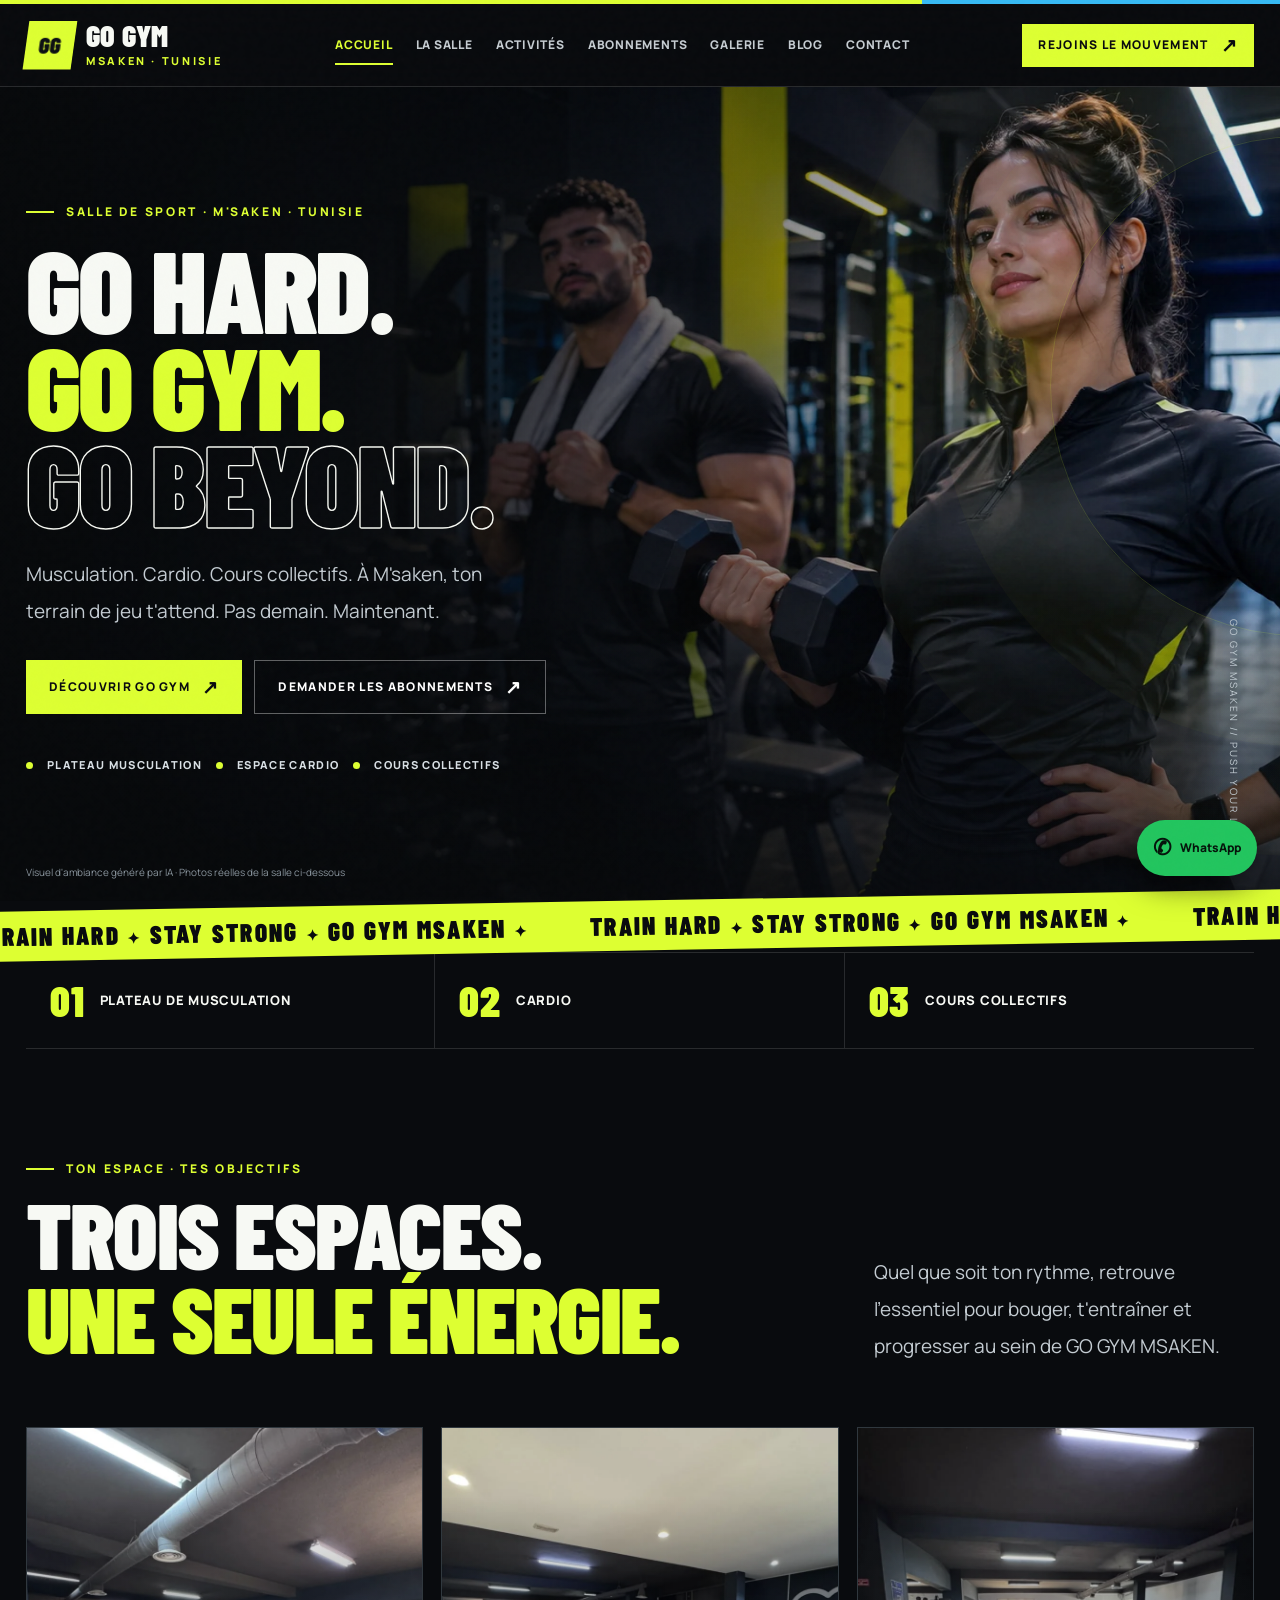
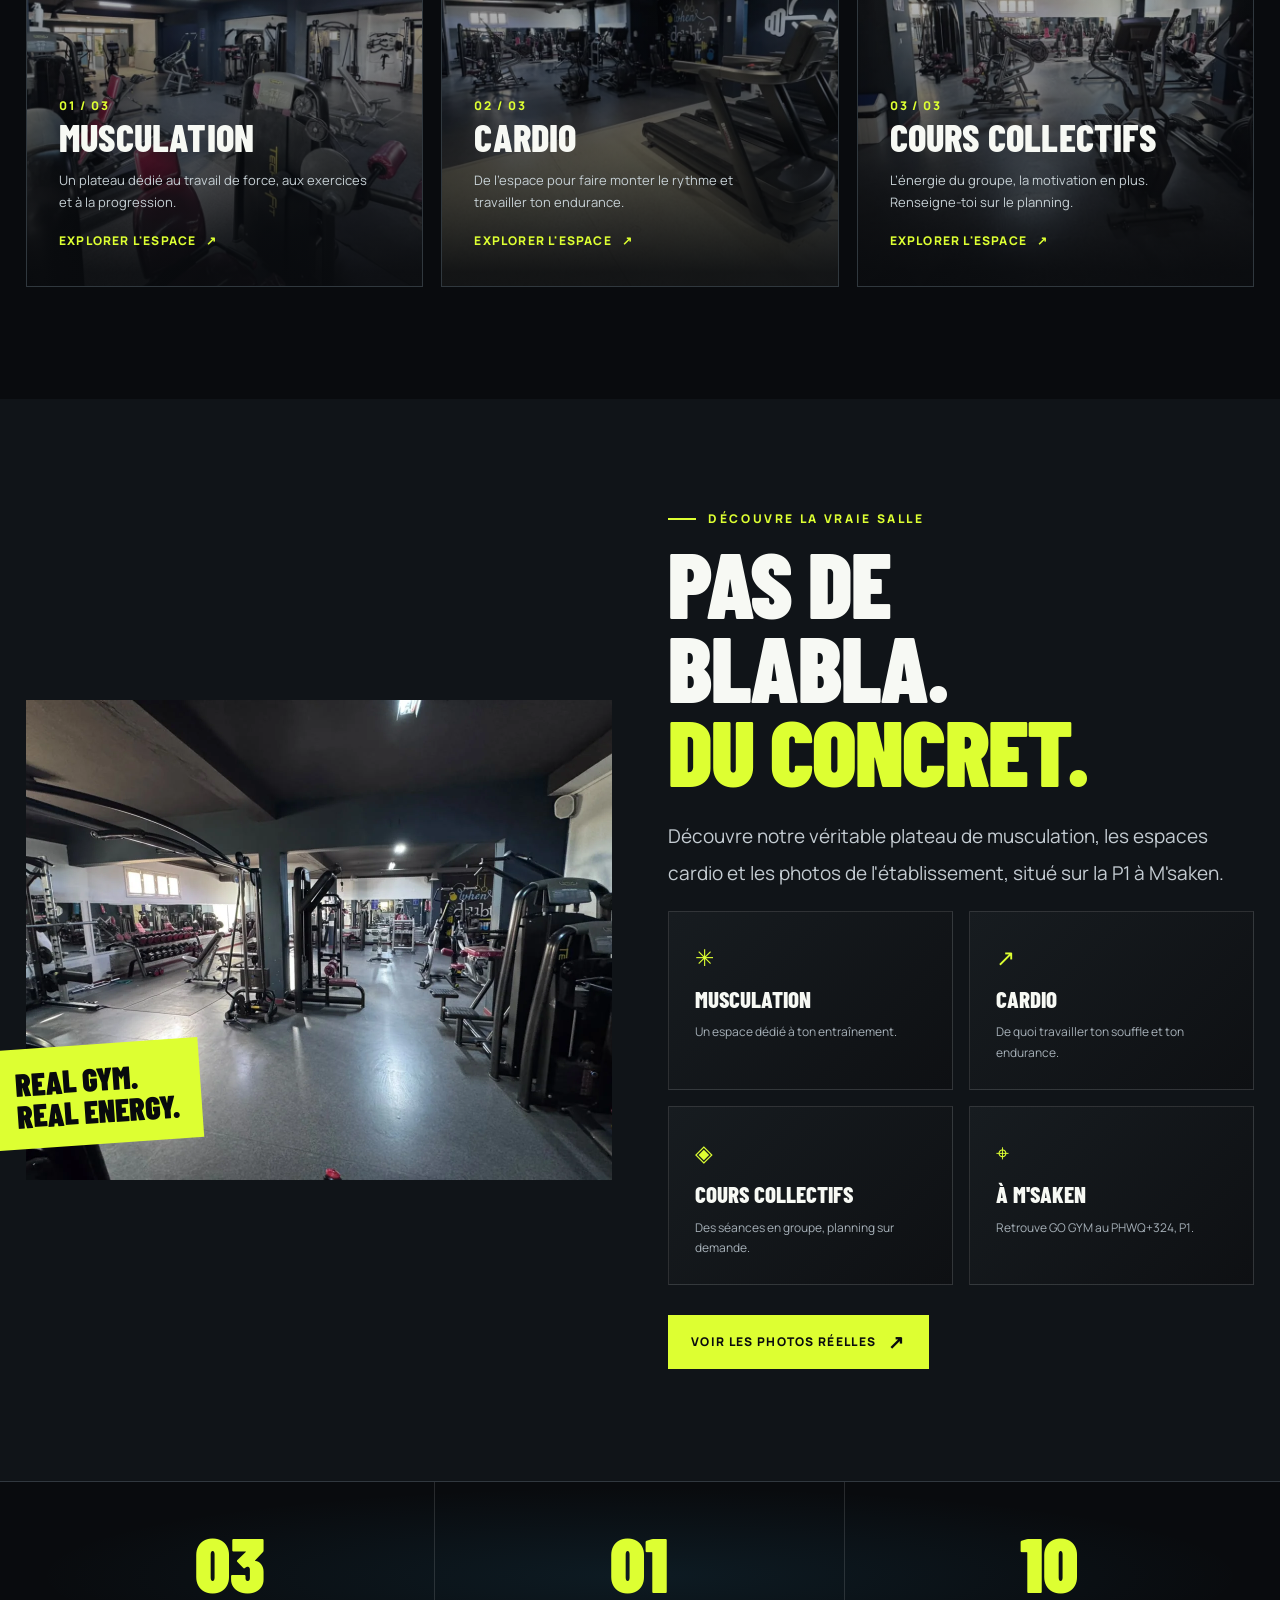
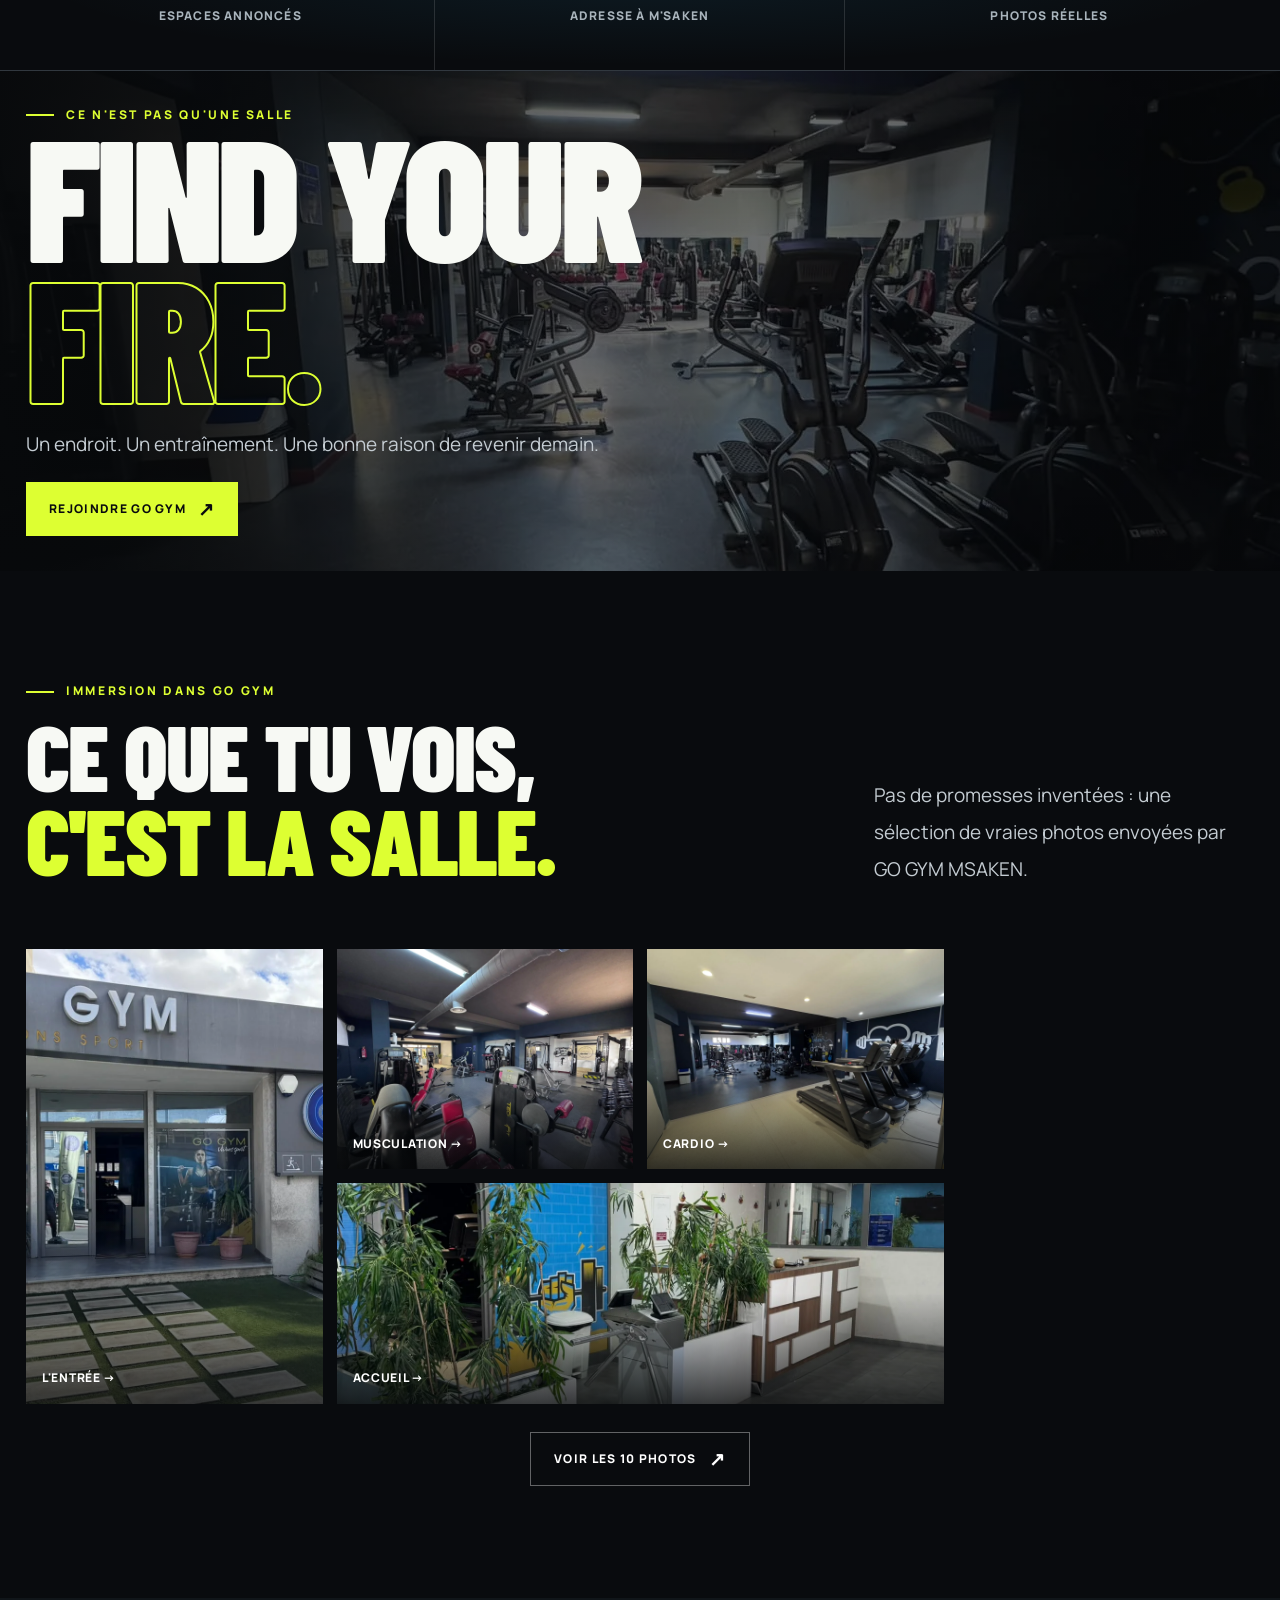
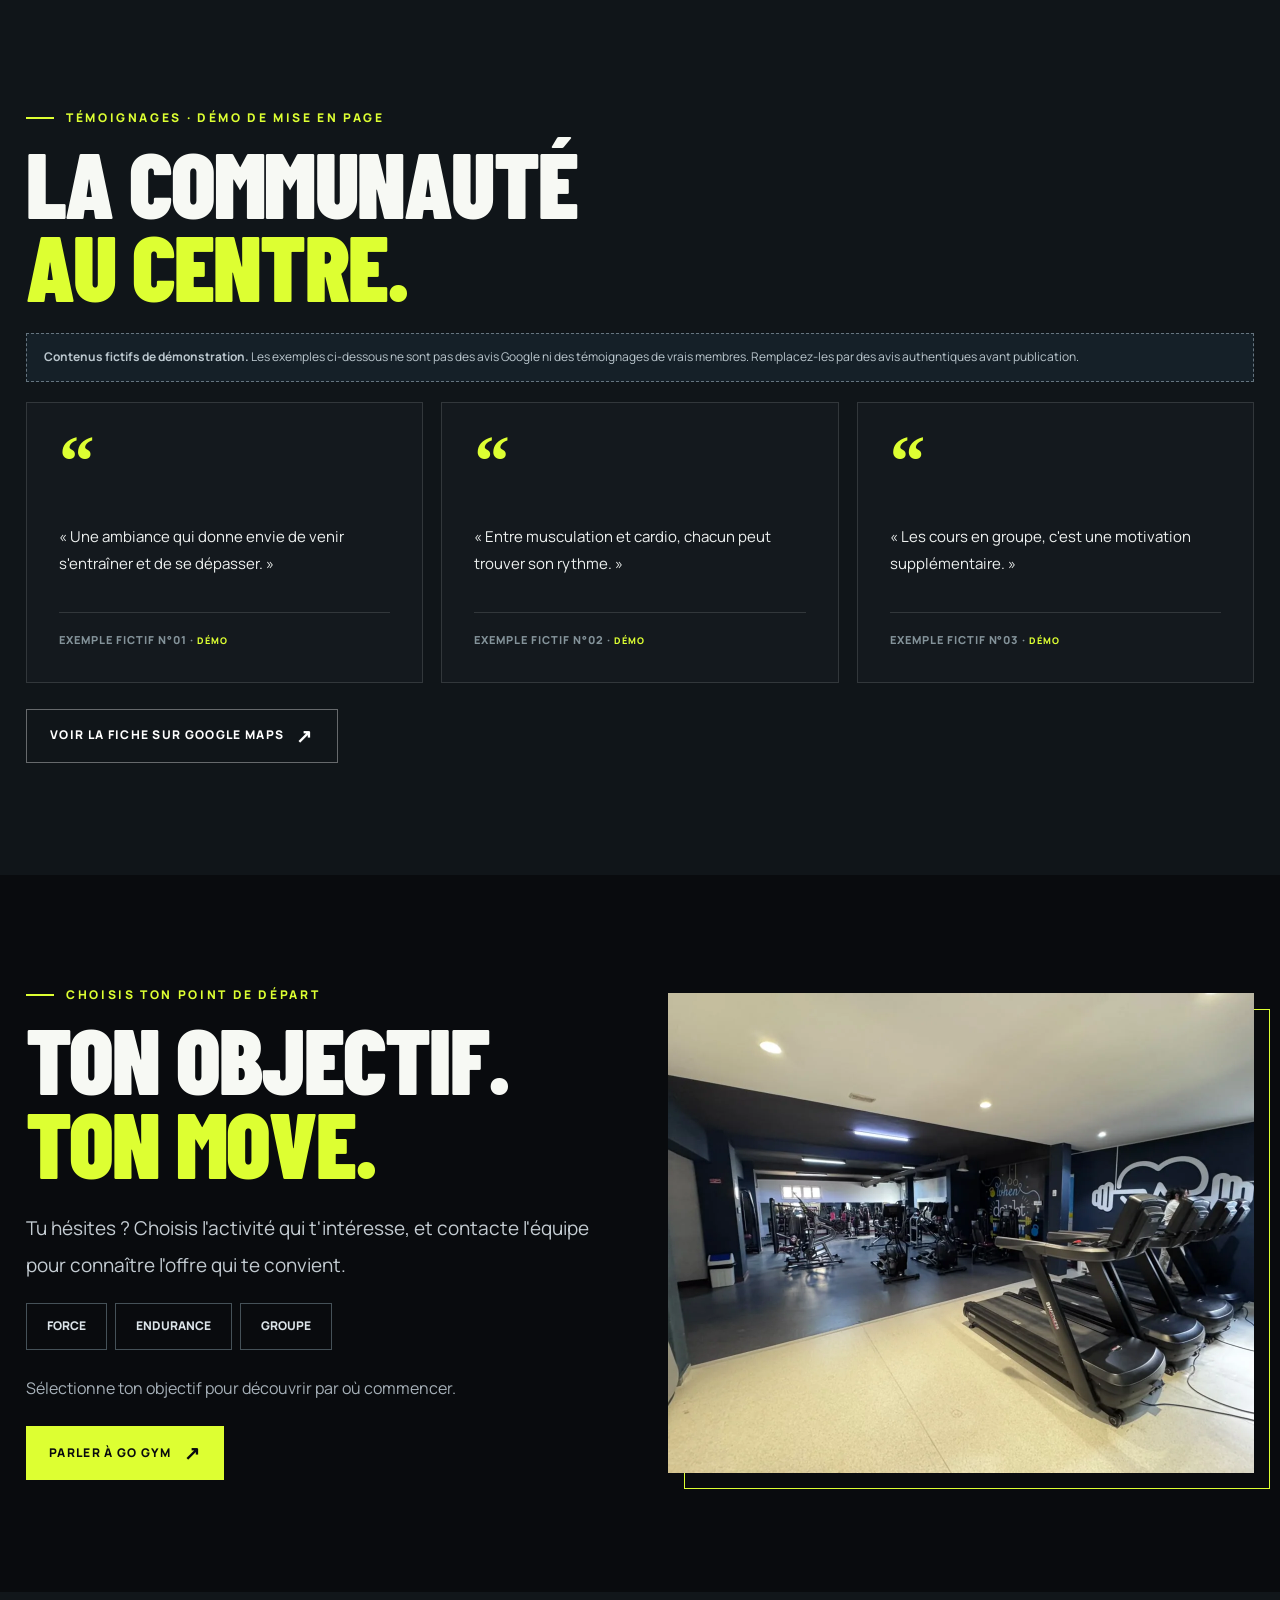
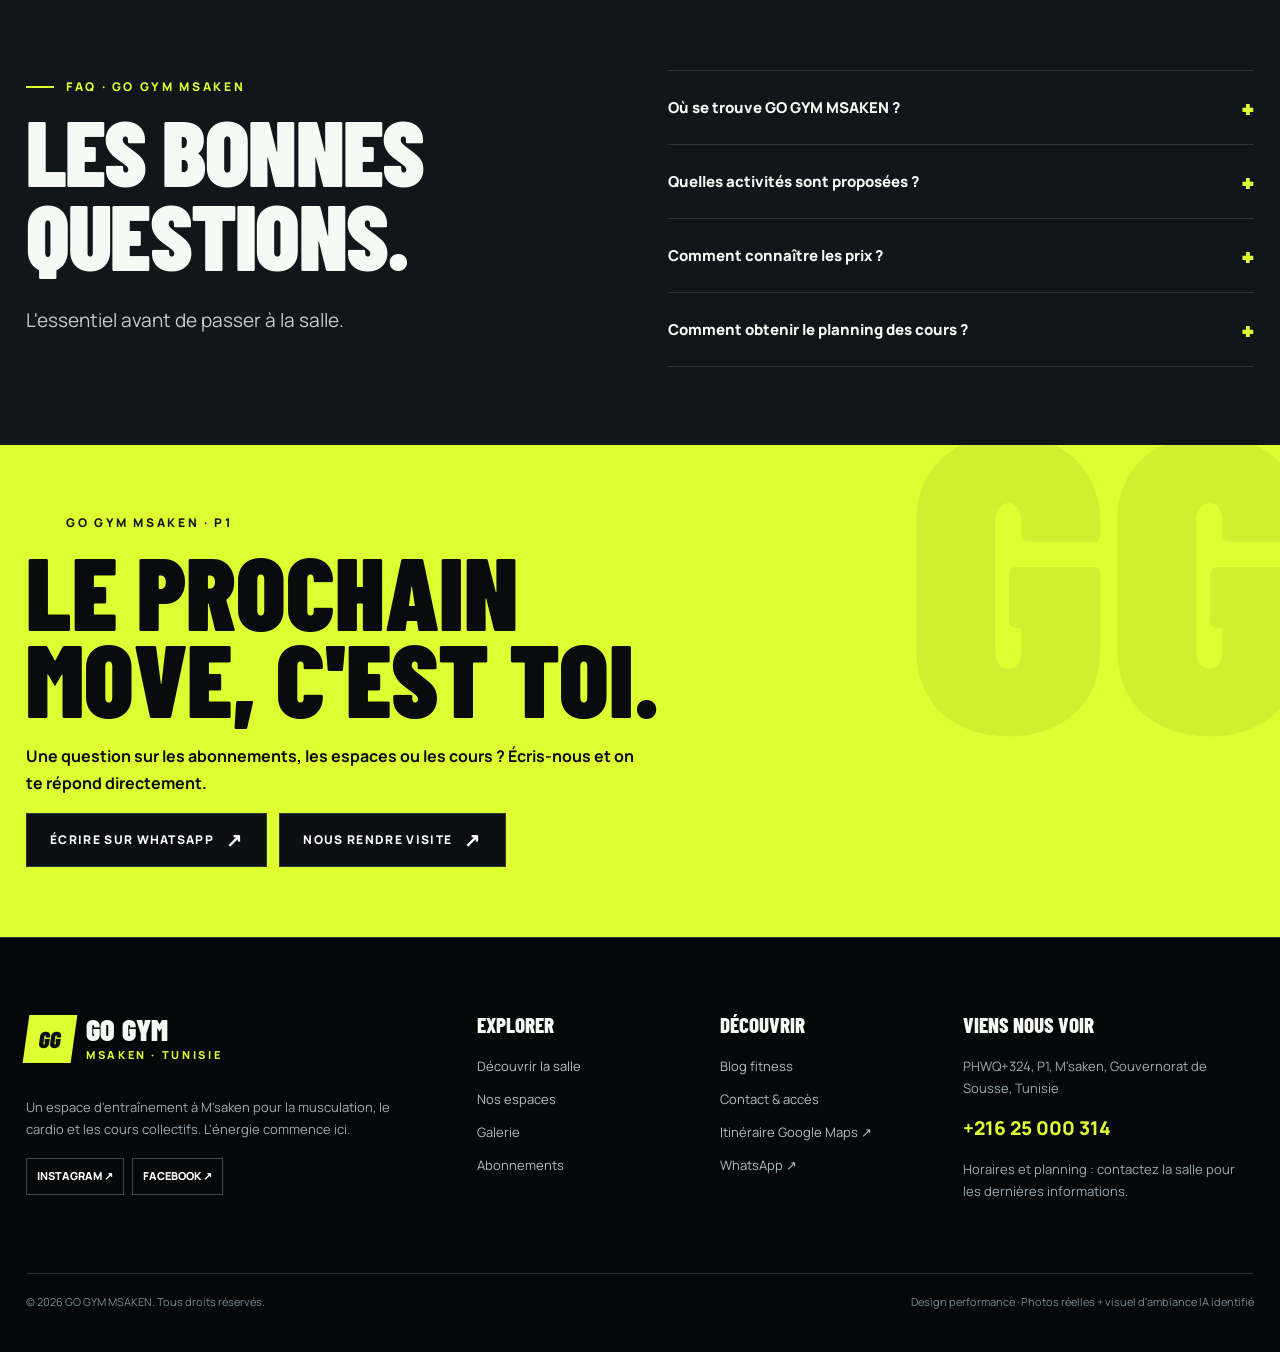
==== index.html @ ee223e33 "commit" ====
<!doctype html>
<html lang="fr-TN"><head><meta charset="utf-8"><meta name="viewport" content="width=device-width, initial-scale=1"><meta name="theme-color" content="#090b0e"><meta name="description" content="GO GYM MSAKEN, salle de sport à M&#x27;saken sur la P1 : plateau de musculation, cardio et cours collectifs. Découvrez la salle, les photos et contactez-nous."><meta name="robots" content="index,follow,max-image-preview:large"><title>Salle de sport à M&#x27;saken : musculation, cardio &amp; cours collectifs | GO GYM MSAKEN</title><meta property="og:type" content="website"><meta property="og:site_name" content="GO GYM MSAKEN"><meta property="og:locale" content="fr_TN"><meta property="og:title" content="Salle de sport à M&#x27;saken : musculation, cardio &amp; cours collectifs | GO GYM MSAKEN"><meta property="og:description" content="GO GYM MSAKEN, salle de sport à M&#x27;saken sur la P1 : plateau de musculation, cardio et cours collectifs. Découvrez la salle, les photos et contactez-nous."><meta name="twitter:card" content="summary_large_image"><link rel="icon" type="image/svg+xml" href="assets/icons/favicon.svg"><link rel="preconnect" href="https://fonts.googleapis.com"><link rel="preconnect" href="https://fonts.gstatic.com" crossorigin><link rel="stylesheet" href="css/style.css"><script type="application/ld+json">{
  "@context": "https://schema.org",
  "@type": "ExerciseGym",
  "name": "GO GYM MSAKEN",
  "description": "Salle de sport à M’saken avec plateau de musculation, cardio et salle de cours collectifs.",
  "telephone": "+21625000314",
  "address": {
    "@type": "PostalAddress",
    "streetAddress": "PHWQ+324, P1",
    "addressLocality": "M'saken",
    "addressRegion": "Sousse",
    "addressCountry": "TN"
  },
  "hasMap": "https://www.google.com/maps/search/?api=1&query=Go%20Gym%20Msaken%20PHWQ%2B324",
  "sameAs": [
    "https://www.instagram.com/gogym.msaken/",
    "https://www.facebook.com/gogym.tn/?locale=fr_FR"
  ],
  "availableLanguage": [
    "fr",
    "ar"
  ]
}</script></head><body>
<a href="#contenu" class="skip">Aller au contenu</a><div class="topline"></div><header class="header"><nav class="nav container" aria-label="Navigation principale"><a class="brand" href="index.html" aria-label="GO GYM MSAKEN accueil"><span class="brand-mark" aria-hidden="true">GG</span><span class="brand-type">GO GYM<span>MSAKEN · TUNISIE</span></span></a><div class="nav-links" id="main-nav"><a href="index.html" class="active" aria-current=page>Accueil</a><a href="la-salle.html" class="" >La salle</a><a href="activites.html" class="" >Activités</a><a href="abonnements.html" class="" >Abonnements</a><a href="galerie.html" class="" >Galerie</a><a href="blog/index.html" class="" >Blog</a><a href="contact.html" class="" >Contact</a></div><div class="nav-actions"><a class="btn btn-primary" href="https://wa.me/21625000314?text=Bonjour%20GO%20GYM%20MSAKEN%2C%20je%20souhaite%20des%20informations%20sur%20la%20salle." target="_blank" rel="noopener noreferrer">Rejoins le mouvement <span class="arrow" aria-hidden="true">↗</span></a><button class="menu-toggle" aria-controls="main-nav" aria-expanded="false" aria-label="Ouvrir le menu">☰</button></div></nav></header><main id="contenu"><section class="hero" aria-label="GO GYM MSAKEN"><div class="hero-image" style="background-image:url('assets/images/hero-ai.webp')"></div><div class="container hero-inner"><div class="eyebrow">SALLE DE SPORT · M'SAKEN · TUNISIE</div><h1 class="heading">GO HARD.<br><span class="accent">GO GYM.</span><br><span class="outline-word">GO BEYOND.</span></h1><p class="lede">Musculation. Cardio. Cours collectifs. À M'saken, ton terrain de jeu t'attend. Pas demain. Maintenant.</p><div class="button-pair"><a class="btn btn-primary" href="la-salle.html" >Découvrir GO GYM <span class="arrow" aria-hidden="true">↗</span></a><a class="btn btn-outline" href="https://wa.me/21625000314?text=Bonjour%20GO%20GYM%20MSAKEN%2C%20je%20souhaite%20des%20informations%20sur%20la%20salle." target="_blank" rel="noopener noreferrer">Demander les abonnements <span class="arrow" aria-hidden="true">↗</span></a></div><div class="hero-badges"><span class="dot"></span> Plateau musculation <span class="dot"></span> Espace cardio <span class="dot"></span> Cours collectifs</div></div><div class="hero-rail">GO GYM MSAKEN // PUSH YOUR LIMITS</div><span class="hero-disclaimer">Visuel d'ambiance généré par IA · Photos réelles de la salle ci-dessous</span></section>
<div class="ticker" aria-hidden="true"><div class="ticker-track"><span>TRAIN HARD <b>✦</b> STAY STRONG <b>✦</b> GO GYM MSAKEN <b>✦</b></span> <span>TRAIN HARD <b>✦</b> STAY STRONG <b>✦</b> GO GYM MSAKEN <b>✦</b></span> <span>TRAIN HARD <b>✦</b> STAY STRONG <b>✦</b> GO GYM MSAKEN <b>✦</b></span> <span>TRAIN HARD <b>✦</b> STAY STRONG <b>✦</b> GO GYM MSAKEN <b>✦</b></span></div></div>
<section class="container trust-strip" aria-label="Nos trois espaces"><div class="trust-item"><span class="trust-icon">01</span> Plateau de musculation</div><div class="trust-item"><span class="trust-icon">02</span> Cardio</div><div class="trust-item"><span class="trust-icon">03</span> Cours collectifs</div></section>
<section class="section container" id="espaces"><div class="section-head reveal"><div><div class="eyebrow">Ton espace · Tes objectifs</div><h2 class="h2">TROIS ESPACES.<br><span class="accent">UNE SEULE ÉNERGIE.</span></h2></div><p class="lede">Quel que soit ton rythme, retrouve l'essentiel pour bouger, t'entraîner et progresser au sein de GO GYM MSAKEN.</p></div><div class="three-cols"><a href="activites.html#musculation" class="service-card reveal"><img src="assets/images/musculation-machines.webp" loading="lazy" decoding="async" alt="Musculation à GO GYM MSAKEN" ><div class="service-content"><span class="service-number">01 / 03</span><h3 class="h3">Musculation</h3><p>Un plateau dédié au travail de force, aux exercices et à la progression.</p><span class="card-link">Explorer l'espace <span aria-hidden="true">↗</span></span></div></a><a href="activites.html#cardio" class="service-card reveal"><img src="assets/images/cardio-tapis.webp" loading="lazy" decoding="async" alt="Cardio à GO GYM MSAKEN" ><div class="service-content"><span class="service-number">02 / 03</span><h3 class="h3">Cardio</h3><p>De l’espace pour faire monter le rythme et travailler ton endurance.</p><span class="card-link">Explorer l'espace <span aria-hidden="true">↗</span></span></div></a><a href="activites.html#cours" class="service-card reveal"><img src="assets/images/cardio-espace.webp" loading="lazy" decoding="async" alt="Cours collectifs à GO GYM MSAKEN" ><div class="service-content"><span class="service-number">03 / 03</span><h3 class="h3">Cours collectifs</h3><p>L’énergie du groupe, la motivation en plus. Renseigne-toi sur le planning.</p><span class="card-link">Explorer l'espace <span aria-hidden="true">↗</span></span></div></a></div></section>
<section class="section" style="background:#101418"><div class="container two-cols"><div class="photo-frame reveal"><img src="assets/images/musculation-interieur.webp" loading="lazy" decoding="async" alt="Photo réelle du plateau de musculation GO GYM MSAKEN" ><div class="photo-stamp">REAL GYM.<br>REAL ENERGY.</div></div><div class="reveal"><div class="eyebrow">Découvre la vraie salle</div><h2 class="h2">PAS DE<br>BLABLA.<br><span class="accent">DU CONCRET.</span></h2><p class="lede">Découvre notre véritable plateau de musculation, les espaces cardio et les photos de l'établissement, situé sur la P1 à M'saken.</p><div class="feature-grid"><div class="feature"><span class="glyph">✳</span><b>Musculation</b><p>Un espace dédié à ton entraînement.</p></div><div class="feature"><span class="glyph">↗</span><b>Cardio</b><p>De quoi travailler ton souffle et ton endurance.</p></div><div class="feature"><span class="glyph">◈</span><b>Cours collectifs</b><p>Des séances en groupe, planning sur demande.</p></div><div class="feature"><span class="glyph">⌖</span><b>À M'saken</b><p>Retrouve GO GYM au PHWQ+324, P1.</p></div></div><div style="margin-top:30px"><a class="btn btn-primary" href="galerie.html" >Voir les photos réelles <span class="arrow" aria-hidden="true">↗</span></a></div></div></div></section>
<section class="stats"><div class="container stats-grid"><div class="stat"><strong>03</strong><span>Espaces annoncés</span></div><div class="stat"><strong>01</strong><span>Adresse à M'saken</span></div><div class="stat"><strong>10</strong><span>Photos réelles</span></div></div></section>
<section class="showcase"><img src="assets/images/cardio-espace.webp" loading="lazy" decoding="async" alt="Salle de cardio et de musculation GO GYM MSAKEN" ><div class="container reveal"><div class="eyebrow">Ce n'est pas qu'une salle</div><div class="big-text">FIND YOUR<br><em>FIRE.</em></div><p class="lede">Un endroit. Un entraînement. Une bonne raison de revenir demain.</p><a class="btn btn-primary" href="https://wa.me/21625000314?text=Bonjour%20GO%20GYM%20MSAKEN%2C%20je%20souhaite%20des%20informations%20sur%20la%20salle." target="_blank" rel="noopener noreferrer">Rejoindre GO GYM <span class="arrow" aria-hidden="true">↗</span></a></div></section>
<section class="section container"><div class="section-head reveal"><div><div class="eyebrow">Immersion dans GO GYM</div><h2 class="h2">CE QUE TU VOIS,<br><span class="accent">C'EST LA SALLE.</span></h2></div><p class="lede">Pas de promesses inventées : une sélection de vraies photos envoyées par GO GYM MSAKEN.</p></div><div class="gallery-grid"><a href="galerie.html" class="gallery-item tall" aria-label="Voir la salle de musculation"><img src="assets/images/facade-go-gym.webp" loading="lazy" decoding="async" alt="Façade réelle de GO GYM MSAKEN" ><span class="gallery-tag">L'entrée →</span></a><a href="galerie.html" class="gallery-item" aria-label="Voir le plateau de musculation"><img src="assets/images/musculation-machines.webp" loading="lazy" decoding="async" alt="Machines de musculation de GO GYM" ><span class="gallery-tag">Musculation →</span></a><a href="galerie.html" class="gallery-item" aria-label="Voir le cardio"><img src="assets/images/cardio-tapis.webp" loading="lazy" decoding="async" alt="Tapis de course chez GO GYM" ><span class="gallery-tag">Cardio →</span></a><a href="galerie.html" class="gallery-item wide" aria-label="Voir la réception"><img src="assets/images/accueil-reception.webp" loading="lazy" decoding="async" alt="Réception de GO GYM MSAKEN" ><span class="gallery-tag">Accueil →</span></a></div><div style="text-align:center;margin-top:28px"><a class="btn btn-outline" href="galerie.html" >Voir les 10 photos <span class="arrow" aria-hidden="true">↗</span></a></div></section>
<section class="section" style="background:#101519"><div class="container"><div class="eyebrow">Témoignages · démo de mise en page</div><h2 class="h2">LA COMMUNAUTÉ<br><span class="accent">AU CENTRE.</span></h2><div class="demo-banner"><strong>Contenus fictifs de démonstration.</strong> Les exemples ci-dessous ne sont pas des avis Google ni des témoignages de vrais membres. Remplacez-les par des avis authentiques avant publication.</div><div class="three-cols"><article class="quote-card reveal"><span class="qmark">“</span><p>« Une ambiance qui donne envie de venir s'entraîner et de se dépasser. »</p><div class="quote-foot">Exemple fictif n°01 · <small>démo</small></div></article><article class="quote-card reveal"><span class="qmark">“</span><p>« Entre musculation et cardio, chacun peut trouver son rythme. »</p><div class="quote-foot">Exemple fictif n°02 · <small>démo</small></div></article><article class="quote-card reveal"><span class="qmark">“</span><p>« Les cours en groupe, c'est une motivation supplémentaire. »</p><div class="quote-foot">Exemple fictif n°03 · <small>démo</small></div></article></div><div style="margin-top:26px"><a class="btn btn-outline" href="https://www.google.com/maps/search/?api=1&amp;query=Go%20Gym%20Msaken%20PHWQ%2B324" target="_blank" rel="noopener noreferrer">Voir la fiche sur Google Maps <span class="arrow" aria-hidden="true">↗</span></a></div></div></section>
<section class="section container"><div class="two-cols"><div class="reveal"><div class="eyebrow">Choisis ton point de départ</div><h2 class="h2">TON OBJECTIF.<br><span class="accent">TON MOVE.</span></h2><p class="lede">Tu hésites ? Choisis l'activité qui t'intéresse, et contacte l'équipe pour connaître l'offre qui te convient.</p><div class="filters" role="group" aria-label="Choisir une activité"><button class="filter" data-goal="musculation" aria-pressed="false">Force</button><button class="filter" data-goal="cardio" aria-pressed="false">Endurance</button><button class="filter" data-goal="collectif" aria-pressed="false">Groupe</button></div><p id="goal-result" class="muted" aria-live="polite">Sélectionne ton objectif pour découvrir par où commencer.</p><div style="margin-top:24px"><a class="btn btn-primary" href="https://wa.me/21625000314?text=Bonjour%20GO%20GYM%20MSAKEN%2C%20je%20souhaite%20des%20informations%20sur%20la%20salle." target="_blank" rel="noopener noreferrer">Parler à GO GYM <span class="arrow" aria-hidden="true">↗</span></a></div></div><div class="photo-frame reveal"><img src="assets/images/cardio-tapis.webp" loading="lazy" decoding="async" alt="Espace cardio et tapis de course à GO GYM MSAKEN" ></div></div></section>
<section class="section tight" style="background:#11161a"><div class="container two-cols"><div><div class="eyebrow">FAQ · GO GYM MSAKEN</div><h2 class="h2">LES BONNES<br>QUESTIONS.</h2><p class="lede">L'essentiel avant de passer à la salle.</p></div><div class="faq"><details><summary>Où se trouve GO GYM MSAKEN ?</summary><p>Sur la route P1 à M'saken, à l'adresse PHWQ+324. Utilise le bouton Itinéraire pour ouvrir Google Maps.</p></details><details><summary>Quelles activités sont proposées ?</summary><p>GO GYM MSAKEN propose un plateau de musculation, du cardio et une salle de cours collectifs.</p></details><details><summary>Comment connaître les prix ?</summary><p>Les tarifs peuvent changer. Contacte directement la salle au +216 25 000 314 ou sur WhatsApp pour les offres à jour.</p></details><details><summary>Comment obtenir le planning des cours ?</summary><p>Le planning précis n'a pas été communiqué. Demande les horaires actuels auprès de GO GYM sur WhatsApp.</p></details></div></div></section><section class="cta-band"><div class="container"><div class="eyebrow" style="color:#141818">GO GYM MSAKEN · P1</div><h2>LE PROCHAIN<br>MOVE, C'EST TOI.</h2><p>Une question sur les abonnements, les espaces ou les cours ? Écris-nous et on te répond directement.</p><div class="button-pair"><a class="btn btn-dark" href="https://wa.me/21625000314?text=Bonjour%20GO%20GYM%20MSAKEN%2C%20je%20souhaite%20des%20informations%20sur%20la%20salle." target="_blank" rel="noopener noreferrer">Écrire sur WhatsApp <span class="arrow" aria-hidden="true">↗</span></a><a class="btn btn-dark" href="https://www.google.com/maps/search/?api=1&amp;query=Go%20Gym%20Msaken%20PHWQ%2B324" target="_blank" rel="noopener noreferrer">Nous rendre visite <span class="arrow" aria-hidden="true">↗</span></a></div></div></section></main><footer class="footer"><div class="container"><div class="footer-grid"><div><a class="brand" href="index.html"><span class="brand-mark">GG</span><span class="brand-type">GO GYM<span>MSAKEN · TUNISIE</span></span></a><p>Un espace d'entraînement à M'saken pour la musculation, le cardio et les cours collectifs. L'énergie commence ici.</p><div class="social-row"><a href="https://www.instagram.com/gogym.msaken/" target="_blank" rel="noopener noreferrer">Instagram ↗</a><a href="https://www.facebook.com/gogym.tn/?locale=fr_FR" target="_blank" rel="noopener noreferrer">Facebook ↗</a></div></div><div><h4>Explorer</h4><a href="la-salle.html">Découvrir la salle</a><a href="activites.html">Nos espaces</a><a href="galerie.html">Galerie</a><a href="abonnements.html">Abonnements</a></div><div><h4>Découvrir</h4><a href="blog/index.html">Blog fitness</a><a href="contact.html">Contact & accès</a><a href="https://www.google.com/maps/search/?api=1&query=Go%20Gym%20Msaken%20PHWQ%2B324" target="_blank" rel="noopener noreferrer">Itinéraire Google Maps ↗</a><a href="https://wa.me/21625000314?text=Bonjour%20GO%20GYM%20MSAKEN%2C%20je%20souhaite%20des%20informations%20sur%20la%20salle." target="_blank" rel="noopener noreferrer">WhatsApp ↗</a></div><div><h4>Viens nous voir</h4><p>PHWQ+324, P1, M'saken, Gouvernorat de Sousse, Tunisie</p><a href="tel:+21625000314" style="font-weight:900;color:var(--accent);font-size:19px">+216 25 000 314</a><p>Horaires et planning : contactez la salle pour les dernières informations.</p></div></div><div class="footer-bottom"><span>© <span data-current-year>2026</span> GO GYM MSAKEN. Tous droits réservés.</span><span>Design performance · Photos réelles + visuel d'ambiance IA identifié</span></div></div></footer><a href="https://wa.me/21625000314?text=Bonjour%20GO%20GYM%20MSAKEN%2C%20je%20souhaite%20des%20informations%20sur%20la%20salle." class="whatsapp-float" target="_blank" rel="noopener noreferrer" aria-label="Contacter GO GYM MSAKEN sur WhatsApp"><span class="whatsapp-icon" aria-hidden="true">✆</span><span>WhatsApp</span></a><script src="js/main.js" defer></script></body></html>
---- css/style.css ----
@import url('https://fonts.googleapis.com/css2?family=Barlow+Condensed:wght@500;600;700;800;900&family=Manrope:wght@400;500;600;700;800&display=swap');
:root{--bg:#090b0e;--surface:#11151a;--surface2:#171d23;--line:rgba(255,255,255,.13);--ink:#f7f9f4;--muted:#a6b0b8;--accent:#ddff32;--blue:#37baf4;--r:18px;--max:1260px;--fonthead:'Barlow Condensed','Arial Narrow',Impact,sans-serif;--fontbody:Manrope,Arial,sans-serif}
*,*::before,*::after{box-sizing:border-box}html{scroll-behavior:smooth;scroll-padding-top:94px}body{margin:0;background:var(--bg);color:var(--ink);font-family:var(--fontbody);line-height:1.7;overflow-x:hidden}body::before{content:'';position:fixed;inset:0;pointer-events:none;z-index:1000;opacity:.075;background-image:url("data:image/svg+xml,%3Csvg viewBox='0 0 180 180' xmlns='http://www.w3.org/2000/svg'%3E%3Cfilter id='noise'%3E%3CfeTurbulence type='fractalNoise' baseFrequency='.75' numOctaves='3' stitchTiles='stitch'/%3E%3C/filter%3E%3Crect width='100%25' height='100%25' filter='url(%23noise)' opacity='.23'/%3E%3C/svg%3E")}
img{max-width:100%;display:block}a{color:inherit;text-decoration:none}button,input,textarea,select{font:inherit}button{cursor:pointer}button:focus-visible,a:focus-visible,input:focus-visible,select:focus-visible{outline:3px solid var(--blue);outline-offset:3px}::selection{background:var(--accent);color:#080a0d}.container{width:min(calc(100% - 52px),var(--max));margin-inline:auto}.section{padding:112px 0}.section.tight{padding:78px 0}.eyebrow{font:800 12px/1.4 var(--fontbody);color:var(--accent);text-transform:uppercase;letter-spacing:.22em;display:flex;align-items:center;gap:12px}.eyebrow::before{content:'';width:28px;height:2px;background:var(--accent)}.heading{font-family:var(--fonthead);font-weight:900;font-size:clamp(64px,9vw,133px);line-height:.84;letter-spacing:-.026em;margin:20px 0 25px;text-transform:uppercase}.h2{font-family:var(--fonthead);font-weight:900;font-size:clamp(52px,7.2vw,99px);line-height:.91;letter-spacing:-.019em;margin:14px 0 25px;text-transform:uppercase}.h3{font:800 clamp(26px,3vw,39px)/1 var(--fonthead);text-transform:uppercase;letter-spacing:.005em;margin:0 0 12px}.lede{font-size:clamp(16px,1.8vw,19px);color:#c4ccd2;line-height:1.95;max-width:650px}.muted{color:var(--muted)}.accent{color:var(--accent)}.blue{color:var(--blue)}.outline-word{-webkit-text-stroke:1.4px #f5f7f1;color:transparent}.btn{border:0;display:inline-flex;gap:12px;align-items:center;justify-content:center;min-height:54px;padding:12px 23px;font-size:12px;letter-spacing:.11em;text-transform:uppercase;font-weight:900;line-height:1.2;transition:transform .25s,background .25s,color .25s,border-color .25s}.btn:hover{transform:translateY(-3px)}.btn-primary{background:var(--accent);color:#090b0e}.btn-primary:hover{background:#fff}.btn-outline{background:transparent;color:white;border:1px solid rgba(255,255,255,.36)}.btn-outline:hover{border-color:var(--accent);color:var(--accent)}.btn-dark{background:#13171a;color:#fff;border:1px solid #30383f}.btn-blue{background:var(--blue);color:#050b10}.btn .arrow{font-size:19px;line-height:0}.button-pair{display:flex;gap:12px;flex-wrap:wrap}.two-cols{display:grid;grid-template-columns:1fr 1fr;gap:56px;align-items:center}.three-cols{display:grid;grid-template-columns:repeat(3,minmax(0,1fr));gap:18px}.four-cols{display:grid;grid-template-columns:repeat(4,1fr);gap:16px}.section-head{display:flex;justify-content:space-between;align-items:end;gap:40px;margin-bottom:42px}.section-head .lede{max-width:380px}.overline{color:var(--accent);font-size:11px;letter-spacing:.23em;font-weight:900}.chip{display:inline-flex;padding:8px 12px;background:rgba(221,255,50,.09);color:var(--accent);border:1px solid rgba(221,255,50,.3);font-size:11px;font-weight:800;text-transform:uppercase;letter-spacing:.08em}
/* Header */
.topline{height:4px;background:linear-gradient(90deg,var(--accent) 0 72%,var(--blue) 72%)}.header{position:sticky;top:0;z-index:100;background:rgba(9,11,14,.89);backdrop-filter:blur(24px);border-bottom:1px solid var(--line)}.nav{height:82px;display:flex;align-items:center;justify-content:space-between;gap:28px}.brand{display:inline-flex;align-items:center;gap:12px;flex-shrink:0}.brand-mark{display:grid;place-items:center;color:#0c1013;font:900 23px/1 var(--fonthead);width:48px;height:48px;background:var(--accent);transform:skew(-8deg)}.brand-type{display:flex;flex-direction:column;line-height:.88;font:900 30px/1 var(--fonthead);letter-spacing:.015em}.brand-type span:last-child{color:var(--accent);font:800 11px/1.8 var(--fontbody);letter-spacing:.24em;margin-top:1px}.nav-links{display:flex;gap:23px;align-items:center}.nav-links a{position:relative;color:#c5ccd1;font-size:12px;font-weight:800;text-transform:uppercase;letter-spacing:.065em;transition:color .2s}.nav-links a:hover,.nav-links a.active{color:var(--accent)}.nav-links a.active::after{content:'';position:absolute;height:2px;width:100%;left:0;bottom:-10px;background:var(--accent)}.nav-actions{display:flex;align-items:center;gap:12px}.nav-actions .btn{min-height:43px;padding:11px 16px}.menu-toggle{display:none;background:transparent;color:#fff;border:1px solid #3b4348;padding:9px 12px;font-size:22px;line-height:1}.lang-label{color:#8d99a4;font-size:10px;font-weight:800;letter-spacing:.12em}
/* Hero */
.hero{min-height:min(850px,calc(100svh - 86px));position:relative;display:flex;align-items:center;isolation:isolate;overflow:hidden;background:#121418}.hero-image{position:absolute;inset:0;z-index:-3;background-size:cover;background-position:center 33%;transform:scale(1.035);animation:heroZoom 14s ease-out both}.hero::before{position:absolute;inset:0;content:'';z-index:-2;background:linear-gradient(90deg,rgba(7,9,11,.99) 0%,rgba(7,9,11,.90) 29%,rgba(7,9,11,.24) 78%,rgba(7,9,11,.10)),linear-gradient(0deg,rgba(9,11,14,.84),transparent 37%)}.hero::after{content:'';height:500px;width:500px;border:1px solid rgba(221,255,50,.15);border-radius:50%;position:absolute;right:-270px;top:6%;z-index:-1;box-shadow:0 0 0 110px rgba(221,255,50,.025),0 0 0 220px rgba(221,255,50,.018)}.hero-inner{padding:85px 0 95px;position:relative;z-index:1}.hero h1{max-width:790px}.hero .lede{max-width:510px;margin-bottom:30px}.hero-badges{display:flex;gap:14px;align-items:center;margin-top:42px;color:#d9e0e5;font-size:11px;letter-spacing:.12em;text-transform:uppercase;font-weight:800}.hero-badges .dot{width:7px;height:7px;border-radius:100%;background:var(--accent)}.hero-rail{position:absolute;right:3%;bottom:42px;writing-mode:vertical-rl;text-transform:uppercase;font-size:10px;letter-spacing:.2em;color:#c3cdd3}.hero-disclaimer{position:absolute;bottom:20px;left:26px;font-size:10px;color:#89949d;z-index:2}.ticker{overflow:hidden;background:var(--accent);color:#090b0e;transform:rotate(-1deg) scale(1.02);position:relative;z-index:2}.ticker-track{display:flex;gap:60px;align-items:center;width:max-content;padding:12px 0;animation:marquee 28s linear infinite;font:900 25px/1 var(--fonthead);letter-spacing:.08em;text-transform:uppercase}.ticker-track b{font-size:15px}.trust-strip{display:grid;grid-template-columns:repeat(3,1fr);border-block:1px solid var(--line);margin-top:2px}.trust-item{padding:26px 24px;border-right:1px solid var(--line);display:flex;align-items:center;gap:15px;font-size:13px;font-weight:800;text-transform:uppercase;letter-spacing:.06em}.trust-item:last-child{border:0}.trust-icon{font:900 43px/1 var(--fonthead);color:var(--accent)}
/* Cards */
.service-card{border:1px solid #30383e;background:var(--surface);position:relative;min-height:460px;overflow:hidden;display:flex;align-items:end;isolation:isolate;transition:border-color .3s,transform .3s}.service-card:hover{border-color:var(--accent);transform:translateY(-5px)}.service-card img{position:absolute;inset:0;width:100%;height:100%;object-fit:cover;z-index:-3;filter:saturate(.75);transition:transform .7s ease,filter .7s ease}.service-card:hover img{transform:scale(1.08);filter:saturate(1)}.service-card::before{content:'';position:absolute;inset:0;z-index:-2;background:linear-gradient(0deg,#090b0ef2 3%,#090b0e7a 48%,transparent 85%)}.service-card .service-content{padding:32px;width:100%}.service-number{color:var(--accent);font-size:12px;font-weight:900;letter-spacing:.16em}.service-card p{font-size:13px;color:#c6d0d5;max-width:310px}.service-card .card-link{display:inline-flex;align-items:center;gap:10px;color:var(--accent);font-size:12px;font-weight:900;letter-spacing:.1em;text-transform:uppercase}.service-card .card-link:hover{gap:17px}.photo-frame{position:relative}.photo-frame>img{width:100%;min-height:480px;max-height:630px;object-fit:cover}.photo-frame::after{content:'';position:absolute;inset:16px -16px -16px 16px;border:1px solid var(--accent);z-index:-1}.photo-stamp{position:absolute;left:-32px;bottom:36px;background:var(--accent);color:#080a0d;padding:18px 22px;font:900 32px/1 var(--fonthead);text-transform:uppercase;transform:rotate(-4deg)}.feature-grid{display:grid;grid-template-columns:repeat(2,1fr);gap:16px}.feature{padding:26px;border:1px solid var(--line);background:linear-gradient(135deg,#171c20,#0e1013);min-height:172px}.feature b{font:800 23px/1.1 var(--fonthead);text-transform:uppercase;display:block;margin:10px 0}.feature p{font-size:12px;color:var(--muted);margin:0}.feature .glyph{color:var(--accent);font-size:23px}.stats{border-top:1px solid #31383f;border-bottom:1px solid #31383f;background:radial-gradient(ellipse at center,rgba(55,186,244,.09),transparent 67%)}.stats-grid{display:grid;grid-template-columns:repeat(3,1fr)}.stat{padding:42px;border-right:1px solid var(--line);text-align:center}.stat:last-child{border:0}.stat strong{display:block;font:900 clamp(55px,6vw,91px)/1 var(--fonthead);color:var(--accent)}.stat span{font-size:12px;font-weight:800;text-transform:uppercase;letter-spacing:.1em;color:#a9b4bc}
/* Atmosphere */
.showcase{position:relative;min-height:500px;display:flex;align-items:center;overflow:hidden;isolation:isolate}.showcase::before{content:'';position:absolute;inset:0;background:linear-gradient(90deg,#07090bf2,rgba(7,9,11,.42),#07090b96);z-index:-1}.showcase>img{position:absolute;inset:0;height:100%;width:100%;object-fit:cover;z-index:-2;opacity:.73}.showcase .big-text{font:900 clamp(76px,13.5vw,185px)/.82 var(--fonthead);text-transform:uppercase;letter-spacing:-.03em}.showcase .big-text em{font-style:normal;-webkit-text-stroke:2px var(--accent);color:transparent}
/* Testimonials */
.demo-banner{padding:13px 17px;border:1px dashed #65747f;color:#bbc7ce;background:#152028;font-size:12px;margin-bottom:20px}.quote-card{background:#14191e;padding:32px;border:1px solid var(--line);min-height:270px;display:flex;flex-direction:column;gap:20px}.quote-card .qmark{font:900 71px/.75 Georgia,serif;color:var(--accent)}.quote-card p{font-size:15px;line-height:1.8;color:#edf0ef;flex:1}.quote-card .quote-foot{font-size:11px;color:#84939a;font-weight:800;text-transform:uppercase;letter-spacing:.09em;border-top:1px solid var(--line);padding-top:18px}.quote-card small{color:var(--accent)}
/* Gallery */
.gallery-grid{display:grid;grid-template-columns:repeat(4,1fr);gap:14px}.gallery-item{position:relative;overflow:hidden;min-height:220px;border:0;background:#1a2229;padding:0;text-align:left;color:#fff;cursor:zoom-in}.gallery-item img{width:100%;height:100%;position:absolute;inset:0;object-fit:cover;transition:transform .55s,filter .55s}.gallery-item:hover img{transform:scale(1.08);filter:brightness(.78)}.gallery-item::after{content:'';position:absolute;inset:0;background:linear-gradient(transparent 50%,#050708c9)}.gallery-item .gallery-tag{position:absolute;z-index:2;bottom:15px;left:16px;font-weight:900;text-transform:uppercase;font-size:12px;letter-spacing:.06em}.gallery-item.tall{grid-row:span 2;min-height:455px}.gallery-item.wide{grid-column:span 2}.filters{display:flex;gap:8px;flex-wrap:wrap;margin-bottom:25px}.filter{font-size:12px;font-weight:800;color:#dce4e9;background:transparent;border:1px solid #455158;padding:12px 20px;text-transform:uppercase}.filter[aria-pressed='true'],.filter:hover{background:var(--accent);color:#0a0c10;border-color:var(--accent)}.gallery-item[hidden]{display:none}.lightbox{position:fixed;inset:0;z-index:600;display:none;align-items:center;justify-content:center;background:rgba(2,4,6,.95);padding:60px 18px 24px}.lightbox.is-open{display:flex}.lightbox img{max-height:80vh;max-width:94vw;object-fit:contain}.lightbox-close{position:absolute;top:20px;right:24px;background:var(--accent);border:0;color:#090b0d;font-size:23px;font-weight:900;width:48px;height:48px}.lightbox-title{position:absolute;bottom:12px;left:20px;font-size:12px;color:#ced8df}
/* Plans */
.plan{background:#111519;border:1px solid #303942;padding:30px;position:relative;display:flex;flex-direction:column;gap:12px}.plan.featured{border-color:var(--accent);background:linear-gradient(135deg,rgba(221,255,50,.1),#12171b 42%)}.plan-tag{font-size:11px;color:var(--accent);letter-spacing:.15em;text-transform:uppercase;font-weight:900}.plan h3{font:900 46px/1 var(--fonthead);margin:4px 0 6px;text-transform:uppercase}.plan .price{font:900 28px/1.1 var(--fonthead);color:var(--accent)}.plan p,.plan li{font-size:13px;color:#bcc8d1}.plan ul{padding-left:20px;margin:6px 0 20px;flex:1}.plan .btn{align-self:stretch}.mini-note{font-size:12px;color:#adb8bf;border-left:2px solid var(--blue);padding-left:15px;margin-top:24px}
/* Info & FAQ */
.faq{border-top:1px solid var(--line)}.faq details{border-bottom:1px solid var(--line)}.faq summary{cursor:pointer;list-style:none;display:flex;justify-content:space-between;align-items:center;gap:16px;padding:23px 0;font-weight:800;font-size:15px}.faq summary::-webkit-details-marker{display:none}.faq summary::after{content:'+';font:900 27px/1 var(--fonthead);color:var(--accent)}.faq details[open] summary::after{content:'−'}.faq details p{font-size:14px;color:var(--muted);margin:0 0 22px;max-width:760px}.info-list{list-style:none;margin:22px 0;padding:0}.info-list li{border-bottom:1px solid var(--line);padding:18px 0;font-size:15px}.info-list li small{display:block;font-size:10px;letter-spacing:.16em;text-transform:uppercase;font-weight:900;color:var(--accent)}.info-list li strong{font-size:16px}.map-frame{width:100%;height:420px;border:1px solid var(--line);filter:grayscale(.5)}.contact-box{background:#13191d;border:1px solid #394149;padding:32px}.contact-box .bigphone{font:900 clamp(28px,3vw,44px)/1.1 var(--fonthead);color:var(--accent);display:block;margin:10px 0 26px}.contact-form{display:grid;gap:14px}.field{display:grid;gap:7px}.field label{font-size:11px;font-weight:800;text-transform:uppercase;letter-spacing:.11em;color:#b8c4ca}.field input,.field select,.field textarea{width:100%;background:#0d1114;color:#fff;border:1px solid #43505a;padding:13px 15px;min-height:48px;border-radius:0}.field textarea{min-height:122px;resize:vertical}.contact-form .btn{width:100%}
/* Page headers, articles */
.page-hero{padding:98px 0 82px;min-height:360px;position:relative;overflow:hidden;border-bottom:1px solid var(--line);isolation:isolate;background:linear-gradient(120deg,#0e1116,#19232a)}.page-hero::before{content:'GO';position:absolute;right:-2vw;top:-90px;font:900 370px/1 var(--fonthead);color:rgba(255,255,255,.025);z-index:-1}.page-hero h1{font:900 clamp(70px,11vw,150px)/.84 var(--fonthead);margin:17px 0 20px;text-transform:uppercase}.breadcrumbs{font-size:11px;text-transform:uppercase;letter-spacing:.14em;color:#aebac2}.breadcrumbs a{color:var(--accent)}.split-feature{display:grid;grid-template-columns:1fr 1fr;align-items:center;gap:50px;padding-block:65px;border-bottom:1px solid var(--line)}.split-feature:nth-child(even) .split-feature-photo{order:2}.split-feature-photo{width:100%;height:440px;object-fit:cover}.split-feature p{font-size:16px;color:#b6c4cb;line-height:1.95}.list-check{list-style:none;padding:0;margin:24px 0}.list-check li{padding:9px 0;font-size:14px;color:#d4dce1}.list-check li::before{content:'✓';margin-right:12px;color:var(--accent);font-weight:900}.article-list{display:grid;grid-template-columns:repeat(3,1fr);gap:18px}.article-card{border:1px solid var(--line);background:#131a20;display:flex;flex-direction:column}.article-card img{width:100%;height:240px;object-fit:cover}.article-card .article-body{padding:24px;display:flex;flex-direction:column;flex:1}.article-card .article-body p{font-size:13px;color:#aebac2;flex:1}.article-card .read-more{font-size:12px;color:var(--accent);font-weight:900;text-transform:uppercase;letter-spacing:.1em}.article-container{max-width:800px;margin:0 auto;padding:80px 0 105px}.article-container h2{font:900 40px/1.1 var(--fonthead);text-transform:uppercase;margin:42px 0 14px}.article-container p,.article-container li{color:#c1ccd3;font-size:16px;line-height:2}.article-container ul{padding-left:25px}.article-container img{max-width:100%;width:100%;height:auto;margin:32px 0}.article-meta{color:var(--accent);text-transform:uppercase;font-size:11px;font-weight:800;letter-spacing:.15em}.callout{padding:25px;background:#141d21;border-left:4px solid var(--accent);margin:36px 0}.callout p{margin:0}.cta-band{background:var(--accent);color:#090b0d;padding:70px 0;position:relative;overflow:hidden}.cta-band h2{font:900 clamp(60px,8vw,110px)/.85 var(--fonthead);text-transform:uppercase;max-width:940px;margin:15px 0 22px}.cta-band p{font-weight:700;max-width:620px}.cta-band .btn{background:#0c0e11;color:#fff}.cta-band .btn:hover{background:#2b3439}.cta-band::after{content:'GG';position:absolute;right:-30px;top:-90px;font:900 420px/1 var(--fonthead);opacity:.055;pointer-events:none}.footer{background:#060708;border-top:1px solid #34383a;padding:76px 0 22px}.footer-grid{display:grid;grid-template-columns:2fr 1fr 1fr 1.4fr;gap:35px}.footer .brand{margin-bottom:18px}.footer h4{margin:0 0 20px;font:800 21px/1 var(--fonthead);text-transform:uppercase}.footer p{max-width:380px;color:#9dacb6;font-size:13px}.footer a:not(.brand):not(.btn){display:block;color:#b0bdc5;font-size:13px;margin-bottom:11px}.footer a:hover{color:var(--accent)}.footer-bottom{margin-top:58px;border-top:1px solid #293035;padding:19px 0;display:flex;justify-content:space-between;gap:15px;font-size:11px;color:#788a94}.social-row{display:flex;gap:8px;flex-wrap:wrap;margin-top:18px}.footer .social-row a{display:inline-flex!important;padding:8px 10px;border:1px solid #3d484d;color:white!important;margin:0!important;font-size:11px!important;text-transform:uppercase;font-weight:800}.whatsapp-float{position:fixed;bottom:24px;right:23px;z-index:200;background:#22c55e;color:#05140b;border-radius:100px;min-width:56px;height:56px;padding:0 16px;display:flex;align-items:center;gap:9px;font-size:12px;font-weight:900;box-shadow:0 10px 30px #0008;transition:transform .3s}.whatsapp-float:hover{transform:translateY(-5px)}.whatsapp-icon{font-size:22px}.skip{position:absolute;top:-200px;left:8px;background:#fff;color:#000;padding:12px;z-index:999}.skip:focus{top:9px}.reveal{opacity:0;transform:translateY(28px);transition:opacity .8s ease,transform .8s ease}.reveal.visible{opacity:1;transform:none}body.performance-mode{--accent:#36bff6;--blue:#e1ff43}body.performance-mode .hero::after{box-shadow:0 0 0 110px rgba(55,186,244,.025),0 0 0 220px rgba(55,186,244,.018)}@keyframes marquee{to{transform:translateX(-50%)}}@keyframes heroZoom{from{transform:scale(1.08)}to{transform:scale(1.015)}}
@media(max-width:1120px){.nav-links{gap:12px}.nav-links a{font-size:11px}.nav-actions .btn{display:none}.section{padding:83px 0}.service-card{min-height:400px}.hero{min-height:720px}.footer-grid{grid-template-columns:1.8fr 1fr 1fr}.footer-grid>div:last-child{grid-column:span 3}}
@media(max-width:790px){.container{width:min(calc(100% - 36px),var(--max))}.nav{height:72px}.brand-mark{width:40px;height:40px;font-size:19px}.brand-type{font-size:24px}.menu-toggle{display:block}.nav-links{display:none;position:absolute;top:76px;left:0;right:0;padding:20px;background:#090d10;border-bottom:1px solid #39444c;flex-direction:column;align-items:stretch;gap:0}.nav-links.open{display:flex}.nav-links a{padding:13px;font-size:14px}.nav-links a.active::after{display:none}.hero{min-height:710px}.hero::before{background:linear-gradient(90deg,#07090bef,#07090b83),linear-gradient(0deg,#07090beb,transparent 70%)}.hero-image{background-position:61% center}.hero-inner{padding:80px 0}.hero-badges{flex-wrap:wrap}.hero-rail{display:none}.trust-strip{grid-template-columns:1fr}.trust-item{padding:16px 0;border-bottom:1px solid var(--line);border-right:0}.two-cols,.three-cols,.four-cols,.split-feature,.article-list{grid-template-columns:1fr}.section-head{display:block}.service-card{min-height:420px}.feature-grid{grid-template-columns:1fr 1fr}.photo-frame>img{min-height:350px}.photo-stamp{left:-5px;bottom:20px}.stats-grid{grid-template-columns:1fr 1fr 1fr}.stat{padding:30px 9px}.stat strong{font-size:51px}.stat span{font-size:10px}.gallery-grid{grid-template-columns:1fr 1fr}.gallery-item.tall{grid-row:span 1;min-height:240px}.gallery-item.wide{grid-column:span 2}.gallery-item{min-height:235px}.footer-grid{grid-template-columns:1fr 1fr}.footer-grid>div:first-child,.footer-grid>div:last-child{grid-column:span 2}.split-feature:nth-child(even) .split-feature-photo{order:initial}.split-feature{gap:20px}.split-feature-photo{height:340px}.page-hero{min-height:290px;padding:70px 0}.article-container{padding:52px 18px}.hero-disclaimer{left:18px;bottom:10px}}
@media(max-width:490px){.heading{font-size:clamp(67px,16vw,95px)}.h2{font-size:61px}.hero{min-height:690px}.hero .lede{font-size:15px}.hero-badges{font-size:10px;gap:7px}.btn{width:100%}.button-pair{flex-direction:column}.feature-grid{grid-template-columns:1fr}.stats-grid{grid-template-columns:1fr 1fr 1fr}.stat{padding:25px 6px}.stat strong{font-size:45px}.trust-item{font-size:11px}.gallery-grid{grid-template-columns:1fr 1fr;gap:8px}.gallery-item{min-height:176px}.gallery-item.tall{min-height:176px}.gallery-item.wide{min-height:220px}.gallery-item .gallery-tag{font-size:10px;left:9px;bottom:7px}.footer-bottom{flex-direction:column}.whatsapp-float{height:51px;bottom:18px;right:15px;padding:0 15px}.showcase{min-height:420px}.quote-card{min-height:240px}.topline{height:3px}}
@media(prefers-reduced-motion:reduce){html{scroll-behavior:auto}*,*::before,*::after{animation-duration:.001ms!important;animation-iteration-count:1!important;transition-duration:.001ms!important}.reveal{opacity:1;transform:none}}
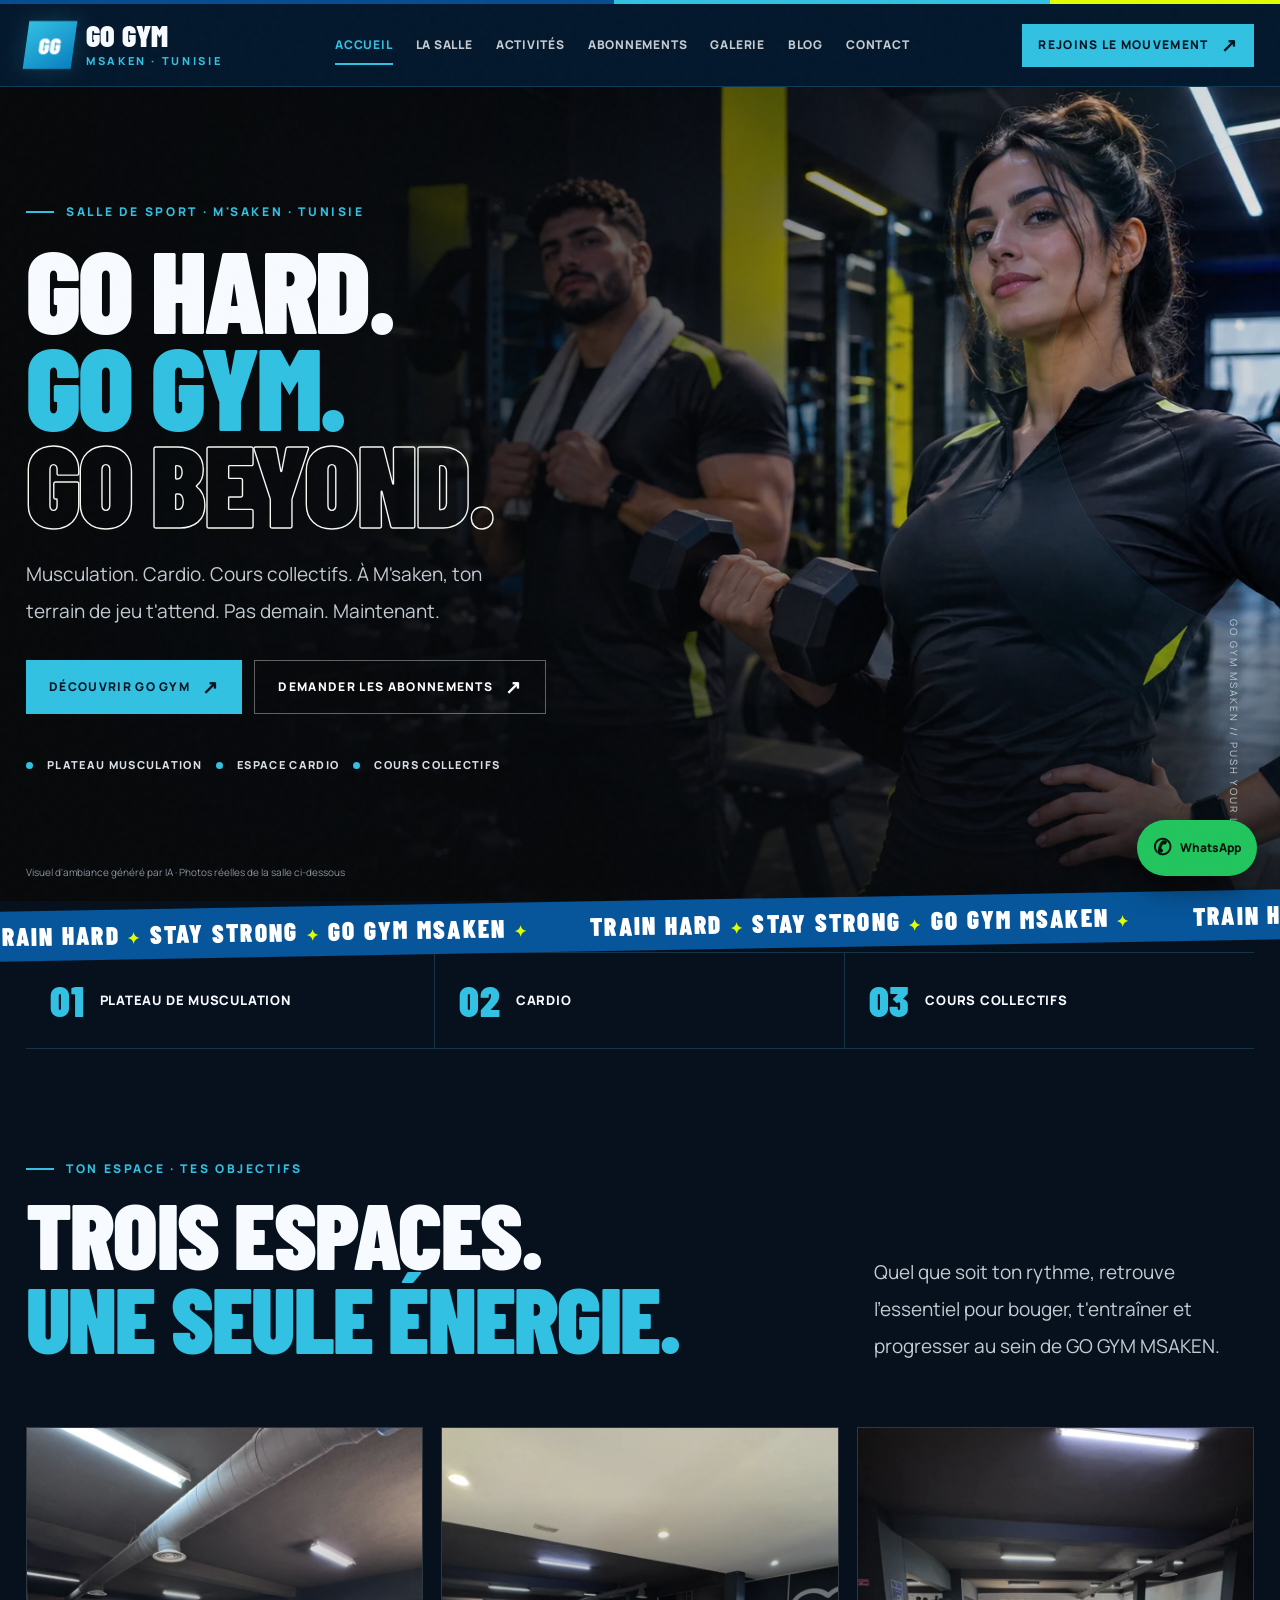
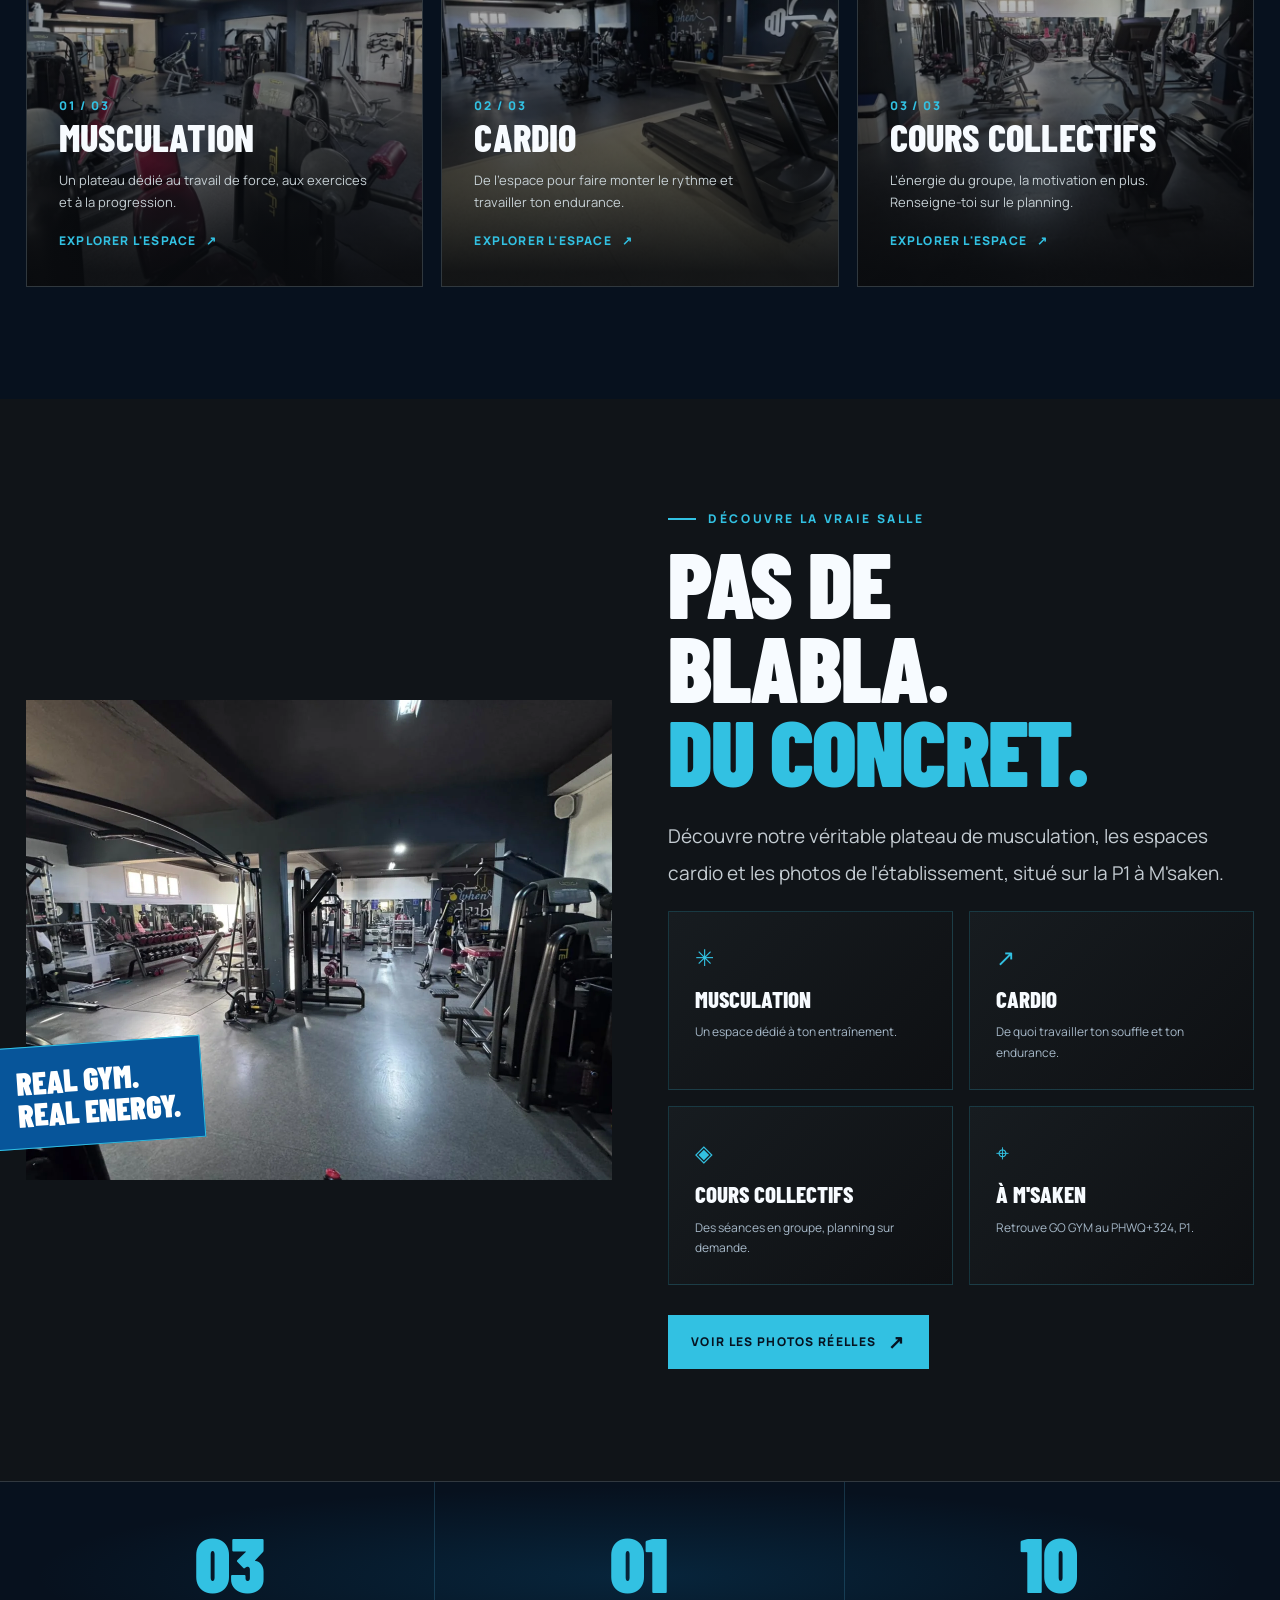
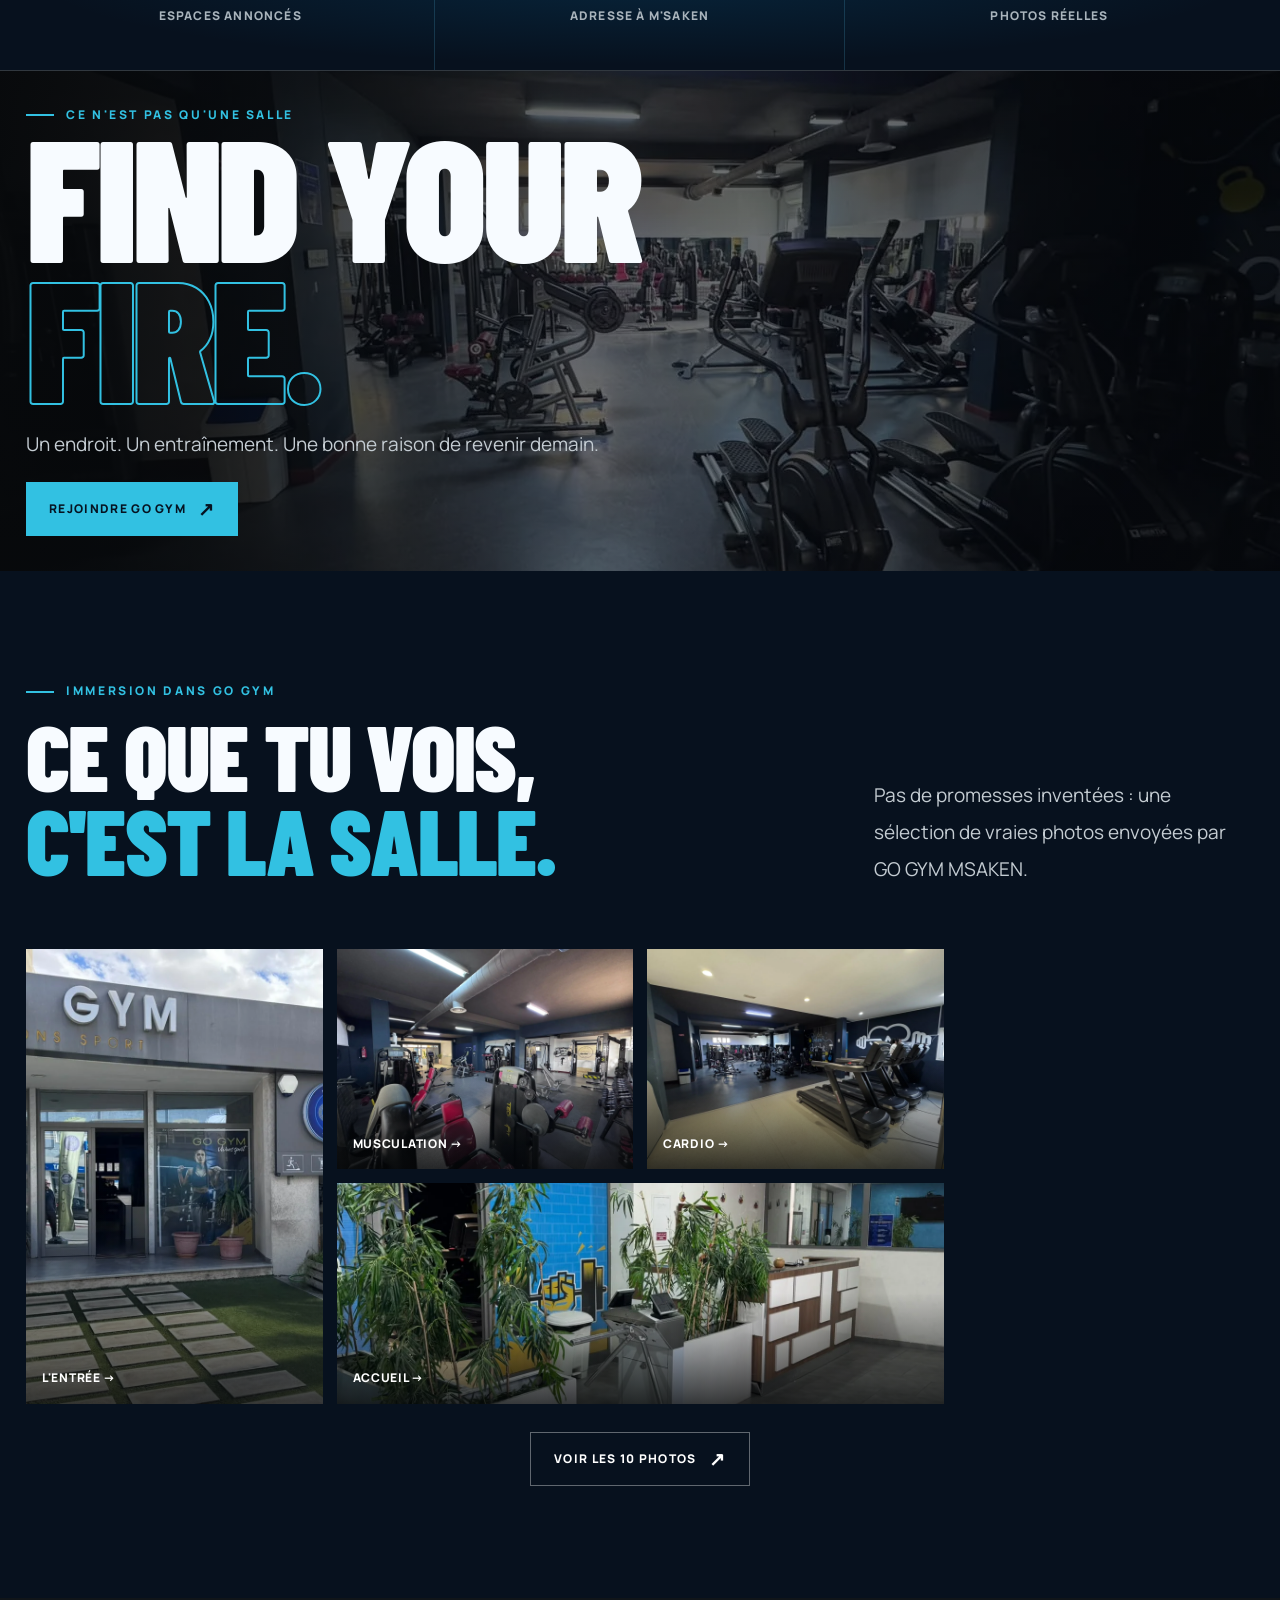
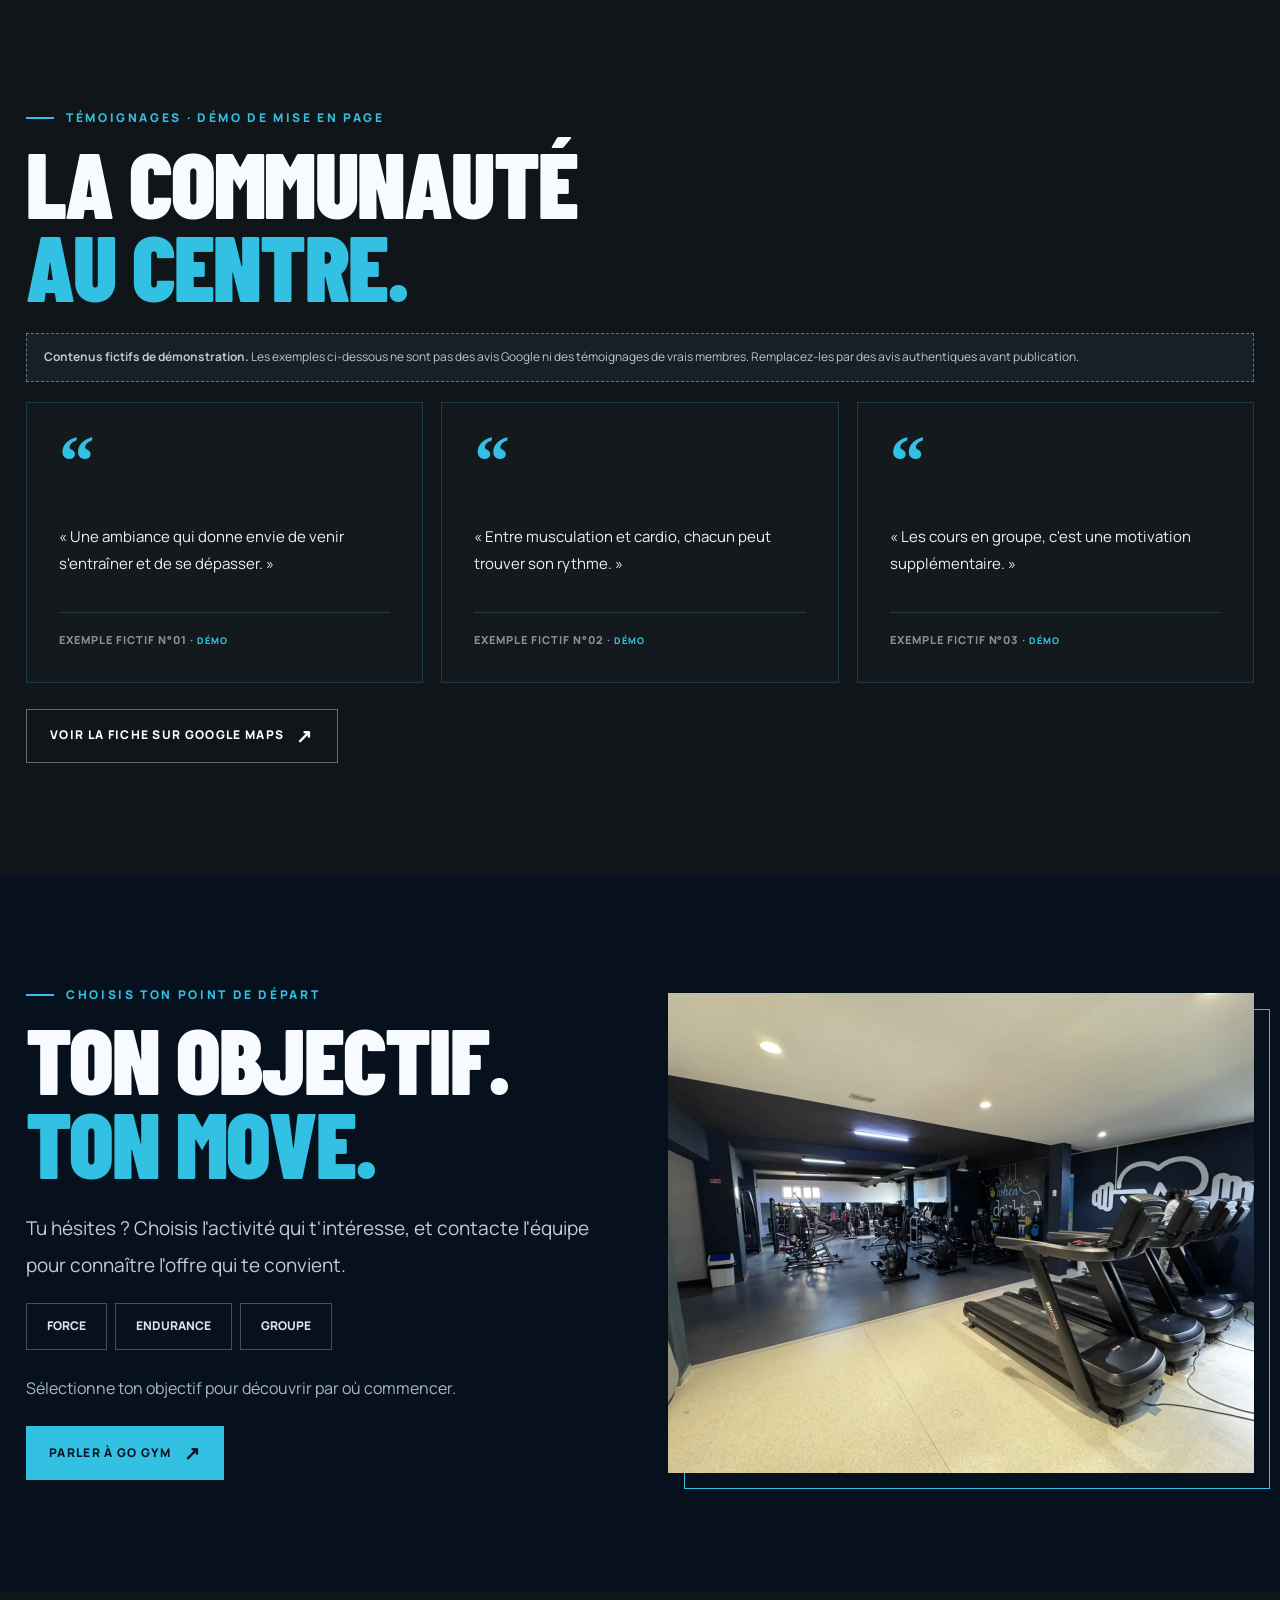
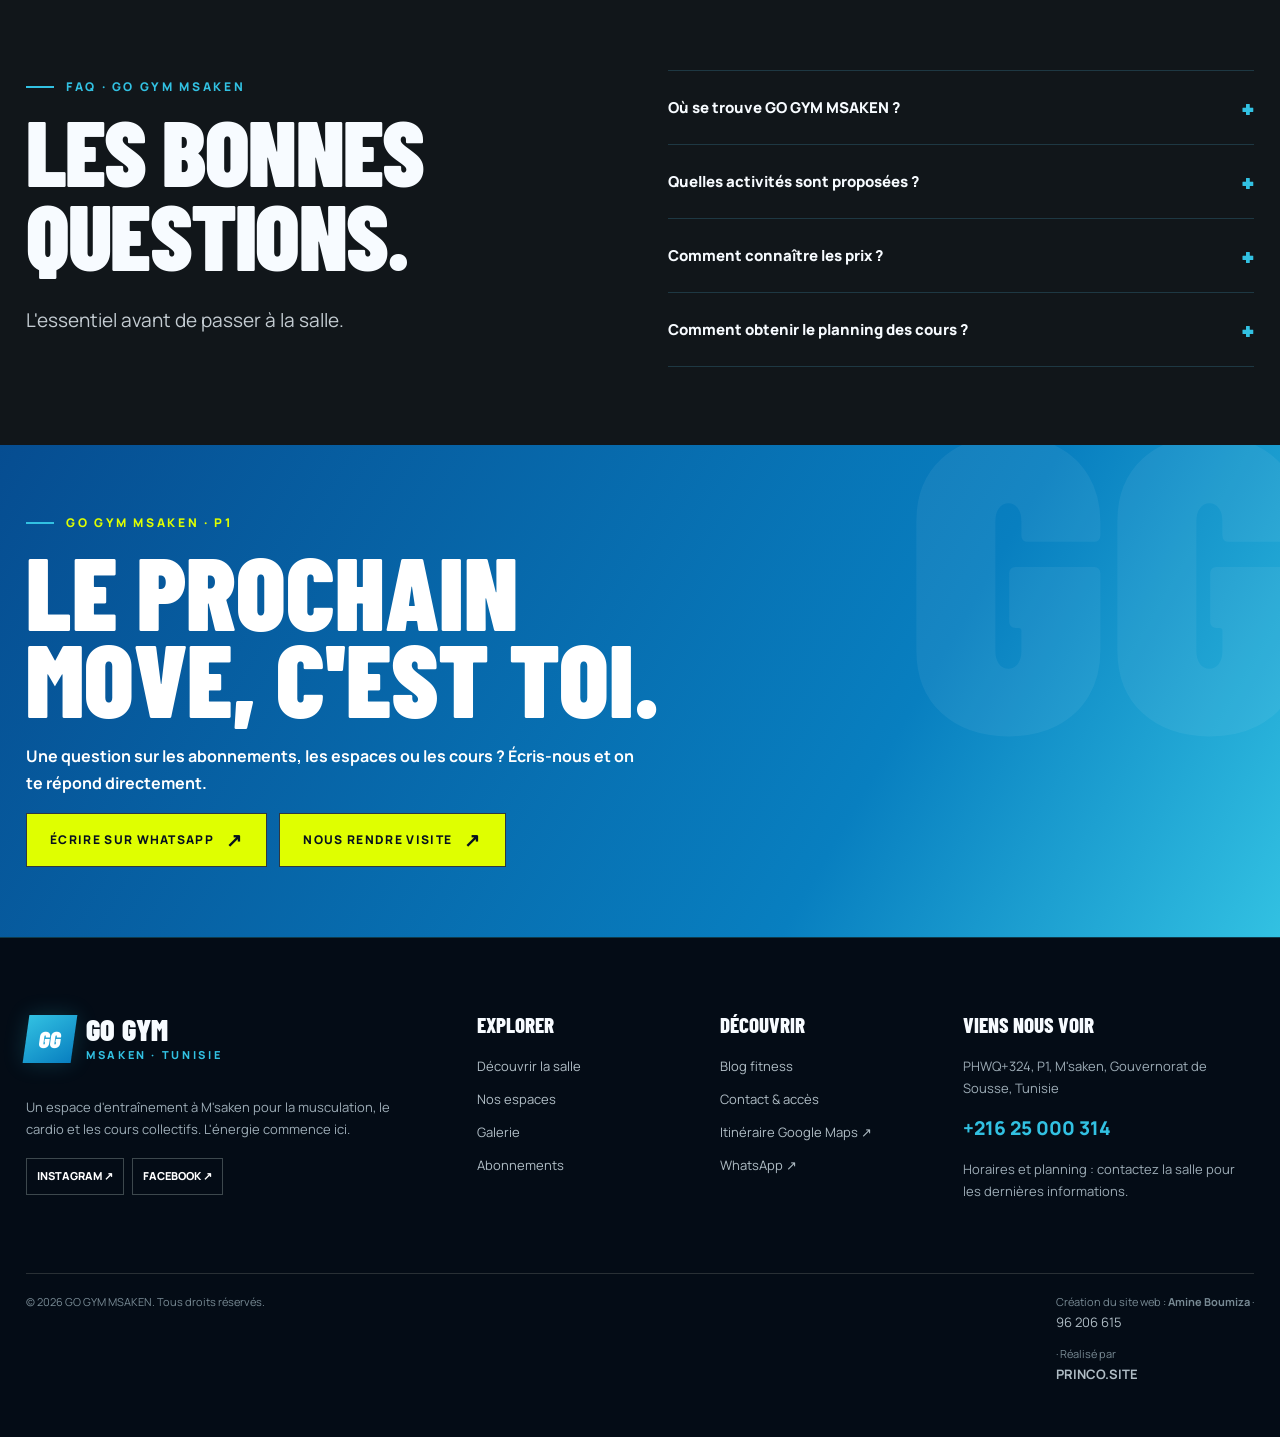
==== commit 98386435: "Replace design disclaimer with website creator credit" ====
--- a/index.html
+++ b/index.html
@@ -32,4 +32,4 @@
 <section class="section container"><div class="section-head reveal"><div><div class="eyebrow">Immersion dans GO GYM</div><h2 class="h2">CE QUE TU VOIS,<br><span class="accent">C'EST LA SALLE.</span></h2></div><p class="lede">Pas de promesses inventées : une sélection de vraies photos envoyées par GO GYM MSAKEN.</p></div><div class="gallery-grid"><a href="galerie.html" class="gallery-item tall" aria-label="Voir la salle de musculation"><img src="assets/images/facade-go-gym.webp" loading="lazy" decoding="async" alt="Façade réelle de GO GYM MSAKEN" ><span class="gallery-tag">L'entrée →</span></a><a href="galerie.html" class="gallery-item" aria-label="Voir le plateau de musculation"><img src="assets/images/musculation-machines.webp" loading="lazy" decoding="async" alt="Machines de musculation de GO GYM" ><span class="gallery-tag">Musculation →</span></a><a href="galerie.html" class="gallery-item" aria-label="Voir le cardio"><img src="assets/images/cardio-tapis.webp" loading="lazy" decoding="async" alt="Tapis de course chez GO GYM" ><span class="gallery-tag">Cardio →</span></a><a href="galerie.html" class="gallery-item wide" aria-label="Voir la réception"><img src="assets/images/accueil-reception.webp" loading="lazy" decoding="async" alt="Réception de GO GYM MSAKEN" ><span class="gallery-tag">Accueil →</span></a></div><div style="text-align:center;margin-top:28px"><a class="btn btn-outline" href="galerie.html" >Voir les 10 photos <span class="arrow" aria-hidden="true">↗</span></a></div></section>
 <section class="section" style="background:#101519"><div class="container"><div class="eyebrow">Témoignages · démo de mise en page</div><h2 class="h2">LA COMMUNAUTÉ<br><span class="accent">AU CENTRE.</span></h2><div class="demo-banner"><strong>Contenus fictifs de démonstration.</strong> Les exemples ci-dessous ne sont pas des avis Google ni des témoignages de vrais membres. Remplacez-les par des avis authentiques avant publication.</div><div class="three-cols"><article class="quote-card reveal"><span class="qmark">“</span><p>« Une ambiance qui donne envie de venir s'entraîner et de se dépasser. »</p><div class="quote-foot">Exemple fictif n°01 · <small>démo</small></div></article><article class="quote-card reveal"><span class="qmark">“</span><p>« Entre musculation et cardio, chacun peut trouver son rythme. »</p><div class="quote-foot">Exemple fictif n°02 · <small>démo</small></div></article><article class="quote-card reveal"><span class="qmark">“</span><p>« Les cours en groupe, c'est une motivation supplémentaire. »</p><div class="quote-foot">Exemple fictif n°03 · <small>démo</small></div></article></div><div style="margin-top:26px"><a class="btn btn-outline" href="https://www.google.com/maps/search/?api=1&amp;query=Go%20Gym%20Msaken%20PHWQ%2B324" target="_blank" rel="noopener noreferrer">Voir la fiche sur Google Maps <span class="arrow" aria-hidden="true">↗</span></a></div></div></section>
 <section class="section container"><div class="two-cols"><div class="reveal"><div class="eyebrow">Choisis ton point de départ</div><h2 class="h2">TON OBJECTIF.<br><span class="accent">TON MOVE.</span></h2><p class="lede">Tu hésites ? Choisis l'activité qui t'intéresse, et contacte l'équipe pour connaître l'offre qui te convient.</p><div class="filters" role="group" aria-label="Choisir une activité"><button class="filter" data-goal="musculation" aria-pressed="false">Force</button><button class="filter" data-goal="cardio" aria-pressed="false">Endurance</button><button class="filter" data-goal="collectif" aria-pressed="false">Groupe</button></div><p id="goal-result" class="muted" aria-live="polite">Sélectionne ton objectif pour découvrir par où commencer.</p><div style="margin-top:24px"><a class="btn btn-primary" href="https://wa.me/21625000314?text=Bonjour%20GO%20GYM%20MSAKEN%2C%20je%20souhaite%20des%20informations%20sur%20la%20salle." target="_blank" rel="noopener noreferrer">Parler à GO GYM <span class="arrow" aria-hidden="true">↗</span></a></div></div><div class="photo-frame reveal"><img src="assets/images/cardio-tapis.webp" loading="lazy" decoding="async" alt="Espace cardio et tapis de course à GO GYM MSAKEN" ></div></div></section>
-<section class="section tight" style="background:#11161a"><div class="container two-cols"><div><div class="eyebrow">FAQ · GO GYM MSAKEN</div><h2 class="h2">LES BONNES<br>QUESTIONS.</h2><p class="lede">L'essentiel avant de passer à la salle.</p></div><div class="faq"><details><summary>Où se trouve GO GYM MSAKEN ?</summary><p>Sur la route P1 à M'saken, à l'adresse PHWQ+324. Utilise le bouton Itinéraire pour ouvrir Google Maps.</p></details><details><summary>Quelles activités sont proposées ?</summary><p>GO GYM MSAKEN propose un plateau de musculation, du cardio et une salle de cours collectifs.</p></details><details><summary>Comment connaître les prix ?</summary><p>Les tarifs peuvent changer. Contacte directement la salle au +216 25 000 314 ou sur WhatsApp pour les offres à jour.</p></details><details><summary>Comment obtenir le planning des cours ?</summary><p>Le planning précis n'a pas été communiqué. Demande les horaires actuels auprès de GO GYM sur WhatsApp.</p></details></div></div></section><section class="cta-band"><div class="container"><div class="eyebrow" style="color:#141818">GO GYM MSAKEN · P1</div><h2>LE PROCHAIN<br>MOVE, C'EST TOI.</h2><p>Une question sur les abonnements, les espaces ou les cours ? Écris-nous et on te répond directement.</p><div class="button-pair"><a class="btn btn-dark" href="https://wa.me/21625000314?text=Bonjour%20GO%20GYM%20MSAKEN%2C%20je%20souhaite%20des%20informations%20sur%20la%20salle." target="_blank" rel="noopener noreferrer">Écrire sur WhatsApp <span class="arrow" aria-hidden="true">↗</span></a><a class="btn btn-dark" href="https://www.google.com/maps/search/?api=1&amp;query=Go%20Gym%20Msaken%20PHWQ%2B324" target="_blank" rel="noopener noreferrer">Nous rendre visite <span class="arrow" aria-hidden="true">↗</span></a></div></div></section></main><footer class="footer"><div class="container"><div class="footer-grid"><div><a class="brand" href="index.html"><span class="brand-mark">GG</span><span class="brand-type">GO GYM<span>MSAKEN · TUNISIE</span></span></a><p>Un espace d'entraînement à M'saken pour la musculation, le cardio et les cours collectifs. L'énergie commence ici.</p><div class="social-row"><a href="https://www.instagram.com/gogym.msaken/" target="_blank" rel="noopener noreferrer">Instagram ↗</a><a href="https://www.facebook.com/gogym.tn/?locale=fr_FR" target="_blank" rel="noopener noreferrer">Facebook ↗</a></div></div><div><h4>Explorer</h4><a href="la-salle.html">Découvrir la salle</a><a href="activites.html">Nos espaces</a><a href="galerie.html">Galerie</a><a href="abonnements.html">Abonnements</a></div><div><h4>Découvrir</h4><a href="blog/index.html">Blog fitness</a><a href="contact.html">Contact & accès</a><a href="https://www.google.com/maps/search/?api=1&query=Go%20Gym%20Msaken%20PHWQ%2B324" target="_blank" rel="noopener noreferrer">Itinéraire Google Maps ↗</a><a href="https://wa.me/21625000314?text=Bonjour%20GO%20GYM%20MSAKEN%2C%20je%20souhaite%20des%20informations%20sur%20la%20salle." target="_blank" rel="noopener noreferrer">WhatsApp ↗</a></div><div><h4>Viens nous voir</h4><p>PHWQ+324, P1, M'saken, Gouvernorat de Sousse, Tunisie</p><a href="tel:+21625000314" style="font-weight:900;color:var(--accent);font-size:19px">+216 25 000 314</a><p>Horaires et planning : contactez la salle pour les dernières informations.</p></div></div><div class="footer-bottom"><span>© <span data-current-year>2026</span> GO GYM MSAKEN. Tous droits réservés.</span><span>Design performance · Photos réelles + visuel d'ambiance IA identifié</span></div></div></footer><a href="https://wa.me/21625000314?text=Bonjour%20GO%20GYM%20MSAKEN%2C%20je%20souhaite%20des%20informations%20sur%20la%20salle." class="whatsapp-float" target="_blank" rel="noopener noreferrer" aria-label="Contacter GO GYM MSAKEN sur WhatsApp"><span class="whatsapp-icon" aria-hidden="true">✆</span><span>WhatsApp</span></a><script src="js/main.js" defer></script></body></html>+<section class="section tight" style="background:#11161a"><div class="container two-cols"><div><div class="eyebrow">FAQ · GO GYM MSAKEN</div><h2 class="h2">LES BONNES<br>QUESTIONS.</h2><p class="lede">L'essentiel avant de passer à la salle.</p></div><div class="faq"><details><summary>Où se trouve GO GYM MSAKEN ?</summary><p>Sur la route P1 à M'saken, à l'adresse PHWQ+324. Utilise le bouton Itinéraire pour ouvrir Google Maps.</p></details><details><summary>Quelles activités sont proposées ?</summary><p>GO GYM MSAKEN propose un plateau de musculation, du cardio et une salle de cours collectifs.</p></details><details><summary>Comment connaître les prix ?</summary><p>Les tarifs peuvent changer. Contacte directement la salle au +216 25 000 314 ou sur WhatsApp pour les offres à jour.</p></details><details><summary>Comment obtenir le planning des cours ?</summary><p>Le planning précis n'a pas été communiqué. Demande les horaires actuels auprès de GO GYM sur WhatsApp.</p></details></div></div></section><section class="cta-band"><div class="container"><div class="eyebrow" style="color:#141818">GO GYM MSAKEN · P1</div><h2>LE PROCHAIN<br>MOVE, C'EST TOI.</h2><p>Une question sur les abonnements, les espaces ou les cours ? Écris-nous et on te répond directement.</p><div class="button-pair"><a class="btn btn-dark" href="https://wa.me/21625000314?text=Bonjour%20GO%20GYM%20MSAKEN%2C%20je%20souhaite%20des%20informations%20sur%20la%20salle." target="_blank" rel="noopener noreferrer">Écrire sur WhatsApp <span class="arrow" aria-hidden="true">↗</span></a><a class="btn btn-dark" href="https://www.google.com/maps/search/?api=1&amp;query=Go%20Gym%20Msaken%20PHWQ%2B324" target="_blank" rel="noopener noreferrer">Nous rendre visite <span class="arrow" aria-hidden="true">↗</span></a></div></div></section></main><footer class="footer"><div class="container"><div class="footer-grid"><div><a class="brand" href="index.html"><span class="brand-mark">GG</span><span class="brand-type">GO GYM<span>MSAKEN · TUNISIE</span></span></a><p>Un espace d'entraînement à M'saken pour la musculation, le cardio et les cours collectifs. L'énergie commence ici.</p><div class="social-row"><a href="https://www.instagram.com/gogym.msaken/" target="_blank" rel="noopener noreferrer">Instagram ↗</a><a href="https://www.facebook.com/gogym.tn/?locale=fr_FR" target="_blank" rel="noopener noreferrer">Facebook ↗</a></div></div><div><h4>Explorer</h4><a href="la-salle.html">Découvrir la salle</a><a href="activites.html">Nos espaces</a><a href="galerie.html">Galerie</a><a href="abonnements.html">Abonnements</a></div><div><h4>Découvrir</h4><a href="blog/index.html">Blog fitness</a><a href="contact.html">Contact & accès</a><a href="https://www.google.com/maps/search/?api=1&query=Go%20Gym%20Msaken%20PHWQ%2B324" target="_blank" rel="noopener noreferrer">Itinéraire Google Maps ↗</a><a href="https://wa.me/21625000314?text=Bonjour%20GO%20GYM%20MSAKEN%2C%20je%20souhaite%20des%20informations%20sur%20la%20salle." target="_blank" rel="noopener noreferrer">WhatsApp ↗</a></div><div><h4>Viens nous voir</h4><p>PHWQ+324, P1, M'saken, Gouvernorat de Sousse, Tunisie</p><a href="tel:+21625000314" style="font-weight:900;color:var(--accent);font-size:19px">+216 25 000 314</a><p>Horaires et planning : contactez la salle pour les dernières informations.</p></div></div><div class="footer-bottom"><span>© <span data-current-year>2026</span> GO GYM MSAKEN. Tous droits réservés.</span><span class="site-credit">Création du site web : <strong>Amine Boumiza</strong> · <a href="tel:+21696206615">96 206 615</a> · Réalisé par <a href="https://princo.site" target="_blank" rel="noopener noreferrer"><strong>PRINCO.SITE</strong></a></span></div></div></footer><a href="https://wa.me/21625000314?text=Bonjour%20GO%20GYM%20MSAKEN%2C%20je%20souhaite%20des%20informations%20sur%20la%20salle." class="whatsapp-float" target="_blank" rel="noopener noreferrer" aria-label="Contacter GO GYM MSAKEN sur WhatsApp"><span class="whatsapp-icon" aria-hidden="true">✆</span><span>WhatsApp</span></a><script src="js/main.js" defer></script></body></html>
--- a/css/style.css
+++ b/css/style.css
@@ -1,11 +1,11 @@
 @import url('https://fonts.googleapis.com/css2?family=Barlow+Condensed:wght@500;600;700;800;900&family=Manrope:wght@400;500;600;700;800&display=swap');
-:root{--bg:#090b0e;--surface:#11151a;--surface2:#171d23;--line:rgba(255,255,255,.13);--ink:#f7f9f4;--muted:#a6b0b8;--accent:#ddff32;--blue:#37baf4;--r:18px;--max:1260px;--fonthead:'Barlow Condensed','Arial Narrow',Impact,sans-serif;--fontbody:Manrope,Arial,sans-serif}
+:root{--bg:#07111e;--surface:#0c1c2d;--surface2:#102a43;--line:rgba(83,191,230,.20);--ink:#f7fbff;--muted:#a6b8c8;--accent:#32c1e2;--blue:#dfff00;--r:18px;--max:1260px;--fonthead:'Barlow Condensed','Arial Narrow',Impact,sans-serif;--fontbody:Manrope,Arial,sans-serif}
 *,*::before,*::after{box-sizing:border-box}html{scroll-behavior:smooth;scroll-padding-top:94px}body{margin:0;background:var(--bg);color:var(--ink);font-family:var(--fontbody);line-height:1.7;overflow-x:hidden}body::before{content:'';position:fixed;inset:0;pointer-events:none;z-index:1000;opacity:.075;background-image:url("data:image/svg+xml,%3Csvg viewBox='0 0 180 180' xmlns='http://www.w3.org/2000/svg'%3E%3Cfilter id='noise'%3E%3CfeTurbulence type='fractalNoise' baseFrequency='.75' numOctaves='3' stitchTiles='stitch'/%3E%3C/filter%3E%3Crect width='100%25' height='100%25' filter='url(%23noise)' opacity='.23'/%3E%3C/svg%3E")}
-img{max-width:100%;display:block}a{color:inherit;text-decoration:none}button,input,textarea,select{font:inherit}button{cursor:pointer}button:focus-visible,a:focus-visible,input:focus-visible,select:focus-visible{outline:3px solid var(--blue);outline-offset:3px}::selection{background:var(--accent);color:#080a0d}.container{width:min(calc(100% - 52px),var(--max));margin-inline:auto}.section{padding:112px 0}.section.tight{padding:78px 0}.eyebrow{font:800 12px/1.4 var(--fontbody);color:var(--accent);text-transform:uppercase;letter-spacing:.22em;display:flex;align-items:center;gap:12px}.eyebrow::before{content:'';width:28px;height:2px;background:var(--accent)}.heading{font-family:var(--fonthead);font-weight:900;font-size:clamp(64px,9vw,133px);line-height:.84;letter-spacing:-.026em;margin:20px 0 25px;text-transform:uppercase}.h2{font-family:var(--fonthead);font-weight:900;font-size:clamp(52px,7.2vw,99px);line-height:.91;letter-spacing:-.019em;margin:14px 0 25px;text-transform:uppercase}.h3{font:800 clamp(26px,3vw,39px)/1 var(--fonthead);text-transform:uppercase;letter-spacing:.005em;margin:0 0 12px}.lede{font-size:clamp(16px,1.8vw,19px);color:#c4ccd2;line-height:1.95;max-width:650px}.muted{color:var(--muted)}.accent{color:var(--accent)}.blue{color:var(--blue)}.outline-word{-webkit-text-stroke:1.4px #f5f7f1;color:transparent}.btn{border:0;display:inline-flex;gap:12px;align-items:center;justify-content:center;min-height:54px;padding:12px 23px;font-size:12px;letter-spacing:.11em;text-transform:uppercase;font-weight:900;line-height:1.2;transition:transform .25s,background .25s,color .25s,border-color .25s}.btn:hover{transform:translateY(-3px)}.btn-primary{background:var(--accent);color:#090b0e}.btn-primary:hover{background:#fff}.btn-outline{background:transparent;color:white;border:1px solid rgba(255,255,255,.36)}.btn-outline:hover{border-color:var(--accent);color:var(--accent)}.btn-dark{background:#13171a;color:#fff;border:1px solid #30383f}.btn-blue{background:var(--blue);color:#050b10}.btn .arrow{font-size:19px;line-height:0}.button-pair{display:flex;gap:12px;flex-wrap:wrap}.two-cols{display:grid;grid-template-columns:1fr 1fr;gap:56px;align-items:center}.three-cols{display:grid;grid-template-columns:repeat(3,minmax(0,1fr));gap:18px}.four-cols{display:grid;grid-template-columns:repeat(4,1fr);gap:16px}.section-head{display:flex;justify-content:space-between;align-items:end;gap:40px;margin-bottom:42px}.section-head .lede{max-width:380px}.overline{color:var(--accent);font-size:11px;letter-spacing:.23em;font-weight:900}.chip{display:inline-flex;padding:8px 12px;background:rgba(221,255,50,.09);color:var(--accent);border:1px solid rgba(221,255,50,.3);font-size:11px;font-weight:800;text-transform:uppercase;letter-spacing:.08em}
+img{max-width:100%;display:block}a{color:inherit;text-decoration:none}button,input,textarea,select{font:inherit}button{cursor:pointer}button:focus-visible,a:focus-visible,input:focus-visible,select:focus-visible{outline:3px solid var(--blue);outline-offset:3px}::selection{background:var(--accent);color:#080a0d}.container{width:min(calc(100% - 52px),var(--max));margin-inline:auto}.section{padding:112px 0}.section.tight{padding:78px 0}.eyebrow{font:800 12px/1.4 var(--fontbody);color:var(--accent);text-transform:uppercase;letter-spacing:.22em;display:flex;align-items:center;gap:12px}.eyebrow::before{content:'';width:28px;height:2px;background:var(--accent)}.heading{font-family:var(--fonthead);font-weight:900;font-size:clamp(64px,9vw,133px);line-height:.84;letter-spacing:-.026em;margin:20px 0 25px;text-transform:uppercase}.h2{font-family:var(--fonthead);font-weight:900;font-size:clamp(52px,7.2vw,99px);line-height:.91;letter-spacing:-.019em;margin:14px 0 25px;text-transform:uppercase}.h3{font:800 clamp(26px,3vw,39px)/1 var(--fonthead);text-transform:uppercase;letter-spacing:.005em;margin:0 0 12px}.lede{font-size:clamp(16px,1.8vw,19px);color:#c4ccd2;line-height:1.95;max-width:650px}.muted{color:var(--muted)}.accent{color:var(--accent)}.blue{color:var(--blue)}.outline-word{-webkit-text-stroke:1.4px #f5f7f1;color:transparent}.btn{border:0;display:inline-flex;gap:12px;align-items:center;justify-content:center;min-height:54px;padding:12px 23px;font-size:12px;letter-spacing:.11em;text-transform:uppercase;font-weight:900;line-height:1.2;transition:transform .25s,background .25s,color .25s,border-color .25s}.btn:hover{transform:translateY(-3px)}.btn-primary{background:var(--accent);color:#090b0e}.btn-primary:hover{background:#fff}.btn-outline{background:transparent;color:white;border:1px solid rgba(255,255,255,.36)}.btn-outline:hover{border-color:var(--accent);color:var(--accent)}.btn-dark{background:#13171a;color:#fff;border:1px solid #30383f}.btn-blue{background:var(--blue);color:#050b10}.btn .arrow{font-size:19px;line-height:0}.button-pair{display:flex;gap:12px;flex-wrap:wrap}.two-cols{display:grid;grid-template-columns:1fr 1fr;gap:56px;align-items:center}.three-cols{display:grid;grid-template-columns:repeat(3,minmax(0,1fr));gap:18px}.four-cols{display:grid;grid-template-columns:repeat(4,1fr);gap:16px}.section-head{display:flex;justify-content:space-between;align-items:end;gap:40px;margin-bottom:42px}.section-head .lede{max-width:380px}.overline{color:var(--accent);font-size:11px;letter-spacing:.23em;font-weight:900}.chip{display:inline-flex;padding:8px 12px;background:rgba(50,193,226,.09);color:var(--accent);border:1px solid rgba(50,193,226,.3);font-size:11px;font-weight:800;text-transform:uppercase;letter-spacing:.08em}
 /* Header */
 .topline{height:4px;background:linear-gradient(90deg,var(--accent) 0 72%,var(--blue) 72%)}.header{position:sticky;top:0;z-index:100;background:rgba(9,11,14,.89);backdrop-filter:blur(24px);border-bottom:1px solid var(--line)}.nav{height:82px;display:flex;align-items:center;justify-content:space-between;gap:28px}.brand{display:inline-flex;align-items:center;gap:12px;flex-shrink:0}.brand-mark{display:grid;place-items:center;color:#0c1013;font:900 23px/1 var(--fonthead);width:48px;height:48px;background:var(--accent);transform:skew(-8deg)}.brand-type{display:flex;flex-direction:column;line-height:.88;font:900 30px/1 var(--fonthead);letter-spacing:.015em}.brand-type span:last-child{color:var(--accent);font:800 11px/1.8 var(--fontbody);letter-spacing:.24em;margin-top:1px}.nav-links{display:flex;gap:23px;align-items:center}.nav-links a{position:relative;color:#c5ccd1;font-size:12px;font-weight:800;text-transform:uppercase;letter-spacing:.065em;transition:color .2s}.nav-links a:hover,.nav-links a.active{color:var(--accent)}.nav-links a.active::after{content:'';position:absolute;height:2px;width:100%;left:0;bottom:-10px;background:var(--accent)}.nav-actions{display:flex;align-items:center;gap:12px}.nav-actions .btn{min-height:43px;padding:11px 16px}.menu-toggle{display:none;background:transparent;color:#fff;border:1px solid #3b4348;padding:9px 12px;font-size:22px;line-height:1}.lang-label{color:#8d99a4;font-size:10px;font-weight:800;letter-spacing:.12em}
 /* Hero */
-.hero{min-height:min(850px,calc(100svh - 86px));position:relative;display:flex;align-items:center;isolation:isolate;overflow:hidden;background:#121418}.hero-image{position:absolute;inset:0;z-index:-3;background-size:cover;background-position:center 33%;transform:scale(1.035);animation:heroZoom 14s ease-out both}.hero::before{position:absolute;inset:0;content:'';z-index:-2;background:linear-gradient(90deg,rgba(7,9,11,.99) 0%,rgba(7,9,11,.90) 29%,rgba(7,9,11,.24) 78%,rgba(7,9,11,.10)),linear-gradient(0deg,rgba(9,11,14,.84),transparent 37%)}.hero::after{content:'';height:500px;width:500px;border:1px solid rgba(221,255,50,.15);border-radius:50%;position:absolute;right:-270px;top:6%;z-index:-1;box-shadow:0 0 0 110px rgba(221,255,50,.025),0 0 0 220px rgba(221,255,50,.018)}.hero-inner{padding:85px 0 95px;position:relative;z-index:1}.hero h1{max-width:790px}.hero .lede{max-width:510px;margin-bottom:30px}.hero-badges{display:flex;gap:14px;align-items:center;margin-top:42px;color:#d9e0e5;font-size:11px;letter-spacing:.12em;text-transform:uppercase;font-weight:800}.hero-badges .dot{width:7px;height:7px;border-radius:100%;background:var(--accent)}.hero-rail{position:absolute;right:3%;bottom:42px;writing-mode:vertical-rl;text-transform:uppercase;font-size:10px;letter-spacing:.2em;color:#c3cdd3}.hero-disclaimer{position:absolute;bottom:20px;left:26px;font-size:10px;color:#89949d;z-index:2}.ticker{overflow:hidden;background:var(--accent);color:#090b0e;transform:rotate(-1deg) scale(1.02);position:relative;z-index:2}.ticker-track{display:flex;gap:60px;align-items:center;width:max-content;padding:12px 0;animation:marquee 28s linear infinite;font:900 25px/1 var(--fonthead);letter-spacing:.08em;text-transform:uppercase}.ticker-track b{font-size:15px}.trust-strip{display:grid;grid-template-columns:repeat(3,1fr);border-block:1px solid var(--line);margin-top:2px}.trust-item{padding:26px 24px;border-right:1px solid var(--line);display:flex;align-items:center;gap:15px;font-size:13px;font-weight:800;text-transform:uppercase;letter-spacing:.06em}.trust-item:last-child{border:0}.trust-icon{font:900 43px/1 var(--fonthead);color:var(--accent)}
+.hero{min-height:min(850px,calc(100svh - 86px));position:relative;display:flex;align-items:center;isolation:isolate;overflow:hidden;background:#121418}.hero-image{position:absolute;inset:0;z-index:-3;background-size:cover;background-position:center 33%;transform:scale(1.035);animation:heroZoom 14s ease-out both}.hero::before{position:absolute;inset:0;content:'';z-index:-2;background:linear-gradient(90deg,rgba(7,9,11,.99) 0%,rgba(7,9,11,.90) 29%,rgba(7,9,11,.24) 78%,rgba(7,9,11,.10)),linear-gradient(0deg,rgba(9,11,14,.84),transparent 37%)}.hero::after{content:'';height:500px;width:500px;border:1px solid rgba(50,193,226,.15);border-radius:50%;position:absolute;right:-270px;top:6%;z-index:-1;box-shadow:0 0 0 110px rgba(50,193,226,.025),0 0 0 220px rgba(50,193,226,.018)}.hero-inner{padding:85px 0 95px;position:relative;z-index:1}.hero h1{max-width:790px}.hero .lede{max-width:510px;margin-bottom:30px}.hero-badges{display:flex;gap:14px;align-items:center;margin-top:42px;color:#d9e0e5;font-size:11px;letter-spacing:.12em;text-transform:uppercase;font-weight:800}.hero-badges .dot{width:7px;height:7px;border-radius:100%;background:var(--accent)}.hero-rail{position:absolute;right:3%;bottom:42px;writing-mode:vertical-rl;text-transform:uppercase;font-size:10px;letter-spacing:.2em;color:#c3cdd3}.hero-disclaimer{position:absolute;bottom:20px;left:26px;font-size:10px;color:#89949d;z-index:2}.ticker{overflow:hidden;background:var(--accent);color:#090b0e;transform:rotate(-1deg) scale(1.02);position:relative;z-index:2}.ticker-track{display:flex;gap:60px;align-items:center;width:max-content;padding:12px 0;animation:marquee 28s linear infinite;font:900 25px/1 var(--fonthead);letter-spacing:.08em;text-transform:uppercase}.ticker-track b{font-size:15px}.trust-strip{display:grid;grid-template-columns:repeat(3,1fr);border-block:1px solid var(--line);margin-top:2px}.trust-item{padding:26px 24px;border-right:1px solid var(--line);display:flex;align-items:center;gap:15px;font-size:13px;font-weight:800;text-transform:uppercase;letter-spacing:.06em}.trust-item:last-child{border:0}.trust-icon{font:900 43px/1 var(--fonthead);color:var(--accent)}
 /* Cards */
 .service-card{border:1px solid #30383e;background:var(--surface);position:relative;min-height:460px;overflow:hidden;display:flex;align-items:end;isolation:isolate;transition:border-color .3s,transform .3s}.service-card:hover{border-color:var(--accent);transform:translateY(-5px)}.service-card img{position:absolute;inset:0;width:100%;height:100%;object-fit:cover;z-index:-3;filter:saturate(.75);transition:transform .7s ease,filter .7s ease}.service-card:hover img{transform:scale(1.08);filter:saturate(1)}.service-card::before{content:'';position:absolute;inset:0;z-index:-2;background:linear-gradient(0deg,#090b0ef2 3%,#090b0e7a 48%,transparent 85%)}.service-card .service-content{padding:32px;width:100%}.service-number{color:var(--accent);font-size:12px;font-weight:900;letter-spacing:.16em}.service-card p{font-size:13px;color:#c6d0d5;max-width:310px}.service-card .card-link{display:inline-flex;align-items:center;gap:10px;color:var(--accent);font-size:12px;font-weight:900;letter-spacing:.1em;text-transform:uppercase}.service-card .card-link:hover{gap:17px}.photo-frame{position:relative}.photo-frame>img{width:100%;min-height:480px;max-height:630px;object-fit:cover}.photo-frame::after{content:'';position:absolute;inset:16px -16px -16px 16px;border:1px solid var(--accent);z-index:-1}.photo-stamp{position:absolute;left:-32px;bottom:36px;background:var(--accent);color:#080a0d;padding:18px 22px;font:900 32px/1 var(--fonthead);text-transform:uppercase;transform:rotate(-4deg)}.feature-grid{display:grid;grid-template-columns:repeat(2,1fr);gap:16px}.feature{padding:26px;border:1px solid var(--line);background:linear-gradient(135deg,#171c20,#0e1013);min-height:172px}.feature b{font:800 23px/1.1 var(--fonthead);text-transform:uppercase;display:block;margin:10px 0}.feature p{font-size:12px;color:var(--muted);margin:0}.feature .glyph{color:var(--accent);font-size:23px}.stats{border-top:1px solid #31383f;border-bottom:1px solid #31383f;background:radial-gradient(ellipse at center,rgba(55,186,244,.09),transparent 67%)}.stats-grid{display:grid;grid-template-columns:repeat(3,1fr)}.stat{padding:42px;border-right:1px solid var(--line);text-align:center}.stat:last-child{border:0}.stat strong{display:block;font:900 clamp(55px,6vw,91px)/1 var(--fonthead);color:var(--accent)}.stat span{font-size:12px;font-weight:800;text-transform:uppercase;letter-spacing:.1em;color:#a9b4bc}
 /* Atmosphere */
@@ -15,7 +15,7 @@
 /* Gallery */
 .gallery-grid{display:grid;grid-template-columns:repeat(4,1fr);gap:14px}.gallery-item{position:relative;overflow:hidden;min-height:220px;border:0;background:#1a2229;padding:0;text-align:left;color:#fff;cursor:zoom-in}.gallery-item img{width:100%;height:100%;position:absolute;inset:0;object-fit:cover;transition:transform .55s,filter .55s}.gallery-item:hover img{transform:scale(1.08);filter:brightness(.78)}.gallery-item::after{content:'';position:absolute;inset:0;background:linear-gradient(transparent 50%,#050708c9)}.gallery-item .gallery-tag{position:absolute;z-index:2;bottom:15px;left:16px;font-weight:900;text-transform:uppercase;font-size:12px;letter-spacing:.06em}.gallery-item.tall{grid-row:span 2;min-height:455px}.gallery-item.wide{grid-column:span 2}.filters{display:flex;gap:8px;flex-wrap:wrap;margin-bottom:25px}.filter{font-size:12px;font-weight:800;color:#dce4e9;background:transparent;border:1px solid #455158;padding:12px 20px;text-transform:uppercase}.filter[aria-pressed='true'],.filter:hover{background:var(--accent);color:#0a0c10;border-color:var(--accent)}.gallery-item[hidden]{display:none}.lightbox{position:fixed;inset:0;z-index:600;display:none;align-items:center;justify-content:center;background:rgba(2,4,6,.95);padding:60px 18px 24px}.lightbox.is-open{display:flex}.lightbox img{max-height:80vh;max-width:94vw;object-fit:contain}.lightbox-close{position:absolute;top:20px;right:24px;background:var(--accent);border:0;color:#090b0d;font-size:23px;font-weight:900;width:48px;height:48px}.lightbox-title{position:absolute;bottom:12px;left:20px;font-size:12px;color:#ced8df}
 /* Plans */
-.plan{background:#111519;border:1px solid #303942;padding:30px;position:relative;display:flex;flex-direction:column;gap:12px}.plan.featured{border-color:var(--accent);background:linear-gradient(135deg,rgba(221,255,50,.1),#12171b 42%)}.plan-tag{font-size:11px;color:var(--accent);letter-spacing:.15em;text-transform:uppercase;font-weight:900}.plan h3{font:900 46px/1 var(--fonthead);margin:4px 0 6px;text-transform:uppercase}.plan .price{font:900 28px/1.1 var(--fonthead);color:var(--accent)}.plan p,.plan li{font-size:13px;color:#bcc8d1}.plan ul{padding-left:20px;margin:6px 0 20px;flex:1}.plan .btn{align-self:stretch}.mini-note{font-size:12px;color:#adb8bf;border-left:2px solid var(--blue);padding-left:15px;margin-top:24px}
+.plan{background:#111519;border:1px solid #303942;padding:30px;position:relative;display:flex;flex-direction:column;gap:12px}.plan.featured{border-color:var(--accent);background:linear-gradient(135deg,rgba(50,193,226,.1),#12171b 42%)}.plan-tag{font-size:11px;color:var(--accent);letter-spacing:.15em;text-transform:uppercase;font-weight:900}.plan h3{font:900 46px/1 var(--fonthead);margin:4px 0 6px;text-transform:uppercase}.plan .price{font:900 28px/1.1 var(--fonthead);color:var(--accent)}.plan p,.plan li{font-size:13px;color:#bcc8d1}.plan ul{padding-left:20px;margin:6px 0 20px;flex:1}.plan .btn{align-self:stretch}.mini-note{font-size:12px;color:#adb8bf;border-left:2px solid var(--blue);padding-left:15px;margin-top:24px}
 /* Info & FAQ */
 .faq{border-top:1px solid var(--line)}.faq details{border-bottom:1px solid var(--line)}.faq summary{cursor:pointer;list-style:none;display:flex;justify-content:space-between;align-items:center;gap:16px;padding:23px 0;font-weight:800;font-size:15px}.faq summary::-webkit-details-marker{display:none}.faq summary::after{content:'+';font:900 27px/1 var(--fonthead);color:var(--accent)}.faq details[open] summary::after{content:'−'}.faq details p{font-size:14px;color:var(--muted);margin:0 0 22px;max-width:760px}.info-list{list-style:none;margin:22px 0;padding:0}.info-list li{border-bottom:1px solid var(--line);padding:18px 0;font-size:15px}.info-list li small{display:block;font-size:10px;letter-spacing:.16em;text-transform:uppercase;font-weight:900;color:var(--accent)}.info-list li strong{font-size:16px}.map-frame{width:100%;height:420px;border:1px solid var(--line);filter:grayscale(.5)}.contact-box{background:#13191d;border:1px solid #394149;padding:32px}.contact-box .bigphone{font:900 clamp(28px,3vw,44px)/1.1 var(--fonthead);color:var(--accent);display:block;margin:10px 0 26px}.contact-form{display:grid;gap:14px}.field{display:grid;gap:7px}.field label{font-size:11px;font-weight:800;text-transform:uppercase;letter-spacing:.11em;color:#b8c4ca}.field input,.field select,.field textarea{width:100%;background:#0d1114;color:#fff;border:1px solid #43505a;padding:13px 15px;min-height:48px;border-radius:0}.field textarea{min-height:122px;resize:vertical}.contact-form .btn{width:100%}
 /* Page headers, articles */
@@ -24,3 +24,51 @@
 @media(max-width:790px){.container{width:min(calc(100% - 36px),var(--max))}.nav{height:72px}.brand-mark{width:40px;height:40px;font-size:19px}.brand-type{font-size:24px}.menu-toggle{display:block}.nav-links{display:none;position:absolute;top:76px;left:0;right:0;padding:20px;background:#090d10;border-bottom:1px solid #39444c;flex-direction:column;align-items:stretch;gap:0}.nav-links.open{display:flex}.nav-links a{padding:13px;font-size:14px}.nav-links a.active::after{display:none}.hero{min-height:710px}.hero::before{background:linear-gradient(90deg,#07090bef,#07090b83),linear-gradient(0deg,#07090beb,transparent 70%)}.hero-image{background-position:61% center}.hero-inner{padding:80px 0}.hero-badges{flex-wrap:wrap}.hero-rail{display:none}.trust-strip{grid-template-columns:1fr}.trust-item{padding:16px 0;border-bottom:1px solid var(--line);border-right:0}.two-cols,.three-cols,.four-cols,.split-feature,.article-list{grid-template-columns:1fr}.section-head{display:block}.service-card{min-height:420px}.feature-grid{grid-template-columns:1fr 1fr}.photo-frame>img{min-height:350px}.photo-stamp{left:-5px;bottom:20px}.stats-grid{grid-template-columns:1fr 1fr 1fr}.stat{padding:30px 9px}.stat strong{font-size:51px}.stat span{font-size:10px}.gallery-grid{grid-template-columns:1fr 1fr}.gallery-item.tall{grid-row:span 1;min-height:240px}.gallery-item.wide{grid-column:span 2}.gallery-item{min-height:235px}.footer-grid{grid-template-columns:1fr 1fr}.footer-grid>div:first-child,.footer-grid>div:last-child{grid-column:span 2}.split-feature:nth-child(even) .split-feature-photo{order:initial}.split-feature{gap:20px}.split-feature-photo{height:340px}.page-hero{min-height:290px;padding:70px 0}.article-container{padding:52px 18px}.hero-disclaimer{left:18px;bottom:10px}}
 @media(max-width:490px){.heading{font-size:clamp(67px,16vw,95px)}.h2{font-size:61px}.hero{min-height:690px}.hero .lede{font-size:15px}.hero-badges{font-size:10px;gap:7px}.btn{width:100%}.button-pair{flex-direction:column}.feature-grid{grid-template-columns:1fr}.stats-grid{grid-template-columns:1fr 1fr 1fr}.stat{padding:25px 6px}.stat strong{font-size:45px}.trust-item{font-size:11px}.gallery-grid{grid-template-columns:1fr 1fr;gap:8px}.gallery-item{min-height:176px}.gallery-item.tall{min-height:176px}.gallery-item.wide{min-height:220px}.gallery-item .gallery-tag{font-size:10px;left:9px;bottom:7px}.footer-bottom{flex-direction:column}.whatsapp-float{height:51px;bottom:18px;right:15px;padding:0 15px}.showcase{min-height:420px}.quote-card{min-height:240px}.topline{height:3px}}
 @media(prefers-reduced-motion:reduce){html{scroll-behavior:auto}*,*::before,*::after{animation-duration:.001ms!important;animation-iteration-count:1!important;transition-duration:.001ms!important}.reveal{opacity:1;transform:none}}
+
+
+/* GO GYM official identity: royal blue, electric cyan and lime */
+:root{
+  --bg:#07111e;
+  --surface:#0c1c2d;
+  --surface2:#102a43;
+  --line:rgba(83,191,230,.20);
+  --ink:#f7fbff;
+  --muted:#a6b8c8;
+  --accent:#32c1e2;
+  --blue:#dfff00;
+}
+::selection{background:#32c1e2;color:#061321}
+.topline{background:linear-gradient(90deg,#064d91 0 48%,#32c1e2 48% 82%,#dfff00 82%)}
+.header{background:rgba(5,25,47,.93);border-bottom-color:rgba(50,193,226,.22)}
+.brand-mark{background:linear-gradient(145deg,#32c1e2,#087fc0);color:#fff;box-shadow:0 0 22px rgba(50,193,226,.2)}
+.brand-type span:last-child{color:#32c1e2}
+.nav-links a:hover,.nav-links a.active{color:#32c1e2}
+.nav-links a.active::after{background:#32c1e2}
+.btn-primary{background:#32c1e2;color:#061321}
+.btn-primary:hover{background:#dfff00;color:#061321}
+.btn-outline:hover{border-color:#32c1e2;color:#32c1e2}
+.ticker{background:#07559a;color:#fff}
+.ticker-track b{color:#dfff00}
+.trust-icon,.stat strong,.service-number,.card-link,.feature .glyph,.plan-tag,.plan .price,
+.info-list li small,.article-meta,.article-card .read-more{color:#32c1e2}
+.service-card:hover{border-color:#32c1e2}
+.photo-frame::after{border-color:#32c1e2}
+.photo-stamp{background:#07559a;color:#fff;border:1px solid #32c1e2}
+.stats{background:radial-gradient(ellipse at center,rgba(8,127,192,.18),transparent 67%)}
+.plan.featured{border-color:#32c1e2;background:linear-gradient(135deg,rgba(8,127,192,.22),#0c1c2d 52%)}
+.filter[aria-pressed='true'],.filter:hover{background:#32c1e2;color:#061321;border-color:#32c1e2}
+.cta-band{background:linear-gradient(120deg,#064d91,#087fc0 68%,#32c1e2);color:#fff}
+.cta-band .eyebrow{color:#dfff00!important}
+.cta-band .btn{background:#dfff00;color:#07111e}
+.cta-band .btn:hover{background:#fff;color:#07111e}
+.footer{background:#040c16;border-top-color:rgba(50,193,226,.25)}
+.footer a:hover{color:#32c1e2}
+.whatsapp-float{box-shadow:0 10px 30px rgba(0,0,0,.5)}
+.page-hero{background:linear-gradient(120deg,#071a2e,#0b355b)}
+.page-hero .breadcrumbs a{color:#32c1e2}
+.contact-box,.feature,.quote-card{border-color:rgba(50,193,226,.2)}
+.faq summary::after{color:#32c1e2}
+@media(prefers-reduced-motion:no-preference){
+  .brand-mark{transition:transform .25s,box-shadow .25s}
+  .brand:hover .brand-mark{transform:skew(-8deg) scale(1.06);box-shadow:0 0 28px rgba(50,193,226,.4)}
+}
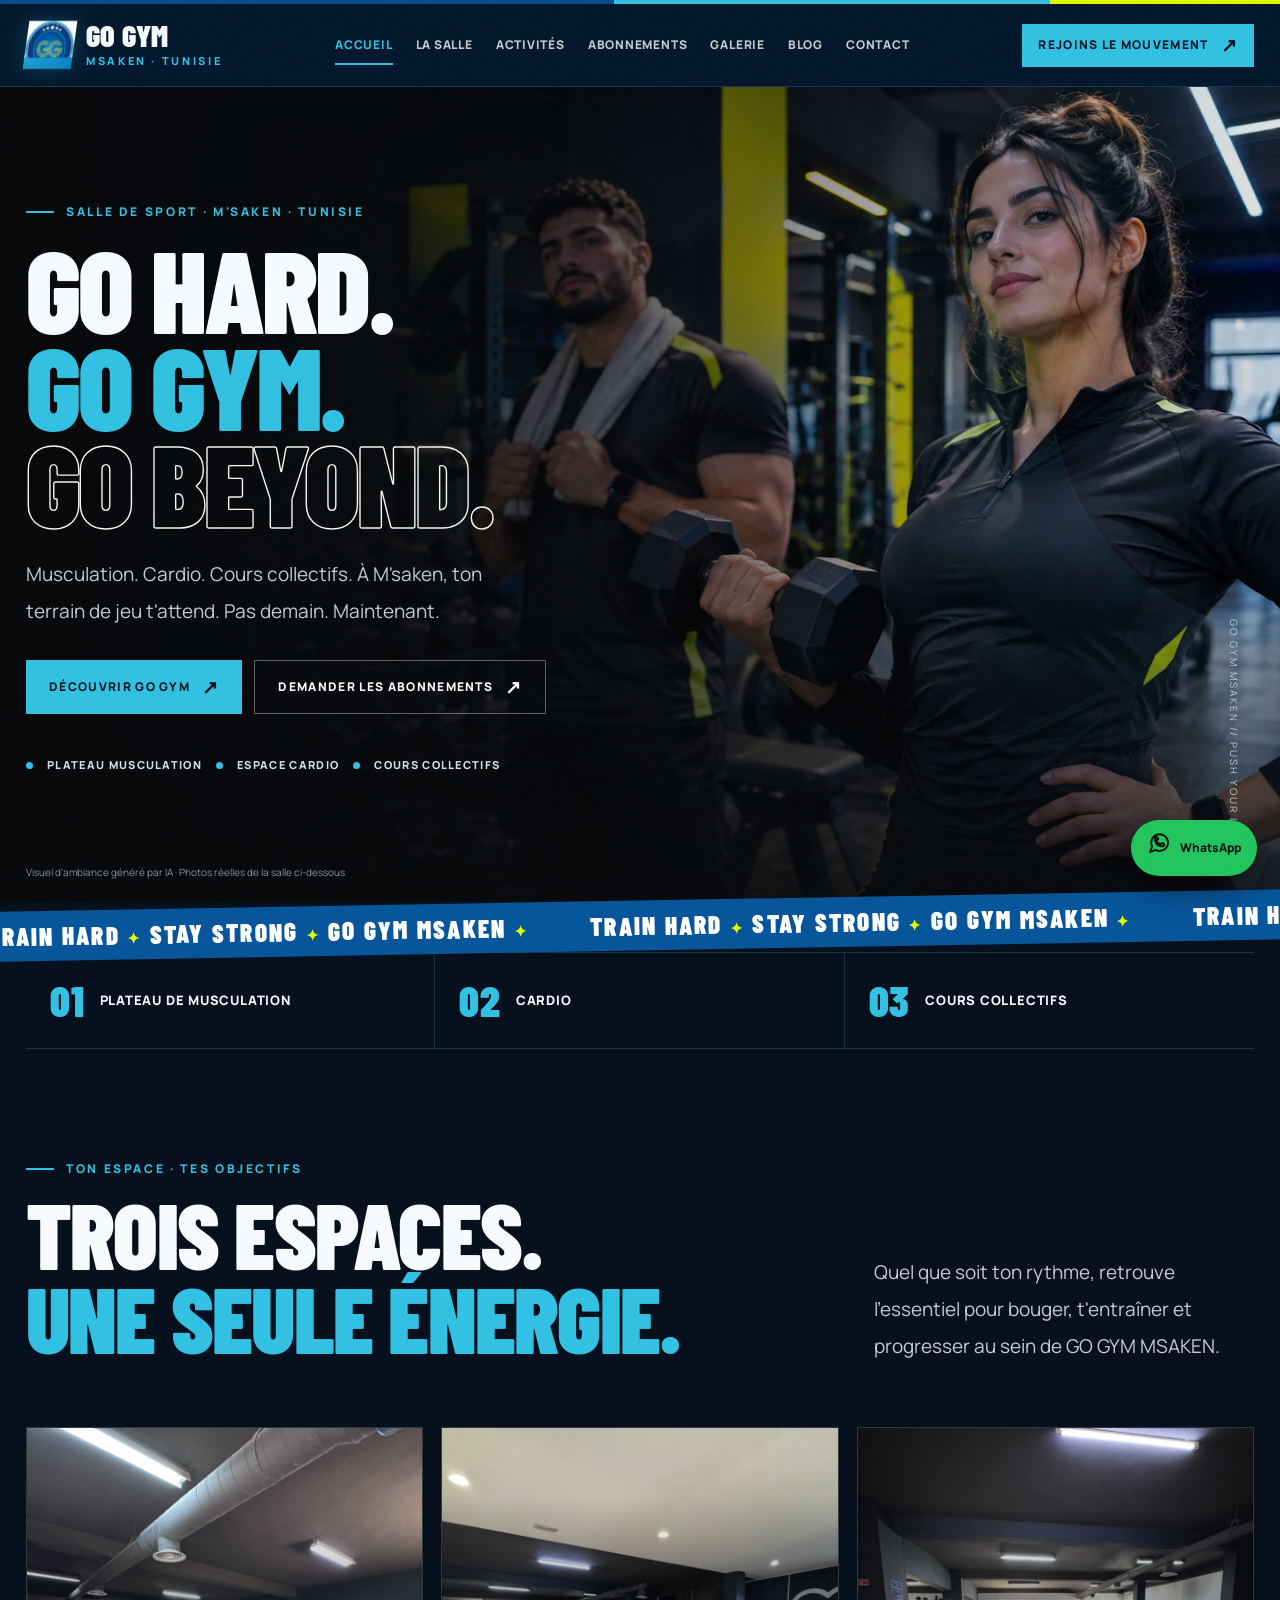
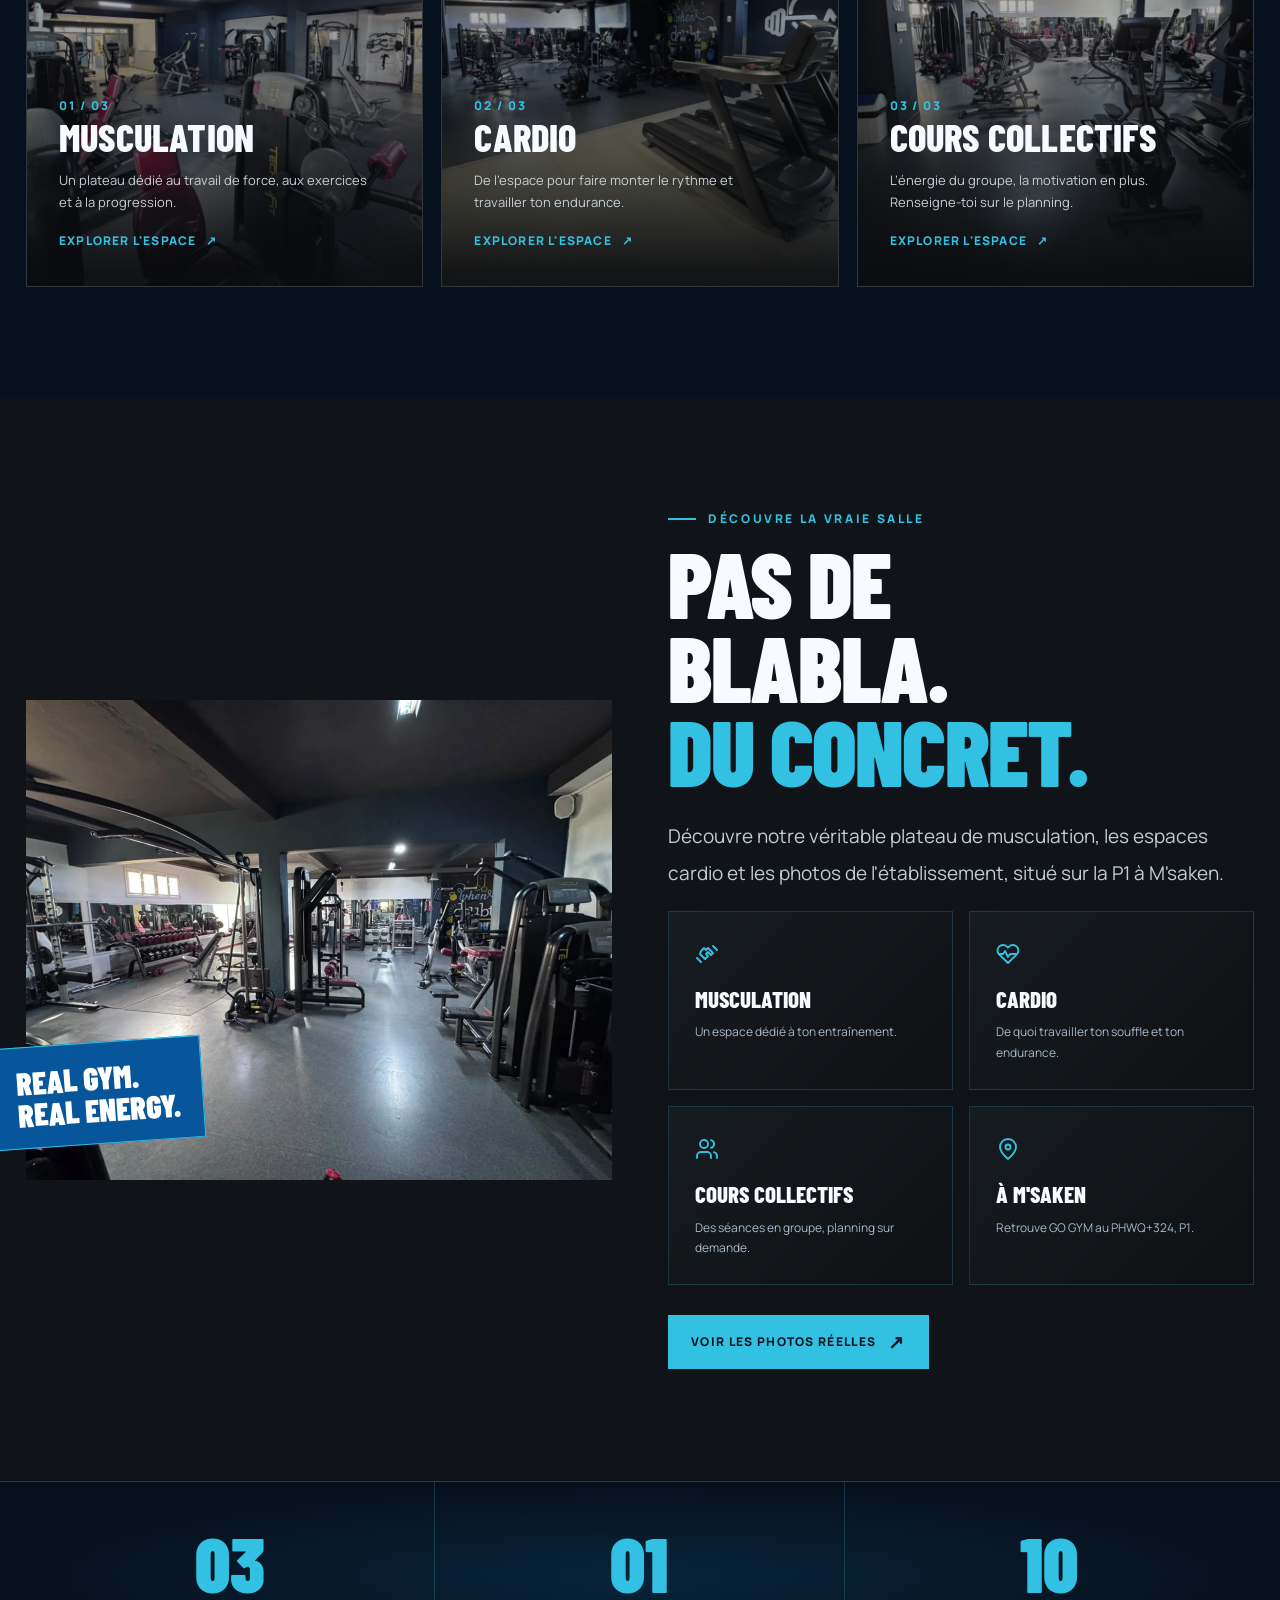
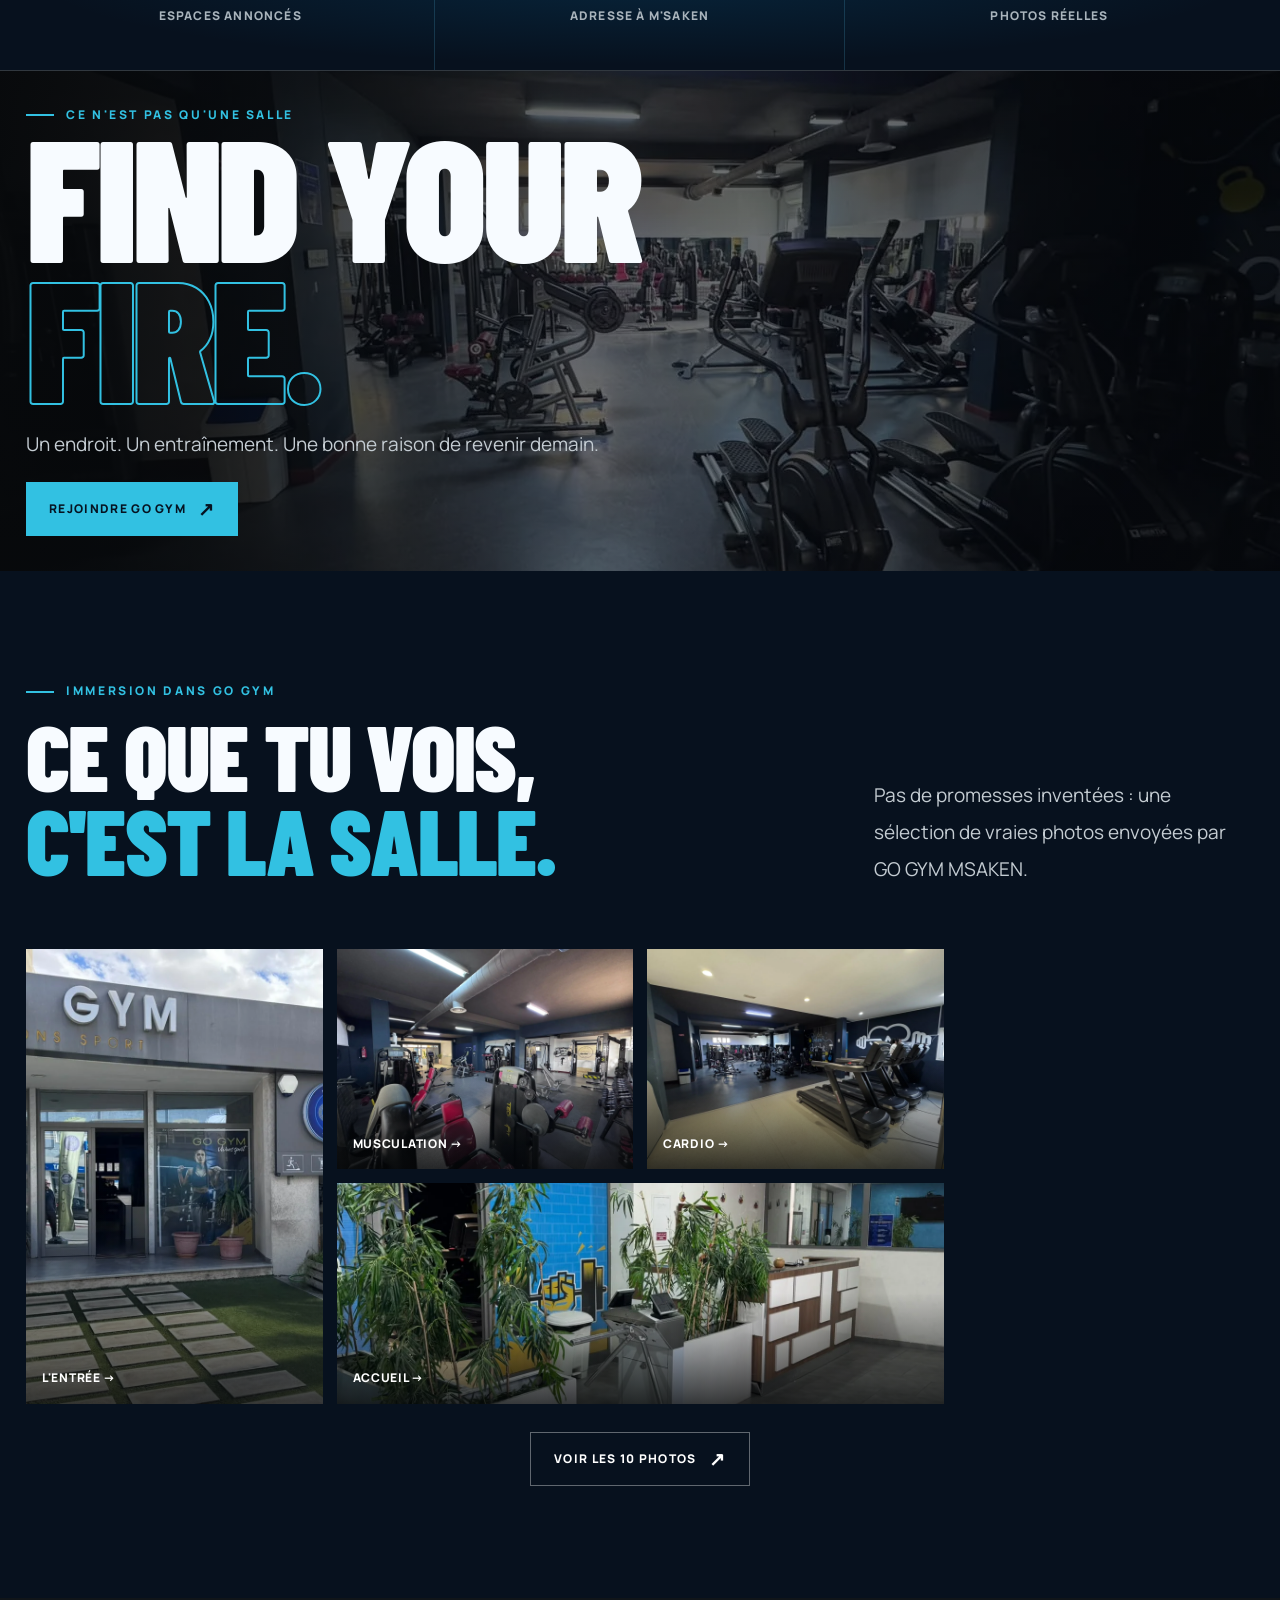
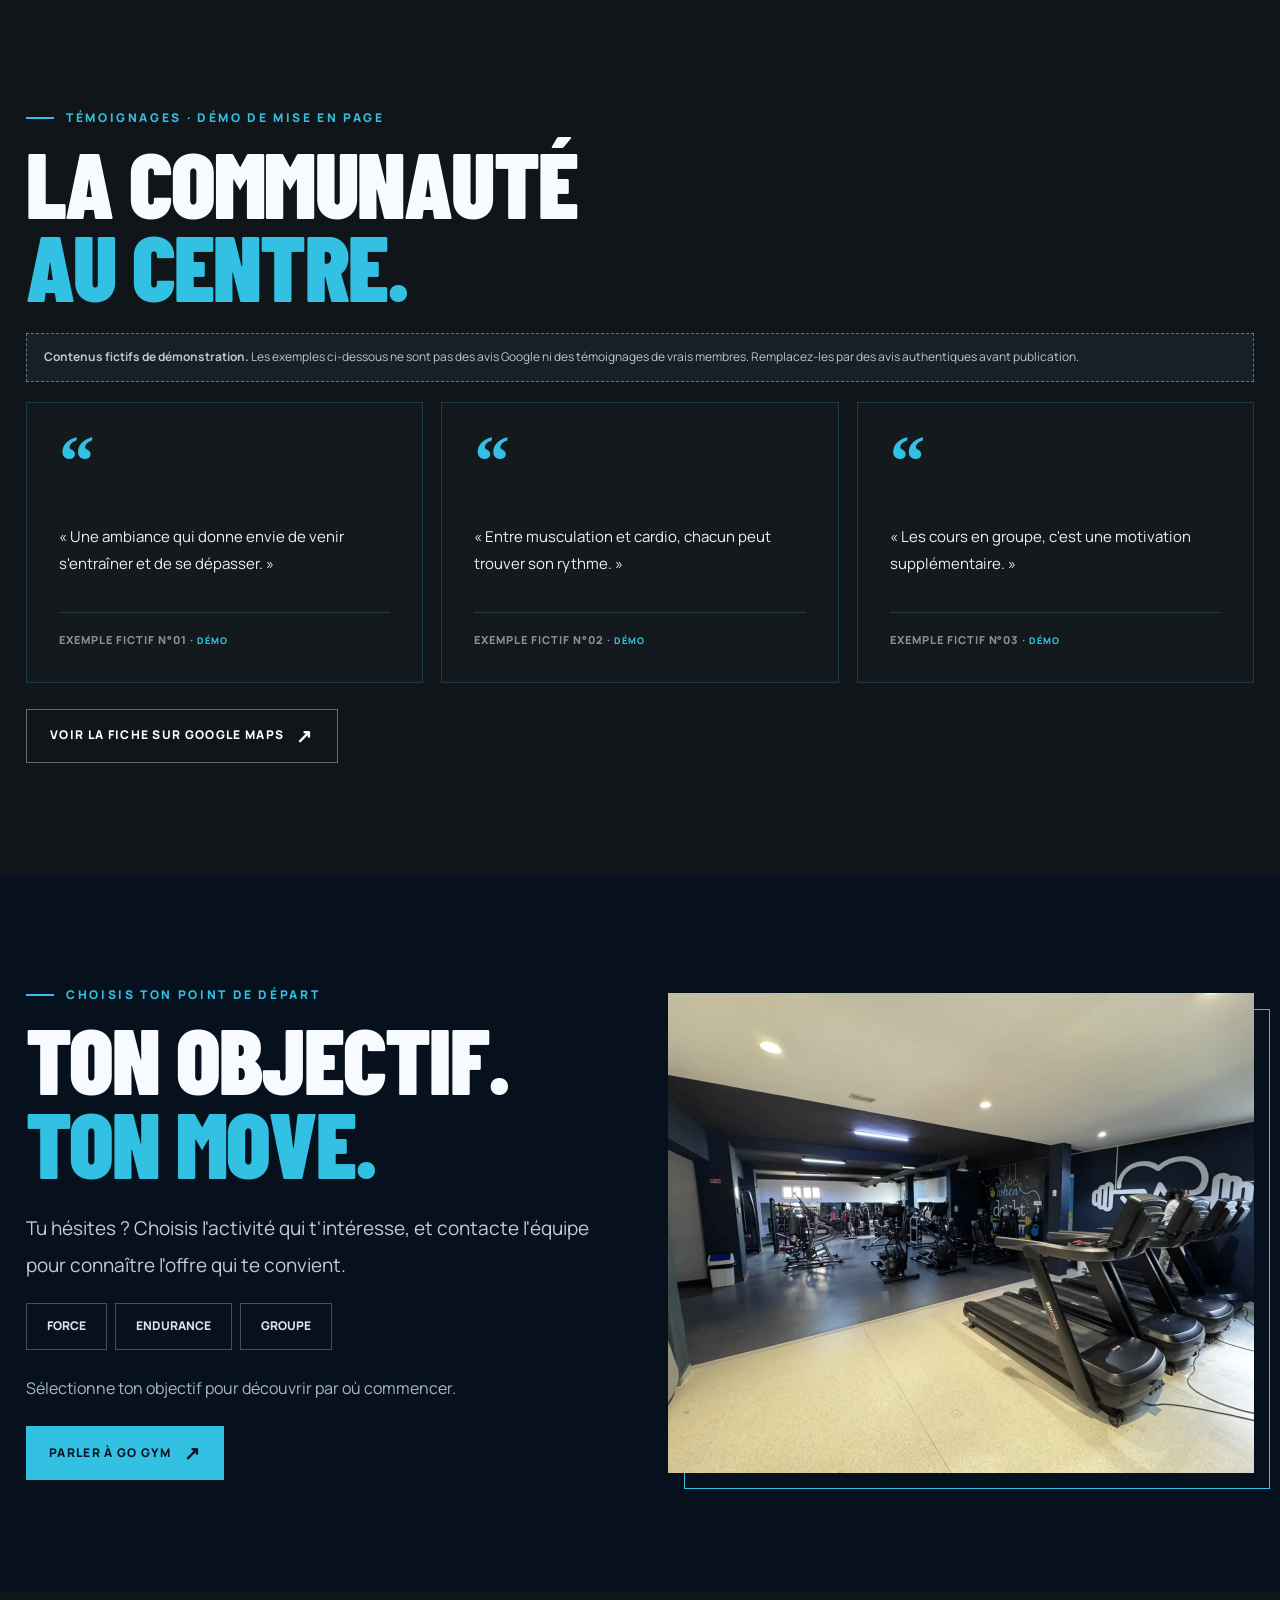
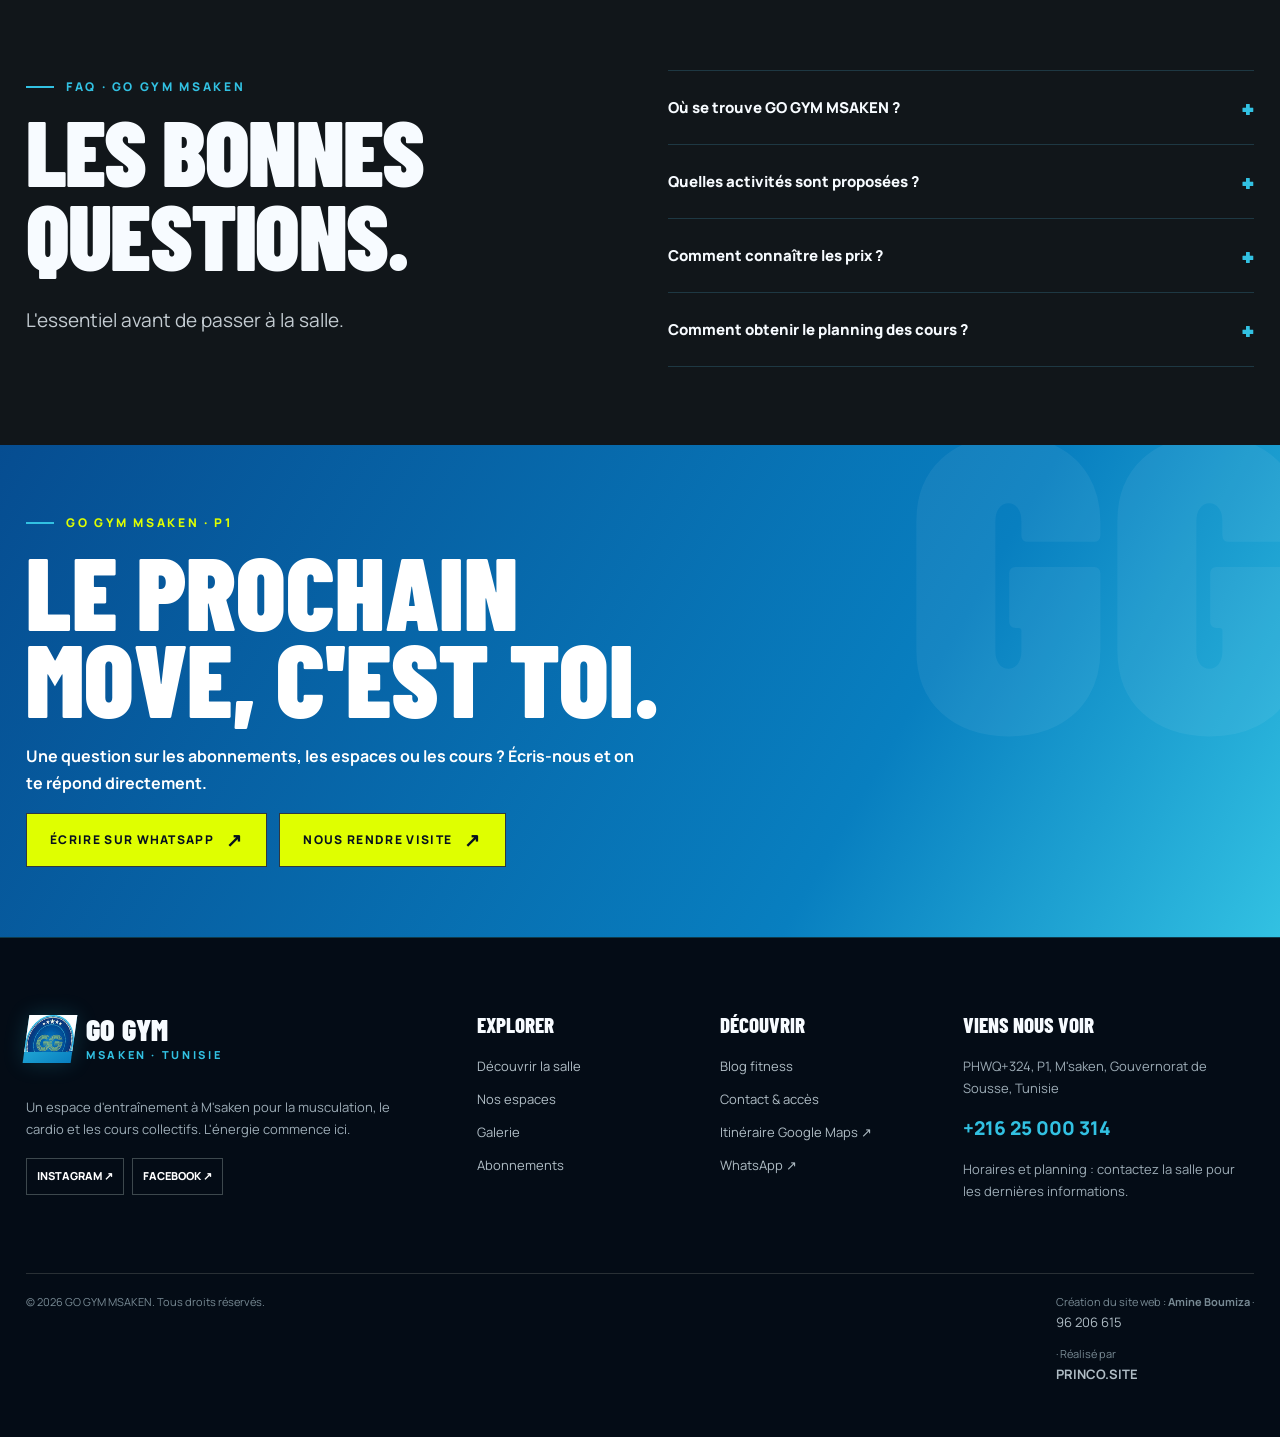
==== commit e44c3d8f: "Apply original GO GYM logo, icons and favicon SEO metadata to index.html" ====
--- a/index.html
+++ b/index.html
@@ -1,5 +1,5 @@
 <!doctype html>
-<html lang="fr-TN"><head><meta charset="utf-8"><meta name="viewport" content="width=device-width, initial-scale=1"><meta name="theme-color" content="#090b0e"><meta name="description" content="GO GYM MSAKEN, salle de sport à M&#x27;saken sur la P1 : plateau de musculation, cardio et cours collectifs. Découvrez la salle, les photos et contactez-nous."><meta name="robots" content="index,follow,max-image-preview:large"><title>Salle de sport à M&#x27;saken : musculation, cardio &amp; cours collectifs | GO GYM MSAKEN</title><meta property="og:type" content="website"><meta property="og:site_name" content="GO GYM MSAKEN"><meta property="og:locale" content="fr_TN"><meta property="og:title" content="Salle de sport à M&#x27;saken : musculation, cardio &amp; cours collectifs | GO GYM MSAKEN"><meta property="og:description" content="GO GYM MSAKEN, salle de sport à M&#x27;saken sur la P1 : plateau de musculation, cardio et cours collectifs. Découvrez la salle, les photos et contactez-nous."><meta name="twitter:card" content="summary_large_image"><link rel="icon" type="image/svg+xml" href="assets/icons/favicon.svg"><link rel="preconnect" href="https://fonts.googleapis.com"><link rel="preconnect" href="https://fonts.gstatic.com" crossorigin><link rel="stylesheet" href="css/style.css"><script type="application/ld+json">{
+<html lang="fr-TN"><head><meta charset="utf-8"><meta name="viewport" content="width=device-width, initial-scale=1"><meta name="theme-color" content="#090b0e"><meta name="description" content="GO GYM MSAKEN, salle de sport à M&#x27;saken sur la P1 : plateau de musculation, cardio et cours collectifs. Découvrez la salle, les photos et contactez-nous."><meta name="robots" content="index,follow,max-image-preview:large"><title>Salle de sport à M&#x27;saken : musculation, cardio &amp; cours collectifs | GO GYM MSAKEN</title><meta property="og:type" content="website"><meta property="og:site_name" content="GO GYM MSAKEN"><meta property="og:locale" content="fr_TN"><meta property="og:title" content="Salle de sport à M&#x27;saken : musculation, cardio &amp; cours collectifs | GO GYM MSAKEN"><meta property="og:description" content="GO GYM MSAKEN, salle de sport à M&#x27;saken sur la P1 : plateau de musculation, cardio et cours collectifs. Découvrez la salle, les photos et contactez-nous."><meta name="twitter:card" content="summary_large_image"><link rel="icon" type="image/png" sizes="96x96" href="assets/icons/favicon.png"><link rel="shortcut icon" href="assets/icons/favicon.png"><meta name="application-name" content="GO GYM MSAKEN"><link rel="preconnect" href="https://fonts.googleapis.com"><link rel="preconnect" href="https://fonts.gstatic.com" crossorigin><link rel="stylesheet" href="css/style.css"><script type="application/ld+json">{
   "@context": "https://schema.org",
   "@type": "ExerciseGym",
   "name": "GO GYM MSAKEN",
@@ -20,16 +20,19 @@
   "availableLanguage": [
     "fr",
     "ar"
-  ]
-}</script></head><body>
-<a href="#contenu" class="skip">Aller au contenu</a><div class="topline"></div><header class="header"><nav class="nav container" aria-label="Navigation principale"><a class="brand" href="index.html" aria-label="GO GYM MSAKEN accueil"><span class="brand-mark" aria-hidden="true">GG</span><span class="brand-type">GO GYM<span>MSAKEN · TUNISIE</span></span></a><div class="nav-links" id="main-nav"><a href="index.html" class="active" aria-current=page>Accueil</a><a href="la-salle.html" class="" >La salle</a><a href="activites.html" class="" >Activités</a><a href="abonnements.html" class="" >Abonnements</a><a href="galerie.html" class="" >Galerie</a><a href="blog/index.html" class="" >Blog</a><a href="contact.html" class="" >Contact</a></div><div class="nav-actions"><a class="btn btn-primary" href="https://wa.me/21625000314?text=Bonjour%20GO%20GYM%20MSAKEN%2C%20je%20souhaite%20des%20informations%20sur%20la%20salle." target="_blank" rel="noopener noreferrer">Rejoins le mouvement <span class="arrow" aria-hidden="true">↗</span></a><button class="menu-toggle" aria-controls="main-nav" aria-expanded="false" aria-label="Ouvrir le menu">☰</button></div></nav></header><main id="contenu"><section class="hero" aria-label="GO GYM MSAKEN"><div class="hero-image" style="background-image:url('assets/images/hero-ai.webp')"></div><div class="container hero-inner"><div class="eyebrow">SALLE DE SPORT · M'SAKEN · TUNISIE</div><h1 class="heading">GO HARD.<br><span class="accent">GO GYM.</span><br><span class="outline-word">GO BEYOND.</span></h1><p class="lede">Musculation. Cardio. Cours collectifs. À M'saken, ton terrain de jeu t'attend. Pas demain. Maintenant.</p><div class="button-pair"><a class="btn btn-primary" href="la-salle.html" >Découvrir GO GYM <span class="arrow" aria-hidden="true">↗</span></a><a class="btn btn-outline" href="https://wa.me/21625000314?text=Bonjour%20GO%20GYM%20MSAKEN%2C%20je%20souhaite%20des%20informations%20sur%20la%20salle." target="_blank" rel="noopener noreferrer">Demander les abonnements <span class="arrow" aria-hidden="true">↗</span></a></div><div class="hero-badges"><span class="dot"></span> Plateau musculation <span class="dot"></span> Espace cardio <span class="dot"></span> Cours collectifs</div></div><div class="hero-rail">GO GYM MSAKEN // PUSH YOUR LIMITS</div><span class="hero-disclaimer">Visuel d'ambiance généré par IA · Photos réelles de la salle ci-dessous</span></section>
+  ],
+  "url": "https://gogymmsaken.com/",
+  "logo": "https://gogymmsaken.com/assets/icons/go-gym-original.png",
+  "image": "https://gogymmsaken.com/assets/images/facade-go-gym.webp"
+}</script><link rel="canonical" href="https://gogymmsaken.com/"><meta property="og:url" content="https://gogymmsaken.com/"><meta property="og:image" content="https://gogymmsaken.com/assets/icons/go-gym-original.png"><meta property="og:image:alt" content="Logo officiel GO GYM MSAKEN"><meta name="twitter:image" content="https://gogymmsaken.com/assets/icons/go-gym-original.png"></head><body>
+<a href="#contenu" class="skip">Aller au contenu</a><div class="topline"></div><header class="header"><nav class="nav container" aria-label="Navigation principale"><a class="brand" href="index.html" aria-label="GO GYM MSAKEN accueil"><span class="brand-mark" aria-hidden="true"><img src="assets/icons/go-gym-original.png" width="56" height="56" alt="" decoding="async"></span><span class="brand-type">GO GYM<span>MSAKEN · TUNISIE</span></span></a><div class="nav-links" id="main-nav"><a href="index.html" class="active" aria-current=page>Accueil</a><a href="la-salle.html" class="" >La salle</a><a href="activites.html" class="" >Activités</a><a href="abonnements.html" class="" >Abonnements</a><a href="galerie.html" class="" >Galerie</a><a href="blog/index.html" class="" >Blog</a><a href="contact.html" class="" >Contact</a></div><div class="nav-actions"><a class="btn btn-primary" href="https://wa.me/21625000314?text=Bonjour%20GO%20GYM%20MSAKEN%2C%20je%20souhaite%20des%20informations%20sur%20la%20salle." target="_blank" rel="noopener noreferrer">Rejoins le mouvement <span class="arrow" aria-hidden="true">↗</span></a><button class="menu-toggle" aria-controls="main-nav" aria-expanded="false" aria-label="Ouvrir le menu">☰</button></div></nav></header><main id="contenu"><section class="hero" aria-label="GO GYM MSAKEN"><div class="hero-image" style="background-image:url('assets/images/hero-ai.webp')"></div><div class="container hero-inner"><div class="eyebrow">SALLE DE SPORT · M'SAKEN · TUNISIE</div><h1 class="heading">GO HARD.<br><span class="accent">GO GYM.</span><br><span class="outline-word">GO BEYOND.</span></h1><p class="lede">Musculation. Cardio. Cours collectifs. À M'saken, ton terrain de jeu t'attend. Pas demain. Maintenant.</p><div class="button-pair"><a class="btn btn-primary" href="la-salle.html" >Découvrir GO GYM <span class="arrow" aria-hidden="true">↗</span></a><a class="btn btn-outline" href="https://wa.me/21625000314?text=Bonjour%20GO%20GYM%20MSAKEN%2C%20je%20souhaite%20des%20informations%20sur%20la%20salle." target="_blank" rel="noopener noreferrer">Demander les abonnements <span class="arrow" aria-hidden="true">↗</span></a></div><div class="hero-badges"><span class="dot"></span> Plateau musculation <span class="dot"></span> Espace cardio <span class="dot"></span> Cours collectifs</div></div><div class="hero-rail">GO GYM MSAKEN // PUSH YOUR LIMITS</div><span class="hero-disclaimer">Visuel d'ambiance généré par IA · Photos réelles de la salle ci-dessous</span></section>
 <div class="ticker" aria-hidden="true"><div class="ticker-track"><span>TRAIN HARD <b>✦</b> STAY STRONG <b>✦</b> GO GYM MSAKEN <b>✦</b></span> <span>TRAIN HARD <b>✦</b> STAY STRONG <b>✦</b> GO GYM MSAKEN <b>✦</b></span> <span>TRAIN HARD <b>✦</b> STAY STRONG <b>✦</b> GO GYM MSAKEN <b>✦</b></span> <span>TRAIN HARD <b>✦</b> STAY STRONG <b>✦</b> GO GYM MSAKEN <b>✦</b></span></div></div>
 <section class="container trust-strip" aria-label="Nos trois espaces"><div class="trust-item"><span class="trust-icon">01</span> Plateau de musculation</div><div class="trust-item"><span class="trust-icon">02</span> Cardio</div><div class="trust-item"><span class="trust-icon">03</span> Cours collectifs</div></section>
 <section class="section container" id="espaces"><div class="section-head reveal"><div><div class="eyebrow">Ton espace · Tes objectifs</div><h2 class="h2">TROIS ESPACES.<br><span class="accent">UNE SEULE ÉNERGIE.</span></h2></div><p class="lede">Quel que soit ton rythme, retrouve l'essentiel pour bouger, t'entraîner et progresser au sein de GO GYM MSAKEN.</p></div><div class="three-cols"><a href="activites.html#musculation" class="service-card reveal"><img src="assets/images/musculation-machines.webp" loading="lazy" decoding="async" alt="Musculation à GO GYM MSAKEN" ><div class="service-content"><span class="service-number">01 / 03</span><h3 class="h3">Musculation</h3><p>Un plateau dédié au travail de force, aux exercices et à la progression.</p><span class="card-link">Explorer l'espace <span aria-hidden="true">↗</span></span></div></a><a href="activites.html#cardio" class="service-card reveal"><img src="assets/images/cardio-tapis.webp" loading="lazy" decoding="async" alt="Cardio à GO GYM MSAKEN" ><div class="service-content"><span class="service-number">02 / 03</span><h3 class="h3">Cardio</h3><p>De l’espace pour faire monter le rythme et travailler ton endurance.</p><span class="card-link">Explorer l'espace <span aria-hidden="true">↗</span></span></div></a><a href="activites.html#cours" class="service-card reveal"><img src="assets/images/cardio-espace.webp" loading="lazy" decoding="async" alt="Cours collectifs à GO GYM MSAKEN" ><div class="service-content"><span class="service-number">03 / 03</span><h3 class="h3">Cours collectifs</h3><p>L’énergie du groupe, la motivation en plus. Renseigne-toi sur le planning.</p><span class="card-link">Explorer l'espace <span aria-hidden="true">↗</span></span></div></a></div></section>
-<section class="section" style="background:#101418"><div class="container two-cols"><div class="photo-frame reveal"><img src="assets/images/musculation-interieur.webp" loading="lazy" decoding="async" alt="Photo réelle du plateau de musculation GO GYM MSAKEN" ><div class="photo-stamp">REAL GYM.<br>REAL ENERGY.</div></div><div class="reveal"><div class="eyebrow">Découvre la vraie salle</div><h2 class="h2">PAS DE<br>BLABLA.<br><span class="accent">DU CONCRET.</span></h2><p class="lede">Découvre notre véritable plateau de musculation, les espaces cardio et les photos de l'établissement, situé sur la P1 à M'saken.</p><div class="feature-grid"><div class="feature"><span class="glyph">✳</span><b>Musculation</b><p>Un espace dédié à ton entraînement.</p></div><div class="feature"><span class="glyph">↗</span><b>Cardio</b><p>De quoi travailler ton souffle et ton endurance.</p></div><div class="feature"><span class="glyph">◈</span><b>Cours collectifs</b><p>Des séances en groupe, planning sur demande.</p></div><div class="feature"><span class="glyph">⌖</span><b>À M'saken</b><p>Retrouve GO GYM au PHWQ+324, P1.</p></div></div><div style="margin-top:30px"><a class="btn btn-primary" href="galerie.html" >Voir les photos réelles <span class="arrow" aria-hidden="true">↗</span></a></div></div></div></section>
+<section class="section" style="background:#101418"><div class="container two-cols"><div class="photo-frame reveal"><img src="assets/images/musculation-interieur.webp" loading="lazy" decoding="async" alt="Photo réelle du plateau de musculation GO GYM MSAKEN" ><div class="photo-stamp">REAL GYM.<br>REAL ENERGY.</div></div><div class="reveal"><div class="eyebrow">Découvre la vraie salle</div><h2 class="h2">PAS DE<br>BLABLA.<br><span class="accent">DU CONCRET.</span></h2><p class="lede">Découvre notre véritable plateau de musculation, les espaces cardio et les photos de l'établissement, situé sur la P1 à M'saken.</p><div class="feature-grid"><div class="feature"><span class="glyph"><svg width="24" height="24" viewBox="0 0 24 24" fill="none" stroke="currentColor" stroke-width="1.9" stroke-linecap="round" stroke-linejoin="round" aria-hidden="true"><path d="m6 9 3-3 2 2 2-2 5 5-2 2-3-3-2 2 2 2-3 3-5-5z"/><path d="M2 16l4 4m12-16 4 4"/></svg></span><b>Musculation</b><p>Un espace dédié à ton entraînement.</p></div><div class="feature"><span class="glyph"><svg width="24" height="24" viewBox="0 0 24 24" fill="none" stroke="currentColor" stroke-width="1.9" stroke-linecap="round" stroke-linejoin="round" aria-hidden="true"><path d="M20.8 4.6a5.5 5.5 0 0 0-7.8 0L12 5.7l-1.1-1.1a5.5 5.5 0 0 0-7.8 7.8L12 21l8.8-8.6a5.5 5.5 0 0 0 0-7.8Z"/><path d="M3 12h4l2-3 3 6 2-3h6"/></svg></span><b>Cardio</b><p>De quoi travailler ton souffle et ton endurance.</p></div><div class="feature"><span class="glyph"><svg width="24" height="24" viewBox="0 0 24 24" fill="none" stroke="currentColor" stroke-width="1.9" stroke-linecap="round" stroke-linejoin="round" aria-hidden="true"><path d="M16 21v-2a4 4 0 0 0-4-4H6a4 4 0 0 0-4 4v2"/><circle cx="9" cy="7" r="4"/><path d="M22 21v-2a4 4 0 0 0-3-3.87M16 3.13a4 4 0 0 1 0 7.75"/></svg></span><b>Cours collectifs</b><p>Des séances en groupe, planning sur demande.</p></div><div class="feature"><span class="glyph"><svg width="24" height="24" viewBox="0 0 24 24" fill="none" stroke="currentColor" stroke-width="1.9" stroke-linecap="round" stroke-linejoin="round" aria-hidden="true"><path d="M20 10c0 5-8 12-8 12S4 15 4 10a8 8 0 1 1 16 0Z"/><circle cx="12" cy="10" r="2.5"/></svg></span><b>À M'saken</b><p>Retrouve GO GYM au PHWQ+324, P1.</p></div></div><div style="margin-top:30px"><a class="btn btn-primary" href="galerie.html" >Voir les photos réelles <span class="arrow" aria-hidden="true">↗</span></a></div></div></div></section>
 <section class="stats"><div class="container stats-grid"><div class="stat"><strong>03</strong><span>Espaces annoncés</span></div><div class="stat"><strong>01</strong><span>Adresse à M'saken</span></div><div class="stat"><strong>10</strong><span>Photos réelles</span></div></div></section>
 <section class="showcase"><img src="assets/images/cardio-espace.webp" loading="lazy" decoding="async" alt="Salle de cardio et de musculation GO GYM MSAKEN" ><div class="container reveal"><div class="eyebrow">Ce n'est pas qu'une salle</div><div class="big-text">FIND YOUR<br><em>FIRE.</em></div><p class="lede">Un endroit. Un entraînement. Une bonne raison de revenir demain.</p><a class="btn btn-primary" href="https://wa.me/21625000314?text=Bonjour%20GO%20GYM%20MSAKEN%2C%20je%20souhaite%20des%20informations%20sur%20la%20salle." target="_blank" rel="noopener noreferrer">Rejoindre GO GYM <span class="arrow" aria-hidden="true">↗</span></a></div></section>
 <section class="section container"><div class="section-head reveal"><div><div class="eyebrow">Immersion dans GO GYM</div><h2 class="h2">CE QUE TU VOIS,<br><span class="accent">C'EST LA SALLE.</span></h2></div><p class="lede">Pas de promesses inventées : une sélection de vraies photos envoyées par GO GYM MSAKEN.</p></div><div class="gallery-grid"><a href="galerie.html" class="gallery-item tall" aria-label="Voir la salle de musculation"><img src="assets/images/facade-go-gym.webp" loading="lazy" decoding="async" alt="Façade réelle de GO GYM MSAKEN" ><span class="gallery-tag">L'entrée →</span></a><a href="galerie.html" class="gallery-item" aria-label="Voir le plateau de musculation"><img src="assets/images/musculation-machines.webp" loading="lazy" decoding="async" alt="Machines de musculation de GO GYM" ><span class="gallery-tag">Musculation →</span></a><a href="galerie.html" class="gallery-item" aria-label="Voir le cardio"><img src="assets/images/cardio-tapis.webp" loading="lazy" decoding="async" alt="Tapis de course chez GO GYM" ><span class="gallery-tag">Cardio →</span></a><a href="galerie.html" class="gallery-item wide" aria-label="Voir la réception"><img src="assets/images/accueil-reception.webp" loading="lazy" decoding="async" alt="Réception de GO GYM MSAKEN" ><span class="gallery-tag">Accueil →</span></a></div><div style="text-align:center;margin-top:28px"><a class="btn btn-outline" href="galerie.html" >Voir les 10 photos <span class="arrow" aria-hidden="true">↗</span></a></div></section>
 <section class="section" style="background:#101519"><div class="container"><div class="eyebrow">Témoignages · démo de mise en page</div><h2 class="h2">LA COMMUNAUTÉ<br><span class="accent">AU CENTRE.</span></h2><div class="demo-banner"><strong>Contenus fictifs de démonstration.</strong> Les exemples ci-dessous ne sont pas des avis Google ni des témoignages de vrais membres. Remplacez-les par des avis authentiques avant publication.</div><div class="three-cols"><article class="quote-card reveal"><span class="qmark">“</span><p>« Une ambiance qui donne envie de venir s'entraîner et de se dépasser. »</p><div class="quote-foot">Exemple fictif n°01 · <small>démo</small></div></article><article class="quote-card reveal"><span class="qmark">“</span><p>« Entre musculation et cardio, chacun peut trouver son rythme. »</p><div class="quote-foot">Exemple fictif n°02 · <small>démo</small></div></article><article class="quote-card reveal"><span class="qmark">“</span><p>« Les cours en groupe, c'est une motivation supplémentaire. »</p><div class="quote-foot">Exemple fictif n°03 · <small>démo</small></div></article></div><div style="margin-top:26px"><a class="btn btn-outline" href="https://www.google.com/maps/search/?api=1&amp;query=Go%20Gym%20Msaken%20PHWQ%2B324" target="_blank" rel="noopener noreferrer">Voir la fiche sur Google Maps <span class="arrow" aria-hidden="true">↗</span></a></div></div></section>
 <section class="section container"><div class="two-cols"><div class="reveal"><div class="eyebrow">Choisis ton point de départ</div><h2 class="h2">TON OBJECTIF.<br><span class="accent">TON MOVE.</span></h2><p class="lede">Tu hésites ? Choisis l'activité qui t'intéresse, et contacte l'équipe pour connaître l'offre qui te convient.</p><div class="filters" role="group" aria-label="Choisir une activité"><button class="filter" data-goal="musculation" aria-pressed="false">Force</button><button class="filter" data-goal="cardio" aria-pressed="false">Endurance</button><button class="filter" data-goal="collectif" aria-pressed="false">Groupe</button></div><p id="goal-result" class="muted" aria-live="polite">Sélectionne ton objectif pour découvrir par où commencer.</p><div style="margin-top:24px"><a class="btn btn-primary" href="https://wa.me/21625000314?text=Bonjour%20GO%20GYM%20MSAKEN%2C%20je%20souhaite%20des%20informations%20sur%20la%20salle." target="_blank" rel="noopener noreferrer">Parler à GO GYM <span class="arrow" aria-hidden="true">↗</span></a></div></div><div class="photo-frame reveal"><img src="assets/images/cardio-tapis.webp" loading="lazy" decoding="async" alt="Espace cardio et tapis de course à GO GYM MSAKEN" ></div></div></section>
-<section class="section tight" style="background:#11161a"><div class="container two-cols"><div><div class="eyebrow">FAQ · GO GYM MSAKEN</div><h2 class="h2">LES BONNES<br>QUESTIONS.</h2><p class="lede">L'essentiel avant de passer à la salle.</p></div><div class="faq"><details><summary>Où se trouve GO GYM MSAKEN ?</summary><p>Sur la route P1 à M'saken, à l'adresse PHWQ+324. Utilise le bouton Itinéraire pour ouvrir Google Maps.</p></details><details><summary>Quelles activités sont proposées ?</summary><p>GO GYM MSAKEN propose un plateau de musculation, du cardio et une salle de cours collectifs.</p></details><details><summary>Comment connaître les prix ?</summary><p>Les tarifs peuvent changer. Contacte directement la salle au +216 25 000 314 ou sur WhatsApp pour les offres à jour.</p></details><details><summary>Comment obtenir le planning des cours ?</summary><p>Le planning précis n'a pas été communiqué. Demande les horaires actuels auprès de GO GYM sur WhatsApp.</p></details></div></div></section><section class="cta-band"><div class="container"><div class="eyebrow" style="color:#141818">GO GYM MSAKEN · P1</div><h2>LE PROCHAIN<br>MOVE, C'EST TOI.</h2><p>Une question sur les abonnements, les espaces ou les cours ? Écris-nous et on te répond directement.</p><div class="button-pair"><a class="btn btn-dark" href="https://wa.me/21625000314?text=Bonjour%20GO%20GYM%20MSAKEN%2C%20je%20souhaite%20des%20informations%20sur%20la%20salle." target="_blank" rel="noopener noreferrer">Écrire sur WhatsApp <span class="arrow" aria-hidden="true">↗</span></a><a class="btn btn-dark" href="https://www.google.com/maps/search/?api=1&amp;query=Go%20Gym%20Msaken%20PHWQ%2B324" target="_blank" rel="noopener noreferrer">Nous rendre visite <span class="arrow" aria-hidden="true">↗</span></a></div></div></section></main><footer class="footer"><div class="container"><div class="footer-grid"><div><a class="brand" href="index.html"><span class="brand-mark">GG</span><span class="brand-type">GO GYM<span>MSAKEN · TUNISIE</span></span></a><p>Un espace d'entraînement à M'saken pour la musculation, le cardio et les cours collectifs. L'énergie commence ici.</p><div class="social-row"><a href="https://www.instagram.com/gogym.msaken/" target="_blank" rel="noopener noreferrer">Instagram ↗</a><a href="https://www.facebook.com/gogym.tn/?locale=fr_FR" target="_blank" rel="noopener noreferrer">Facebook ↗</a></div></div><div><h4>Explorer</h4><a href="la-salle.html">Découvrir la salle</a><a href="activites.html">Nos espaces</a><a href="galerie.html">Galerie</a><a href="abonnements.html">Abonnements</a></div><div><h4>Découvrir</h4><a href="blog/index.html">Blog fitness</a><a href="contact.html">Contact & accès</a><a href="https://www.google.com/maps/search/?api=1&query=Go%20Gym%20Msaken%20PHWQ%2B324" target="_blank" rel="noopener noreferrer">Itinéraire Google Maps ↗</a><a href="https://wa.me/21625000314?text=Bonjour%20GO%20GYM%20MSAKEN%2C%20je%20souhaite%20des%20informations%20sur%20la%20salle." target="_blank" rel="noopener noreferrer">WhatsApp ↗</a></div><div><h4>Viens nous voir</h4><p>PHWQ+324, P1, M'saken, Gouvernorat de Sousse, Tunisie</p><a href="tel:+21625000314" style="font-weight:900;color:var(--accent);font-size:19px">+216 25 000 314</a><p>Horaires et planning : contactez la salle pour les dernières informations.</p></div></div><div class="footer-bottom"><span>© <span data-current-year>2026</span> GO GYM MSAKEN. Tous droits réservés.</span><span class="site-credit">Création du site web : <strong>Amine Boumiza</strong> · <a href="tel:+21696206615">96 206 615</a> · Réalisé par <a href="https://princo.site" target="_blank" rel="noopener noreferrer"><strong>PRINCO.SITE</strong></a></span></div></div></footer><a href="https://wa.me/21625000314?text=Bonjour%20GO%20GYM%20MSAKEN%2C%20je%20souhaite%20des%20informations%20sur%20la%20salle." class="whatsapp-float" target="_blank" rel="noopener noreferrer" aria-label="Contacter GO GYM MSAKEN sur WhatsApp"><span class="whatsapp-icon" aria-hidden="true">✆</span><span>WhatsApp</span></a><script src="js/main.js" defer></script></body></html>+<section class="section tight" style="background:#11161a"><div class="container two-cols"><div><div class="eyebrow">FAQ · GO GYM MSAKEN</div><h2 class="h2">LES BONNES<br>QUESTIONS.</h2><p class="lede">L'essentiel avant de passer à la salle.</p></div><div class="faq"><details><summary>Où se trouve GO GYM MSAKEN ?</summary><p>Sur la route P1 à M'saken, à l'adresse PHWQ+324. Utilise le bouton Itinéraire pour ouvrir Google Maps.</p></details><details><summary>Quelles activités sont proposées ?</summary><p>GO GYM MSAKEN propose un plateau de musculation, du cardio et une salle de cours collectifs.</p></details><details><summary>Comment connaître les prix ?</summary><p>Les tarifs peuvent changer. Contacte directement la salle au +216 25 000 314 ou sur WhatsApp pour les offres à jour.</p></details><details><summary>Comment obtenir le planning des cours ?</summary><p>Le planning précis n'a pas été communiqué. Demande les horaires actuels auprès de GO GYM sur WhatsApp.</p></details></div></div></section><section class="cta-band"><div class="container"><div class="eyebrow" style="color:#141818">GO GYM MSAKEN · P1</div><h2>LE PROCHAIN<br>MOVE, C'EST TOI.</h2><p>Une question sur les abonnements, les espaces ou les cours ? Écris-nous et on te répond directement.</p><div class="button-pair"><a class="btn btn-dark" href="https://wa.me/21625000314?text=Bonjour%20GO%20GYM%20MSAKEN%2C%20je%20souhaite%20des%20informations%20sur%20la%20salle." target="_blank" rel="noopener noreferrer">Écrire sur WhatsApp <span class="arrow" aria-hidden="true">↗</span></a><a class="btn btn-dark" href="https://www.google.com/maps/search/?api=1&amp;query=Go%20Gym%20Msaken%20PHWQ%2B324" target="_blank" rel="noopener noreferrer">Nous rendre visite <span class="arrow" aria-hidden="true">↗</span></a></div></div></section></main><footer class="footer"><div class="container"><div class="footer-grid"><div><a class="brand" href="index.html"><span class="brand-mark" aria-hidden="true"><img src="assets/icons/go-gym-original.png" width="56" height="56" alt="" decoding="async"></span><span class="brand-type">GO GYM<span>MSAKEN · TUNISIE</span></span></a><p>Un espace d'entraînement à M'saken pour la musculation, le cardio et les cours collectifs. L'énergie commence ici.</p><div class="social-row"><a href="https://www.instagram.com/gogym.msaken/" target="_blank" rel="noopener noreferrer">Instagram ↗</a><a href="https://www.facebook.com/gogym.tn/?locale=fr_FR" target="_blank" rel="noopener noreferrer">Facebook ↗</a></div></div><div><h4>Explorer</h4><a href="la-salle.html">Découvrir la salle</a><a href="activites.html">Nos espaces</a><a href="galerie.html">Galerie</a><a href="abonnements.html">Abonnements</a></div><div><h4>Découvrir</h4><a href="blog/index.html">Blog fitness</a><a href="contact.html">Contact & accès</a><a href="https://www.google.com/maps/search/?api=1&query=Go%20Gym%20Msaken%20PHWQ%2B324" target="_blank" rel="noopener noreferrer">Itinéraire Google Maps ↗</a><a href="https://wa.me/21625000314?text=Bonjour%20GO%20GYM%20MSAKEN%2C%20je%20souhaite%20des%20informations%20sur%20la%20salle." target="_blank" rel="noopener noreferrer">WhatsApp ↗</a></div><div><h4>Viens nous voir</h4><p>PHWQ+324, P1, M'saken, Gouvernorat de Sousse, Tunisie</p><a href="tel:+21625000314" style="font-weight:900;color:var(--accent);font-size:19px">+216 25 000 314</a><p>Horaires et planning : contactez la salle pour les dernières informations.</p></div></div><div class="footer-bottom"><span>© <span data-current-year>2026</span> GO GYM MSAKEN. Tous droits réservés.</span><span class="site-credit">Création du site web : <strong>Amine Boumiza</strong> · <a href="tel:+21696206615">96 206 615</a> · Réalisé par <a href="https://princo.site" target="_blank" rel="noopener noreferrer"><strong>PRINCO.SITE</strong></a></span></div></div></footer><a href="https://wa.me/21625000314?text=Bonjour%20GO%20GYM%20MSAKEN%2C%20je%20souhaite%20des%20informations%20sur%20la%20salle." class="whatsapp-float" target="_blank" rel="noopener noreferrer" aria-label="Contacter GO GYM MSAKEN sur WhatsApp"><span class="whatsapp-icon" aria-hidden="true"><svg width="24" height="24" viewBox="0 0 24 24" fill="none" stroke="currentColor" stroke-width="1.9" stroke-linecap="round" stroke-linejoin="round" aria-hidden="true"><path d="M21 11.5a8.4 8.4 0 0 1-12.4 7.4L3 21l2.1-5.6A8.4 8.4 0 1 1 21 11.5Z"/><path d="M8.8 8.2c.4 2.6 2.4 4.6 5 5l1.3-1.3 2 1.2-.4 2c-5.4 1.1-9.7-3.2-8.6-8.6l2-.4 1.2 2-1.5 1.1Z"/></svg></span><span>WhatsApp</span></a><script src="js/main.js" defer></script></body></html>
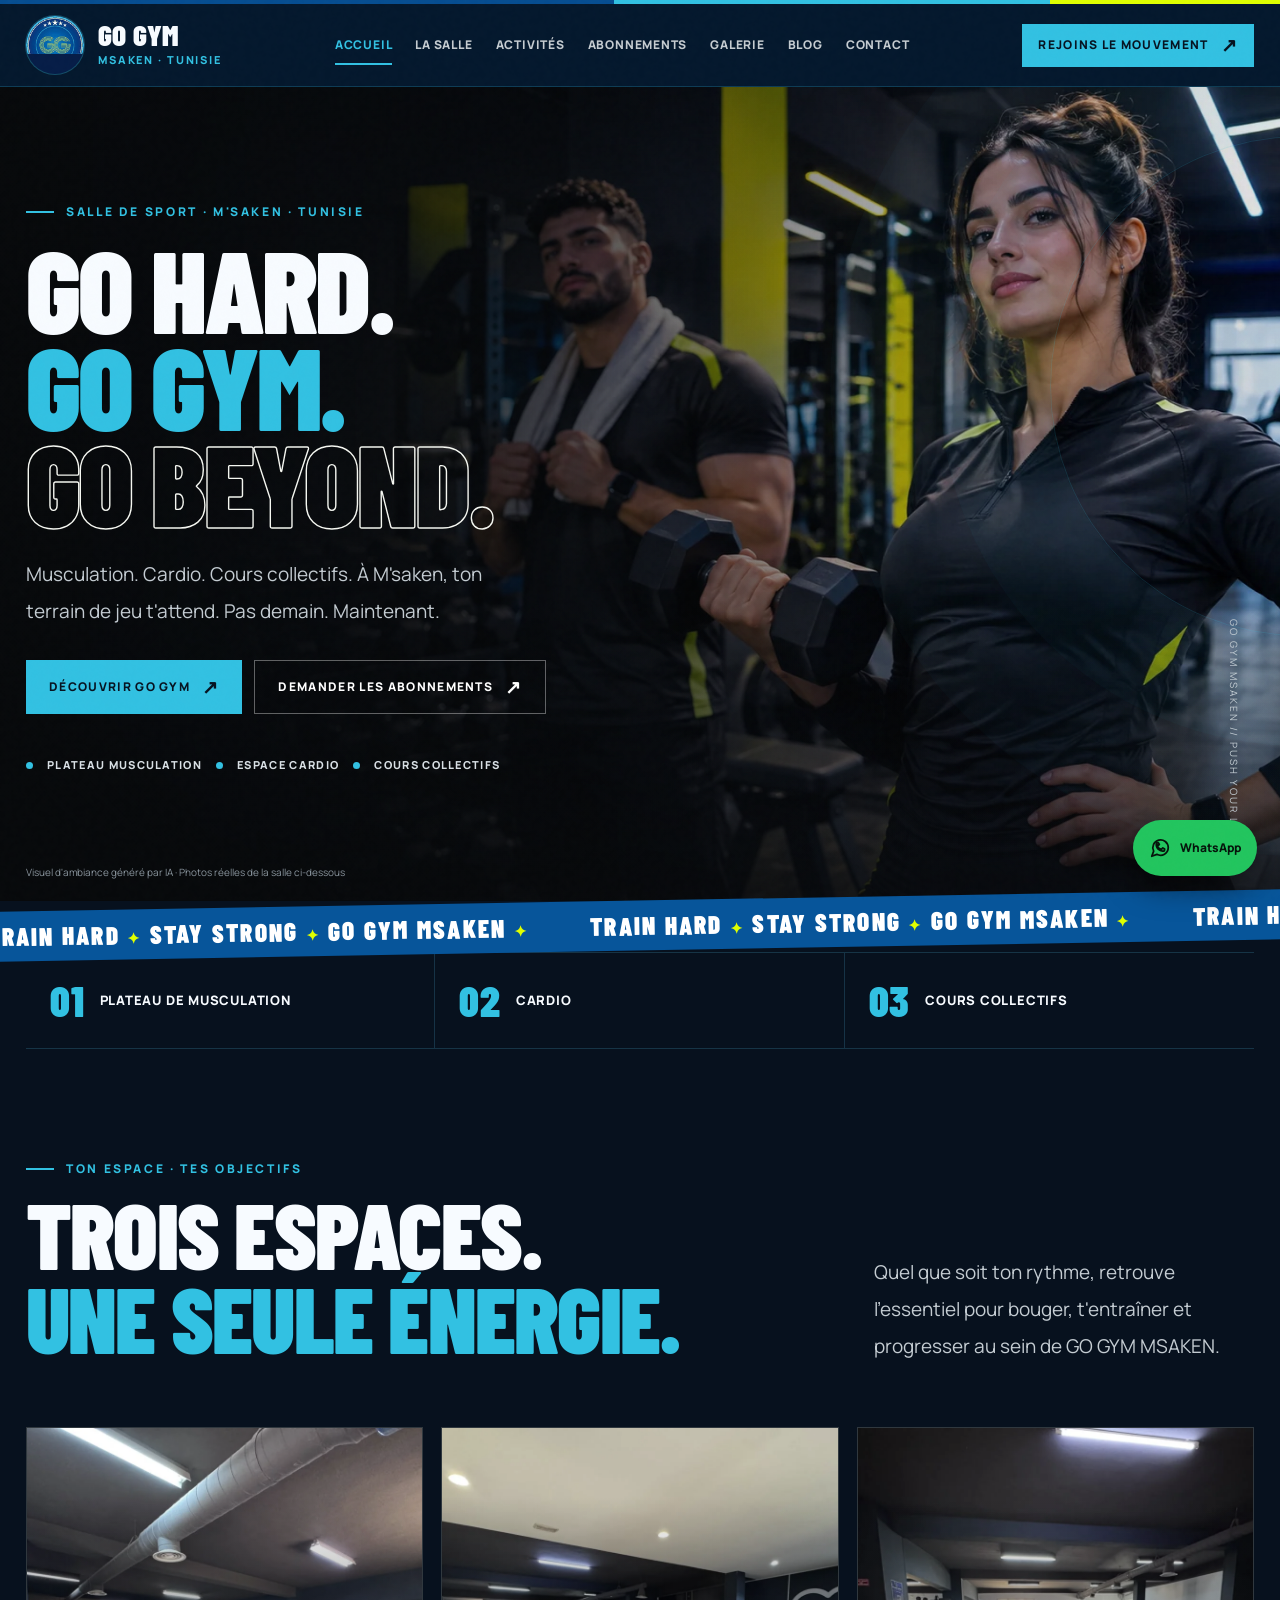
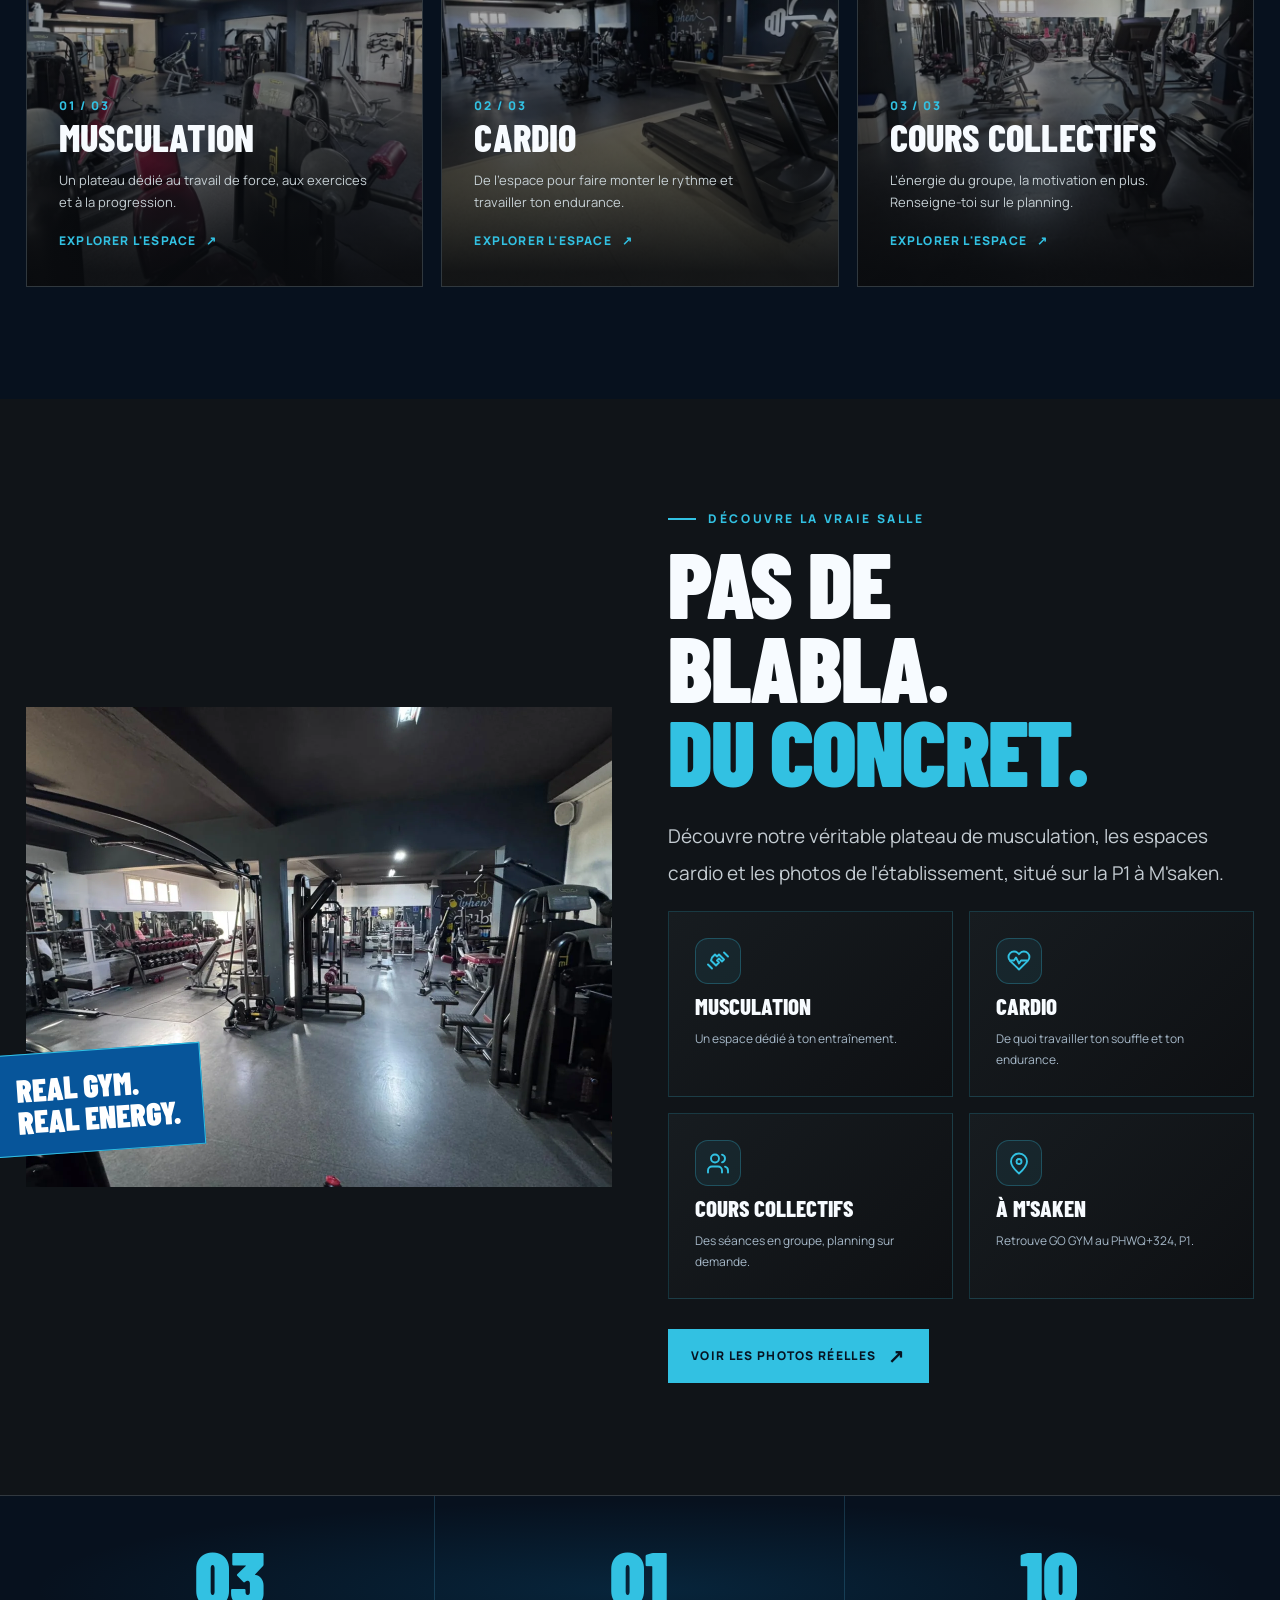
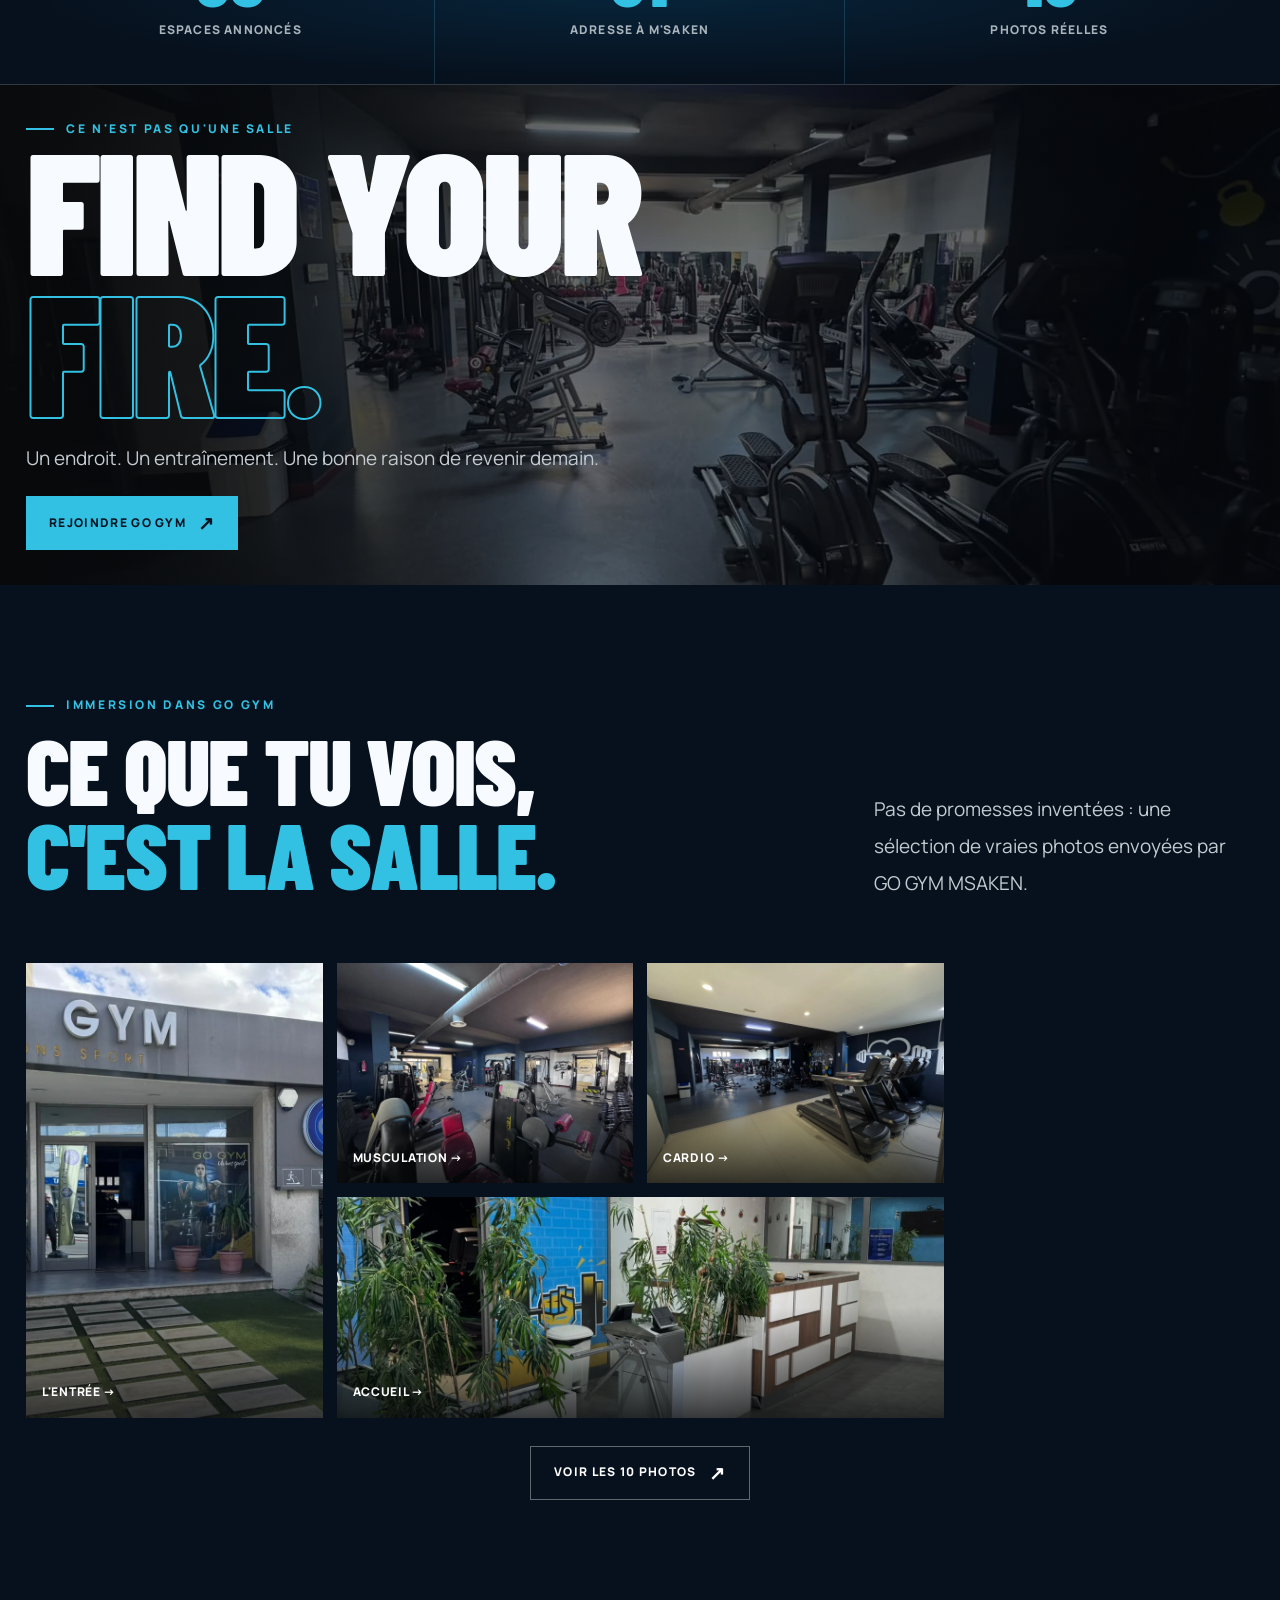
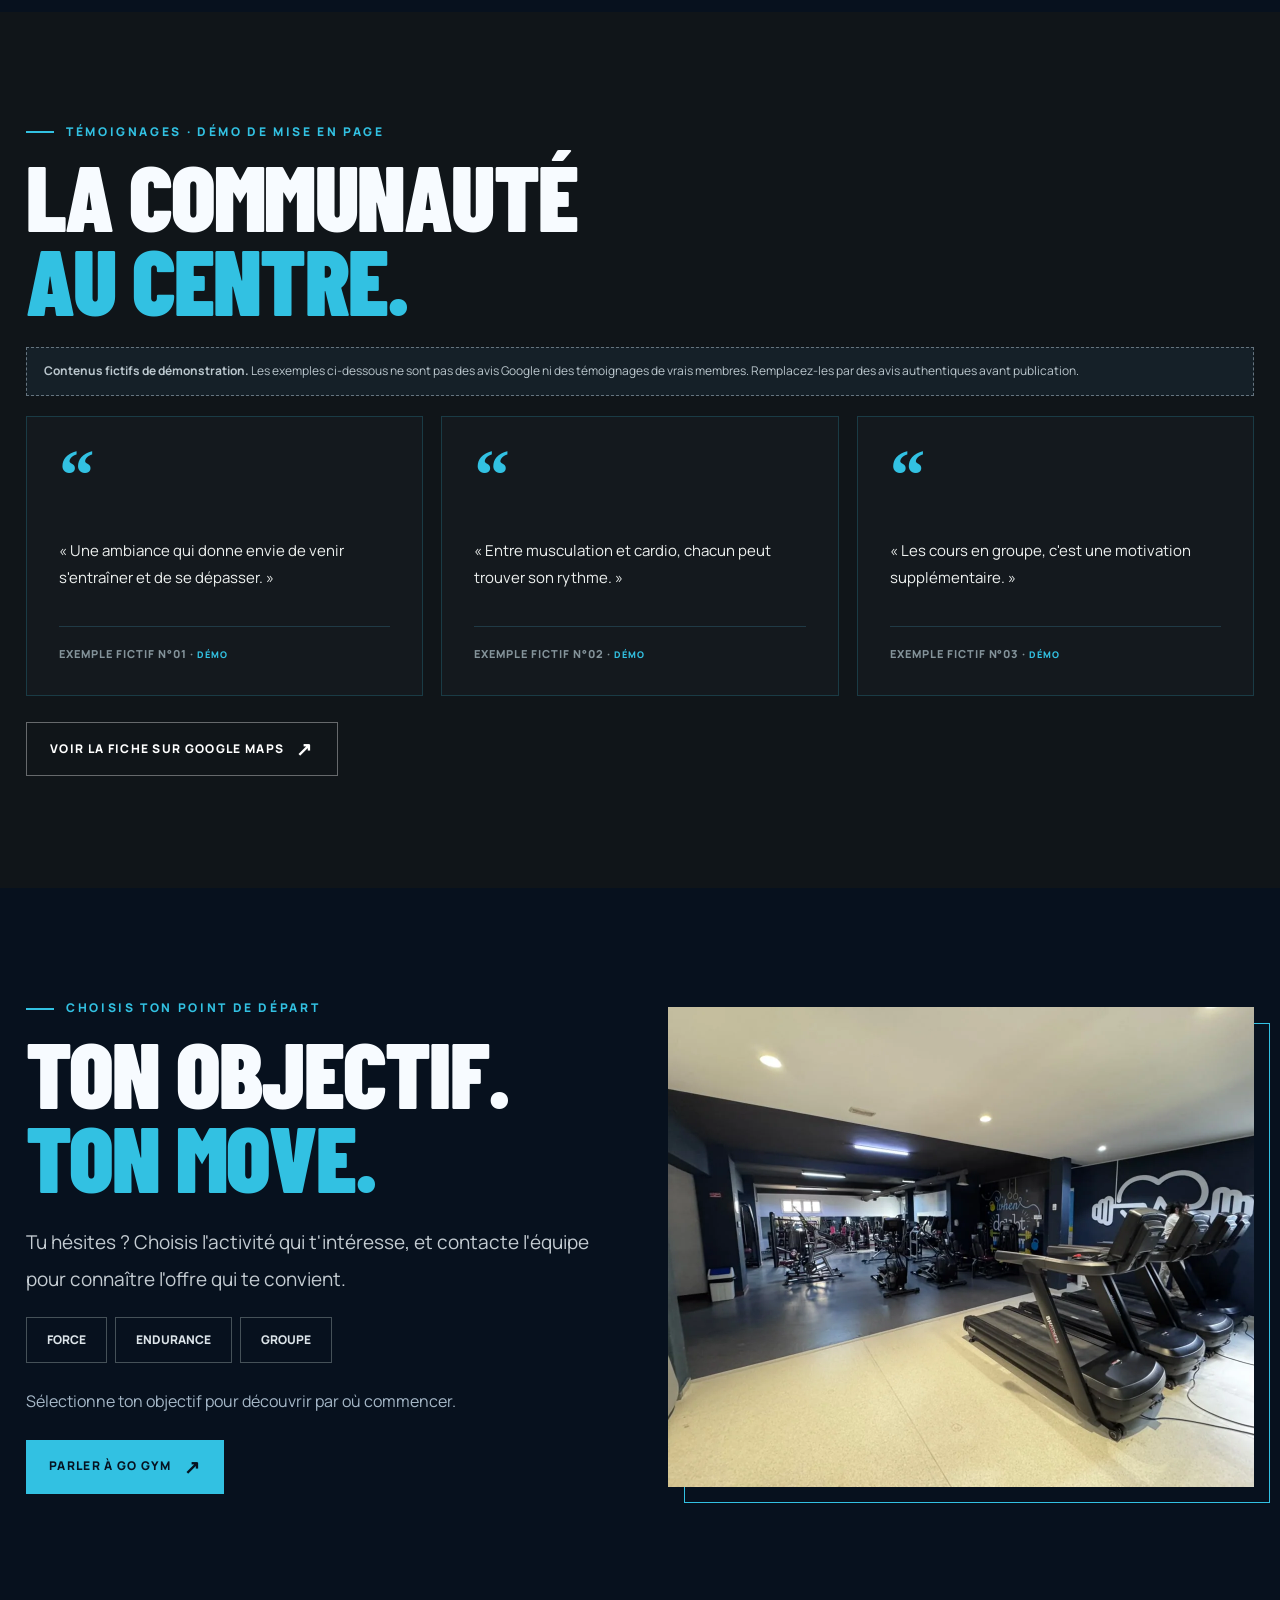
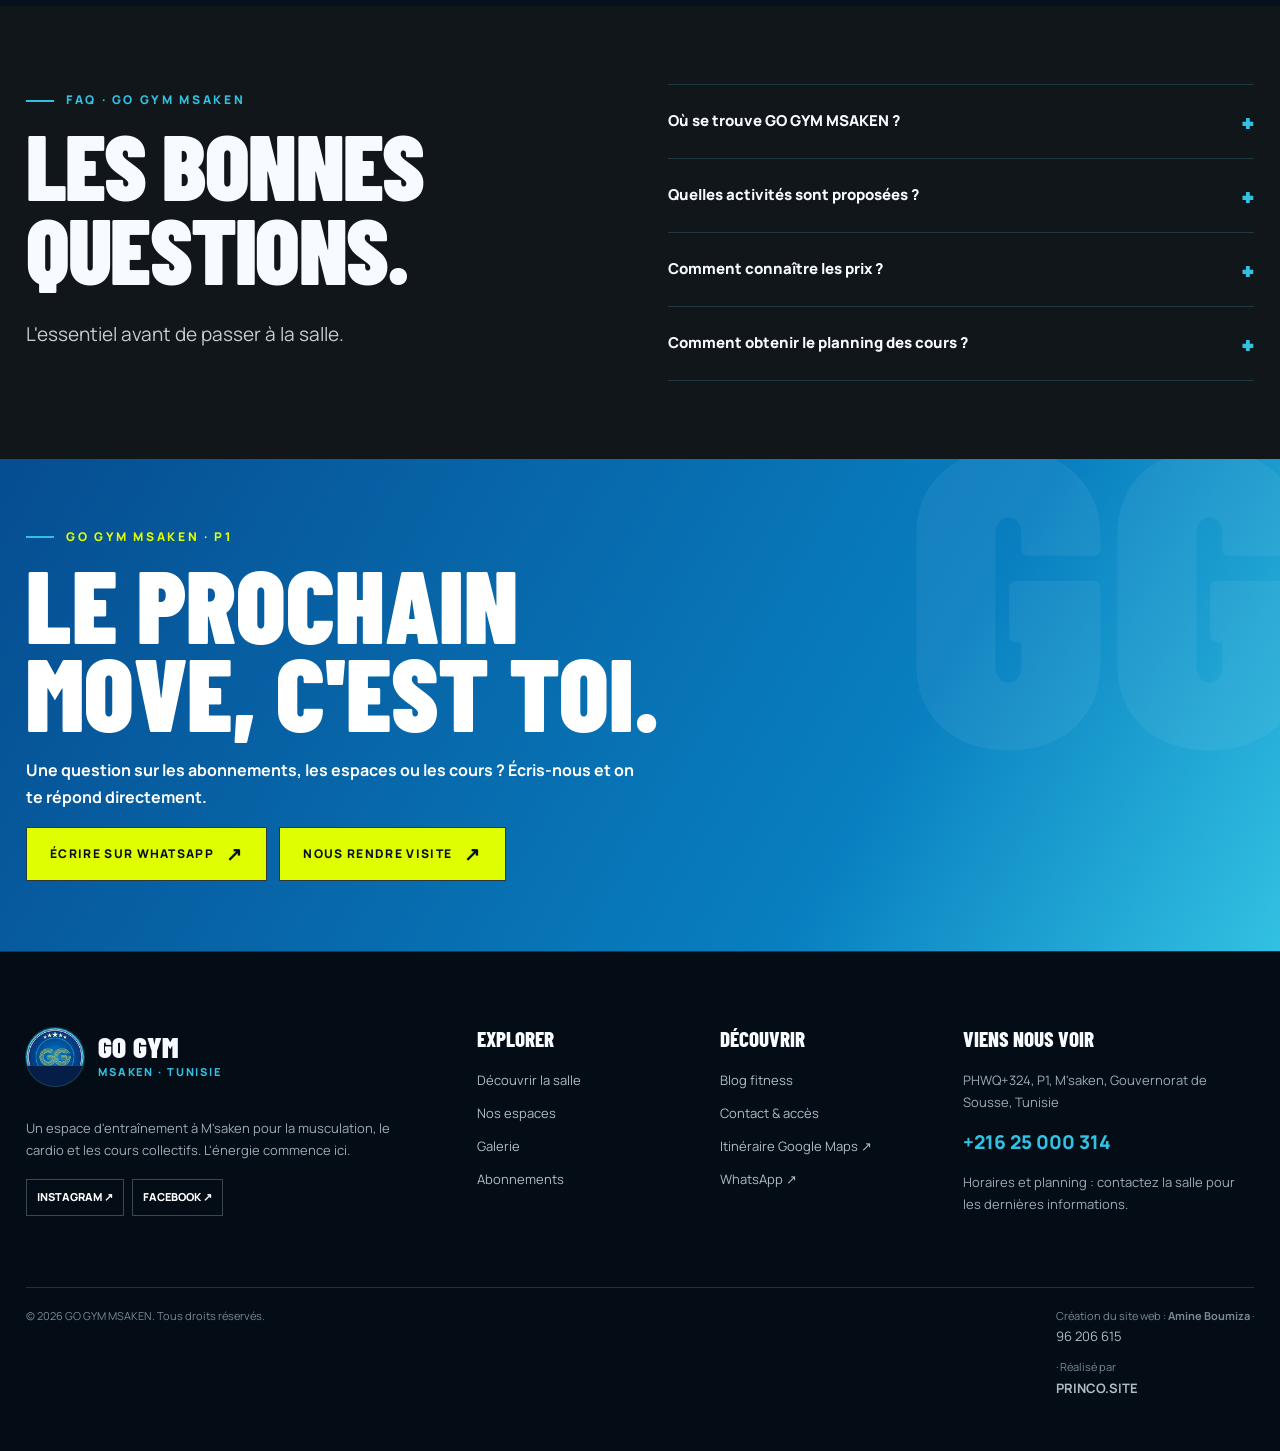
==== commit d8d450d1: "Use accessible SVG navigation icon instead of font glyph" ====
--- a/index.html
+++ b/index.html
@@ -25,7 +25,7 @@
   "logo": "https://gogymmsaken.com/assets/icons/go-gym-original.png",
   "image": "https://gogymmsaken.com/assets/images/facade-go-gym.webp"
 }</script><link rel="canonical" href="https://gogymmsaken.com/"><meta property="og:url" content="https://gogymmsaken.com/"><meta property="og:image" content="https://gogymmsaken.com/assets/icons/go-gym-original.png"><meta property="og:image:alt" content="Logo officiel GO GYM MSAKEN"><meta name="twitter:image" content="https://gogymmsaken.com/assets/icons/go-gym-original.png"></head><body>
-<a href="#contenu" class="skip">Aller au contenu</a><div class="topline"></div><header class="header"><nav class="nav container" aria-label="Navigation principale"><a class="brand" href="index.html" aria-label="GO GYM MSAKEN accueil"><span class="brand-mark" aria-hidden="true"><img src="assets/icons/go-gym-original.png" width="56" height="56" alt="" decoding="async"></span><span class="brand-type">GO GYM<span>MSAKEN · TUNISIE</span></span></a><div class="nav-links" id="main-nav"><a href="index.html" class="active" aria-current=page>Accueil</a><a href="la-salle.html" class="" >La salle</a><a href="activites.html" class="" >Activités</a><a href="abonnements.html" class="" >Abonnements</a><a href="galerie.html" class="" >Galerie</a><a href="blog/index.html" class="" >Blog</a><a href="contact.html" class="" >Contact</a></div><div class="nav-actions"><a class="btn btn-primary" href="https://wa.me/21625000314?text=Bonjour%20GO%20GYM%20MSAKEN%2C%20je%20souhaite%20des%20informations%20sur%20la%20salle." target="_blank" rel="noopener noreferrer">Rejoins le mouvement <span class="arrow" aria-hidden="true">↗</span></a><button class="menu-toggle" aria-controls="main-nav" aria-expanded="false" aria-label="Ouvrir le menu">☰</button></div></nav></header><main id="contenu"><section class="hero" aria-label="GO GYM MSAKEN"><div class="hero-image" style="background-image:url('assets/images/hero-ai.webp')"></div><div class="container hero-inner"><div class="eyebrow">SALLE DE SPORT · M'SAKEN · TUNISIE</div><h1 class="heading">GO HARD.<br><span class="accent">GO GYM.</span><br><span class="outline-word">GO BEYOND.</span></h1><p class="lede">Musculation. Cardio. Cours collectifs. À M'saken, ton terrain de jeu t'attend. Pas demain. Maintenant.</p><div class="button-pair"><a class="btn btn-primary" href="la-salle.html" >Découvrir GO GYM <span class="arrow" aria-hidden="true">↗</span></a><a class="btn btn-outline" href="https://wa.me/21625000314?text=Bonjour%20GO%20GYM%20MSAKEN%2C%20je%20souhaite%20des%20informations%20sur%20la%20salle." target="_blank" rel="noopener noreferrer">Demander les abonnements <span class="arrow" aria-hidden="true">↗</span></a></div><div class="hero-badges"><span class="dot"></span> Plateau musculation <span class="dot"></span> Espace cardio <span class="dot"></span> Cours collectifs</div></div><div class="hero-rail">GO GYM MSAKEN // PUSH YOUR LIMITS</div><span class="hero-disclaimer">Visuel d'ambiance généré par IA · Photos réelles de la salle ci-dessous</span></section>
+<a href="#contenu" class="skip">Aller au contenu</a><div class="topline"></div><header class="header"><nav class="nav container" aria-label="Navigation principale"><a class="brand" href="index.html" aria-label="GO GYM MSAKEN accueil"><span class="brand-mark" aria-hidden="true"><img src="assets/icons/go-gym-original.png" width="56" height="56" alt="" decoding="async"></span><span class="brand-type">GO GYM<span>MSAKEN · TUNISIE</span></span></a><div class="nav-links" id="main-nav"><a href="index.html" class="active" aria-current=page>Accueil</a><a href="la-salle.html" class="" >La salle</a><a href="activites.html" class="" >Activités</a><a href="abonnements.html" class="" >Abonnements</a><a href="galerie.html" class="" >Galerie</a><a href="blog/index.html" class="" >Blog</a><a href="contact.html" class="" >Contact</a></div><div class="nav-actions"><a class="btn btn-primary" href="https://wa.me/21625000314?text=Bonjour%20GO%20GYM%20MSAKEN%2C%20je%20souhaite%20des%20informations%20sur%20la%20salle." target="_blank" rel="noopener noreferrer">Rejoins le mouvement <span class="arrow" aria-hidden="true">↗</span></a><button class="menu-toggle" aria-controls="main-nav" aria-expanded="false" aria-label="Ouvrir le menu"><svg width="23" height="23" viewBox="0 0 24 24" fill="none" stroke="currentColor" stroke-width="1.9" stroke-linecap="round" aria-hidden="true"><path d="M4 6h16M4 12h16M4 18h16"/></svg></button></div></nav></header><main id="contenu"><section class="hero" aria-label="GO GYM MSAKEN"><div class="hero-image" style="background-image:url('assets/images/hero-ai.webp')"></div><div class="container hero-inner"><div class="eyebrow">SALLE DE SPORT · M'SAKEN · TUNISIE</div><h1 class="heading">GO HARD.<br><span class="accent">GO GYM.</span><br><span class="outline-word">GO BEYOND.</span></h1><p class="lede">Musculation. Cardio. Cours collectifs. À M'saken, ton terrain de jeu t'attend. Pas demain. Maintenant.</p><div class="button-pair"><a class="btn btn-primary" href="la-salle.html" >Découvrir GO GYM <span class="arrow" aria-hidden="true">↗</span></a><a class="btn btn-outline" href="https://wa.me/21625000314?text=Bonjour%20GO%20GYM%20MSAKEN%2C%20je%20souhaite%20des%20informations%20sur%20la%20salle." target="_blank" rel="noopener noreferrer">Demander les abonnements <span class="arrow" aria-hidden="true">↗</span></a></div><div class="hero-badges"><span class="dot"></span> Plateau musculation <span class="dot"></span> Espace cardio <span class="dot"></span> Cours collectifs</div></div><div class="hero-rail">GO GYM MSAKEN // PUSH YOUR LIMITS</div><span class="hero-disclaimer">Visuel d'ambiance généré par IA · Photos réelles de la salle ci-dessous</span></section>
 <div class="ticker" aria-hidden="true"><div class="ticker-track"><span>TRAIN HARD <b>✦</b> STAY STRONG <b>✦</b> GO GYM MSAKEN <b>✦</b></span> <span>TRAIN HARD <b>✦</b> STAY STRONG <b>✦</b> GO GYM MSAKEN <b>✦</b></span> <span>TRAIN HARD <b>✦</b> STAY STRONG <b>✦</b> GO GYM MSAKEN <b>✦</b></span> <span>TRAIN HARD <b>✦</b> STAY STRONG <b>✦</b> GO GYM MSAKEN <b>✦</b></span></div></div>
 <section class="container trust-strip" aria-label="Nos trois espaces"><div class="trust-item"><span class="trust-icon">01</span> Plateau de musculation</div><div class="trust-item"><span class="trust-icon">02</span> Cardio</div><div class="trust-item"><span class="trust-icon">03</span> Cours collectifs</div></section>
 <section class="section container" id="espaces"><div class="section-head reveal"><div><div class="eyebrow">Ton espace · Tes objectifs</div><h2 class="h2">TROIS ESPACES.<br><span class="accent">UNE SEULE ÉNERGIE.</span></h2></div><p class="lede">Quel que soit ton rythme, retrouve l'essentiel pour bouger, t'entraîner et progresser au sein de GO GYM MSAKEN.</p></div><div class="three-cols"><a href="activites.html#musculation" class="service-card reveal"><img src="assets/images/musculation-machines.webp" loading="lazy" decoding="async" alt="Musculation à GO GYM MSAKEN" ><div class="service-content"><span class="service-number">01 / 03</span><h3 class="h3">Musculation</h3><p>Un plateau dédié au travail de force, aux exercices et à la progression.</p><span class="card-link">Explorer l'espace <span aria-hidden="true">↗</span></span></div></a><a href="activites.html#cardio" class="service-card reveal"><img src="assets/images/cardio-tapis.webp" loading="lazy" decoding="async" alt="Cardio à GO GYM MSAKEN" ><div class="service-content"><span class="service-number">02 / 03</span><h3 class="h3">Cardio</h3><p>De l’espace pour faire monter le rythme et travailler ton endurance.</p><span class="card-link">Explorer l'espace <span aria-hidden="true">↗</span></span></div></a><a href="activites.html#cours" class="service-card reveal"><img src="assets/images/cardio-espace.webp" loading="lazy" decoding="async" alt="Cours collectifs à GO GYM MSAKEN" ><div class="service-content"><span class="service-number">03 / 03</span><h3 class="h3">Cours collectifs</h3><p>L’énergie du groupe, la motivation en plus. Renseigne-toi sur le planning.</p><span class="card-link">Explorer l'espace <span aria-hidden="true">↗</span></span></div></a></div></section>
--- a/css/style.css
+++ b/css/style.css
@@ -72,3 +72,20 @@
   .brand-mark{transition:transform .25s,box-shadow .25s}
   .brand:hover .brand-mark{transform:skew(-8deg) scale(1.06);box-shadow:0 0 28px rgba(50,193,226,.4)}
 }
+
+/* 2026: original circular GO GYM identity */
+.brand{gap:14px}
+.brand-mark{width:58px;height:58px;flex:0 0 58px;display:block;overflow:hidden;border-radius:50%;background:#061d47;transform:none;padding:0;box-shadow:0 0 0 1px rgba(55,199,234,.3);position:relative}
+.brand-mark img{display:block;width:100%;height:100%;object-fit:contain;border-radius:50%}
+.brand:hover .brand-mark{box-shadow:0 0 0 2px rgba(43,201,245,.65),0 0 22px rgba(43,201,245,.25);transform:none}
+.brand .brand-type{font-size:clamp(22px,2.3vw,29px)}
+.brand .brand-type span:last-child{letter-spacing:.17em}
+.feature .glyph{display:inline-flex;align-items:center;justify-content:center;width:46px;height:46px;padding:10px;border:1px solid rgba(50,193,226,.28);border-radius:13px;background:rgba(50,193,226,.08);color:var(--accent)}
+.feature .glyph svg{width:25px;height:25px;stroke:currentColor}
+.feature{transition:border-color .2s ease,transform .2s ease}
+.feature:hover{border-color:rgba(50,193,226,.6);transform:translateY(-2px)}
+.whatsapp-icon{display:inline-flex;align-items:center;justify-content:center}
+.whatsapp-icon svg{width:22px;height:22px;stroke:currentColor}
+.nav-links a:focus-visible,.brand:focus-visible,.btn:focus-visible,.whatsapp-float:focus-visible,.menu-toggle:focus-visible{outline:2px solid var(--accent);outline-offset:4px}
+@media(max-width:790px){.brand-mark{width:46px;height:46px;flex-basis:46px}.brand{gap:9px}.brand .brand-type{font-size:23px}}
+@media(max-width:490px){.brand-mark{width:42px;height:42px;flex-basis:42px}.brand .brand-type{font-size:20px;letter-spacing:0}.brand .brand-type span:last-child{font-size:9px;letter-spacing:.1em}}
